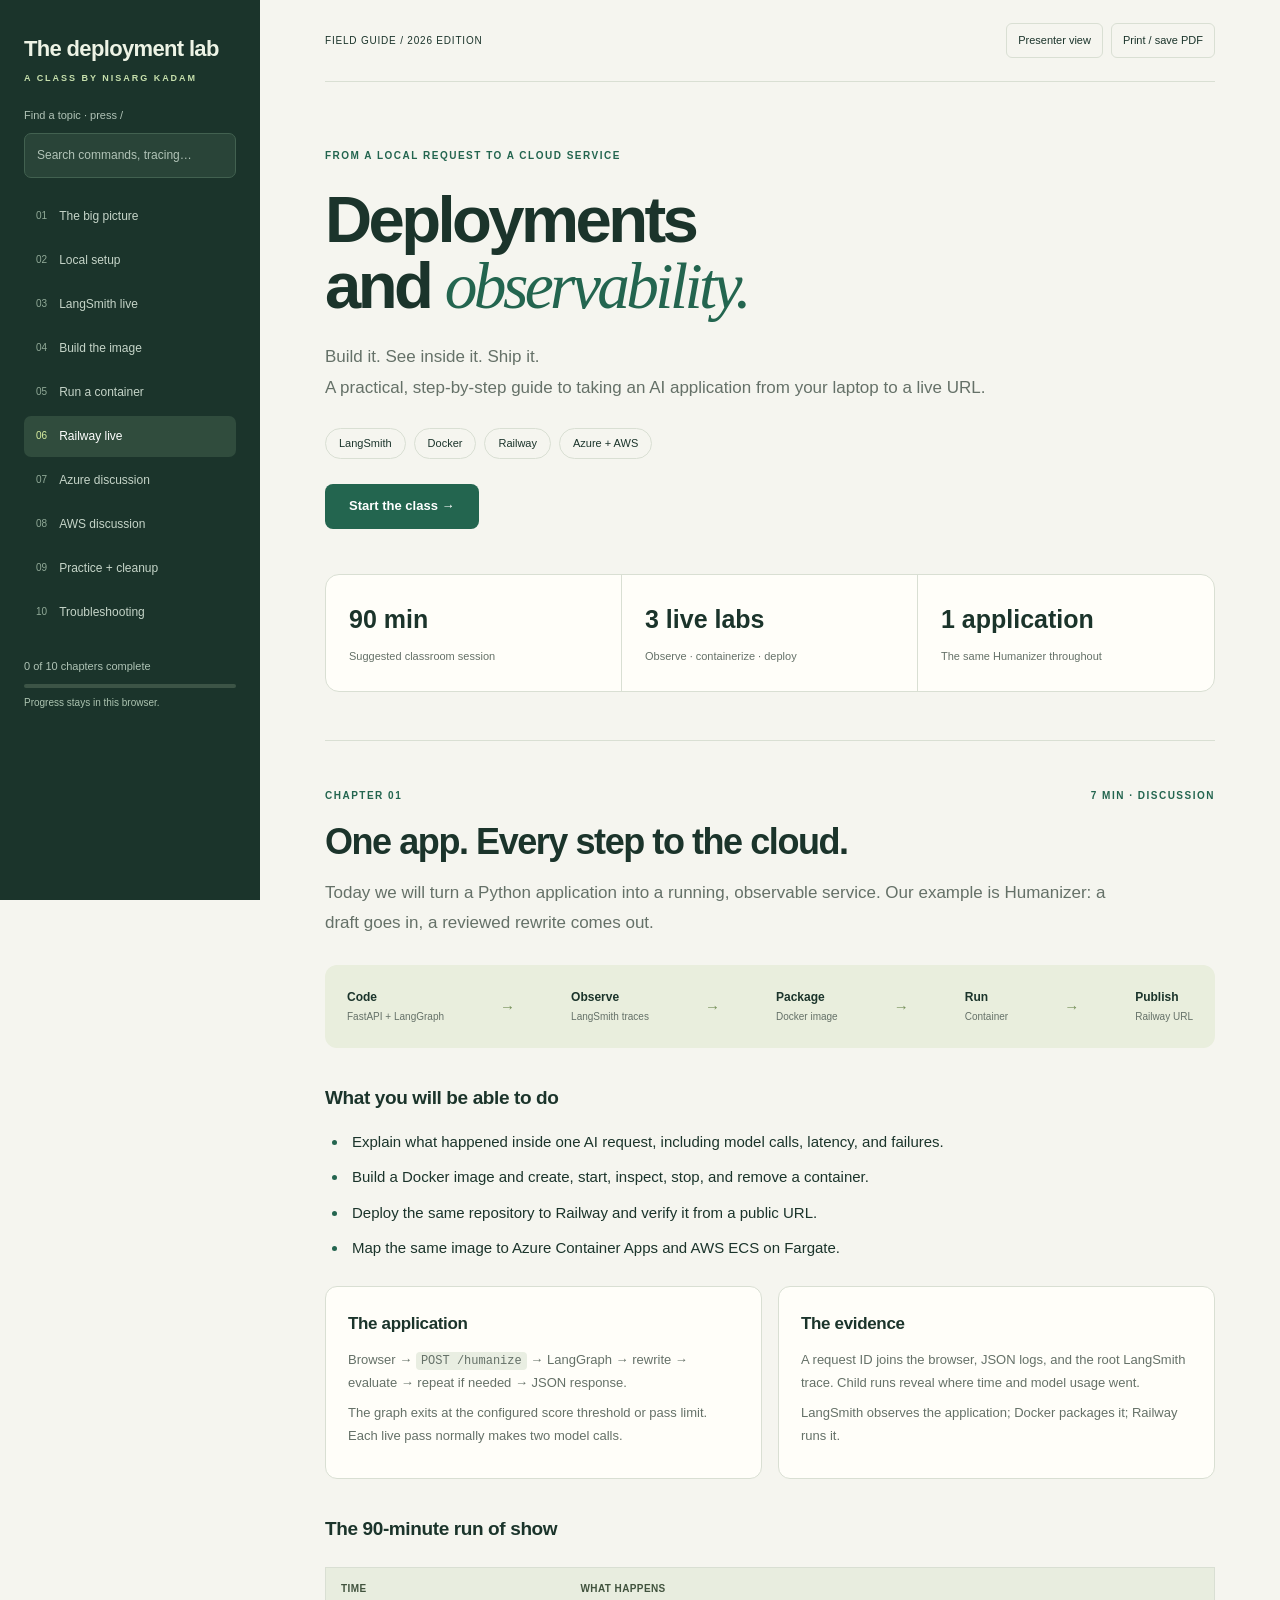
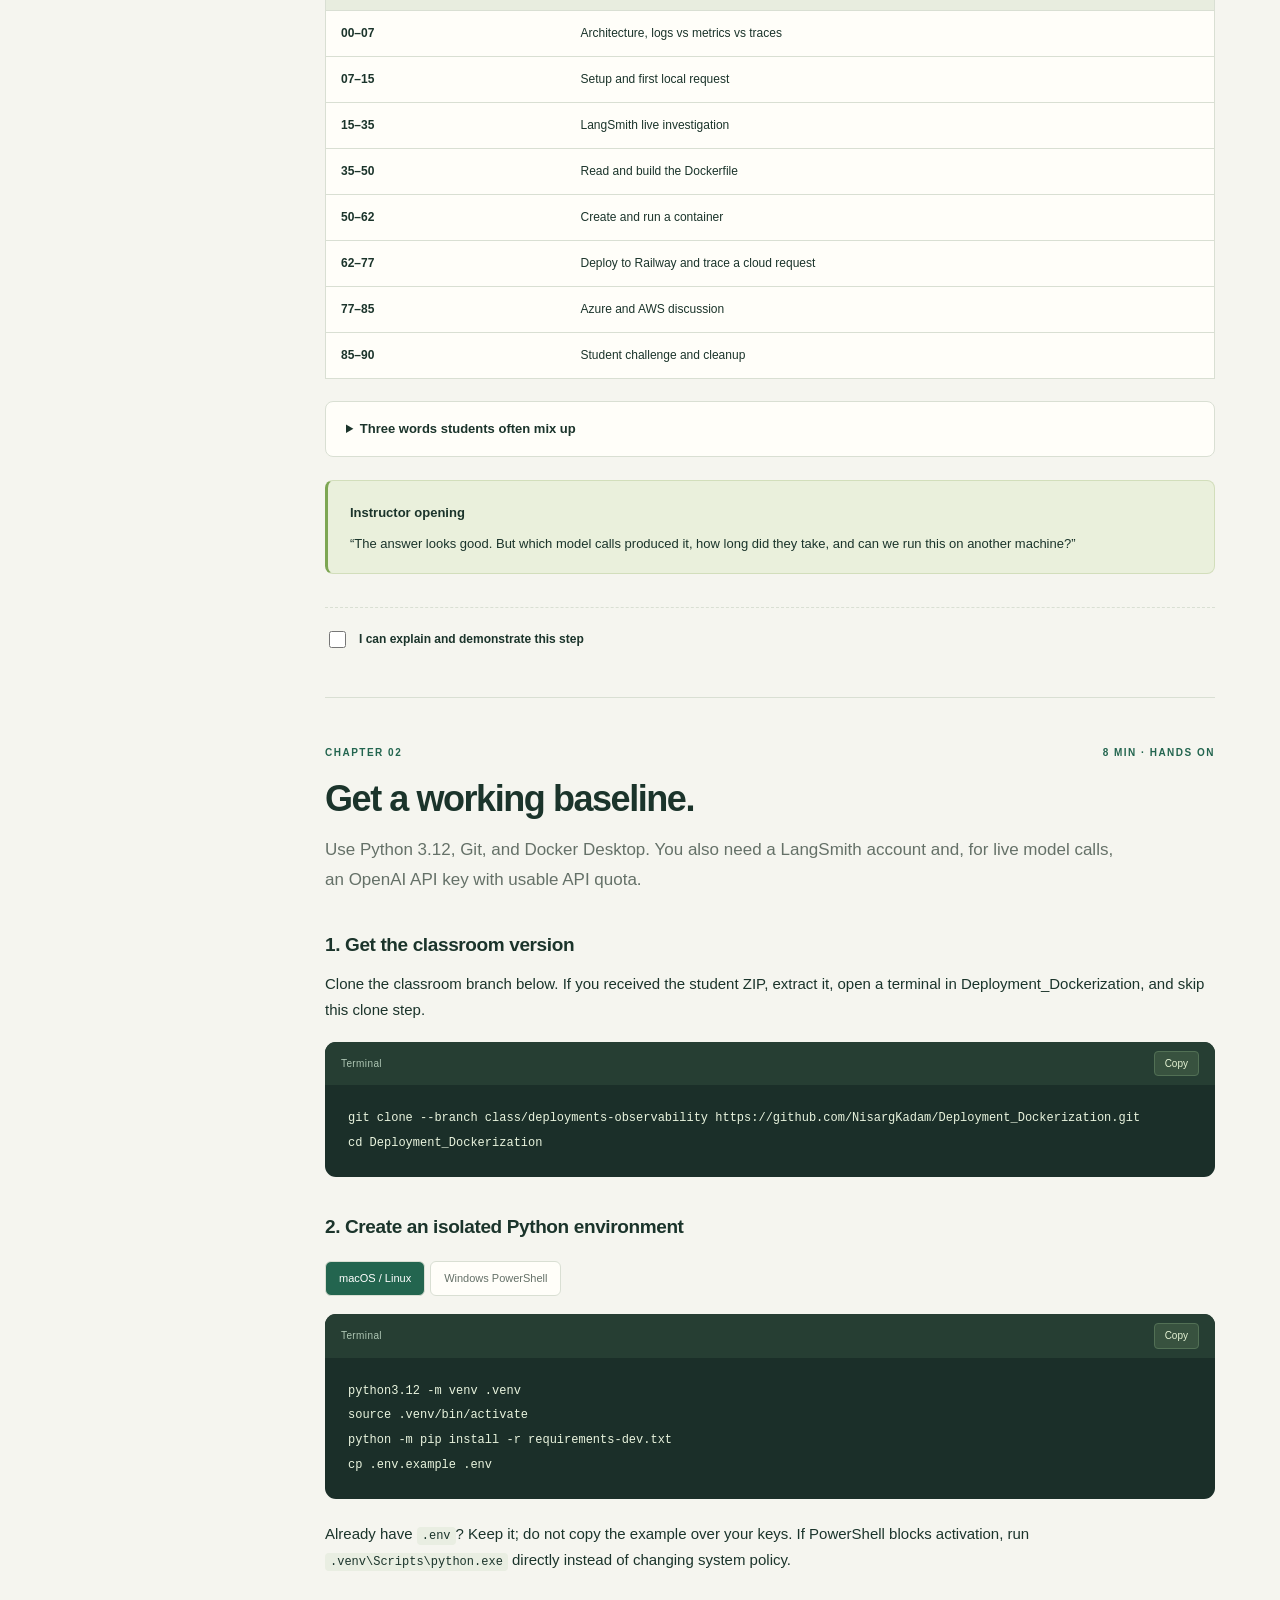
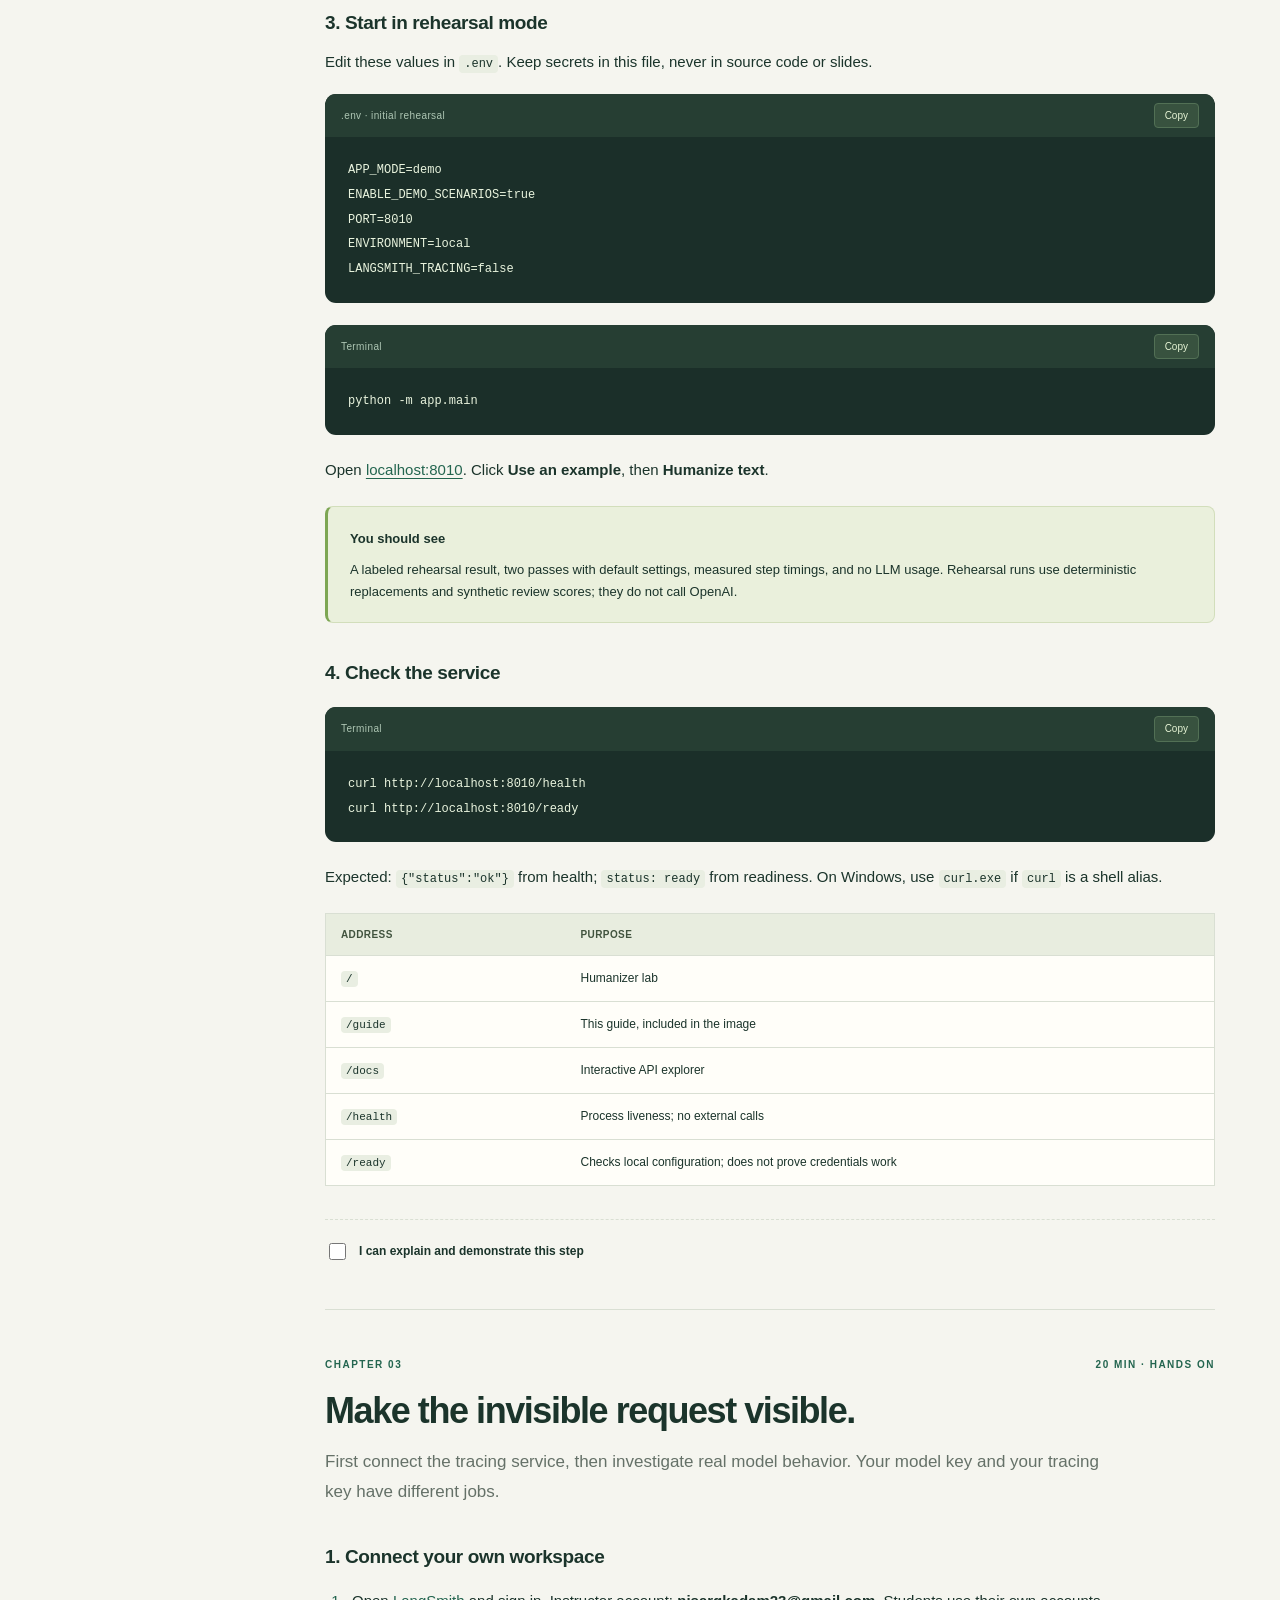
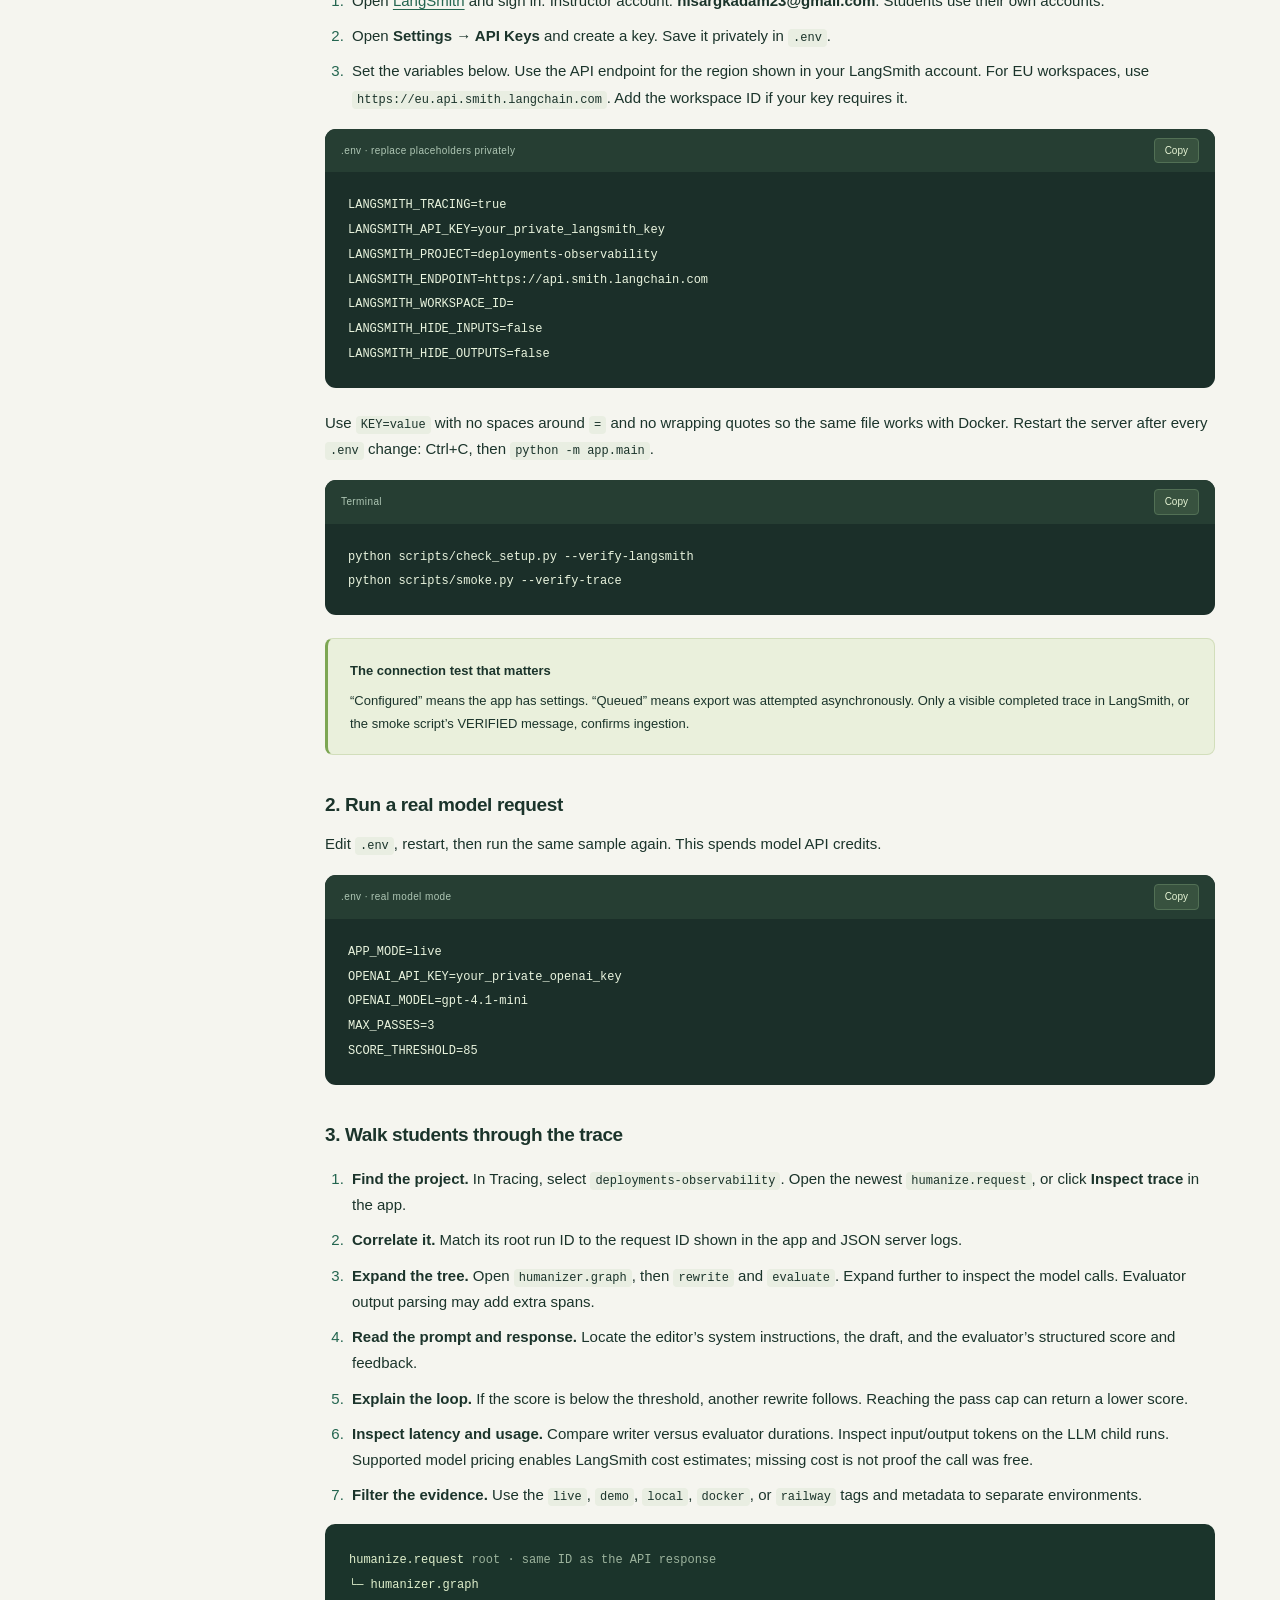
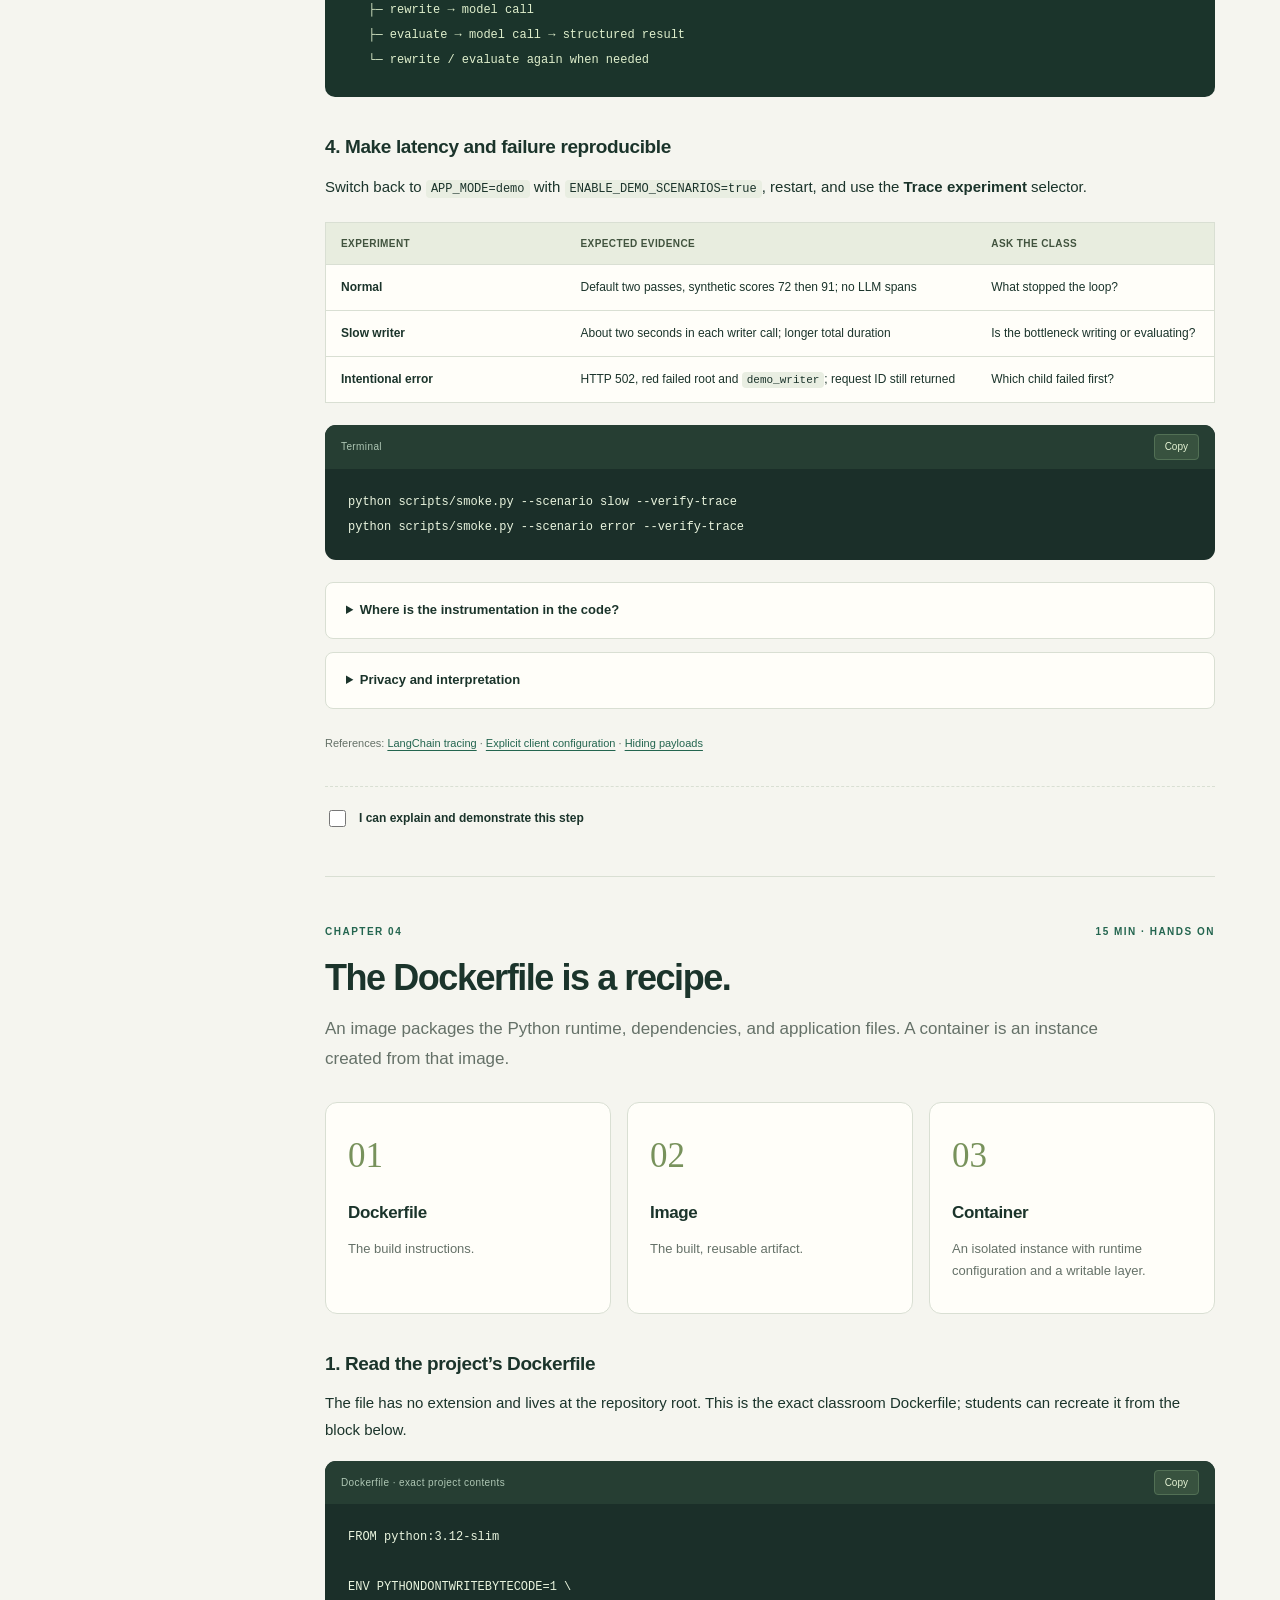
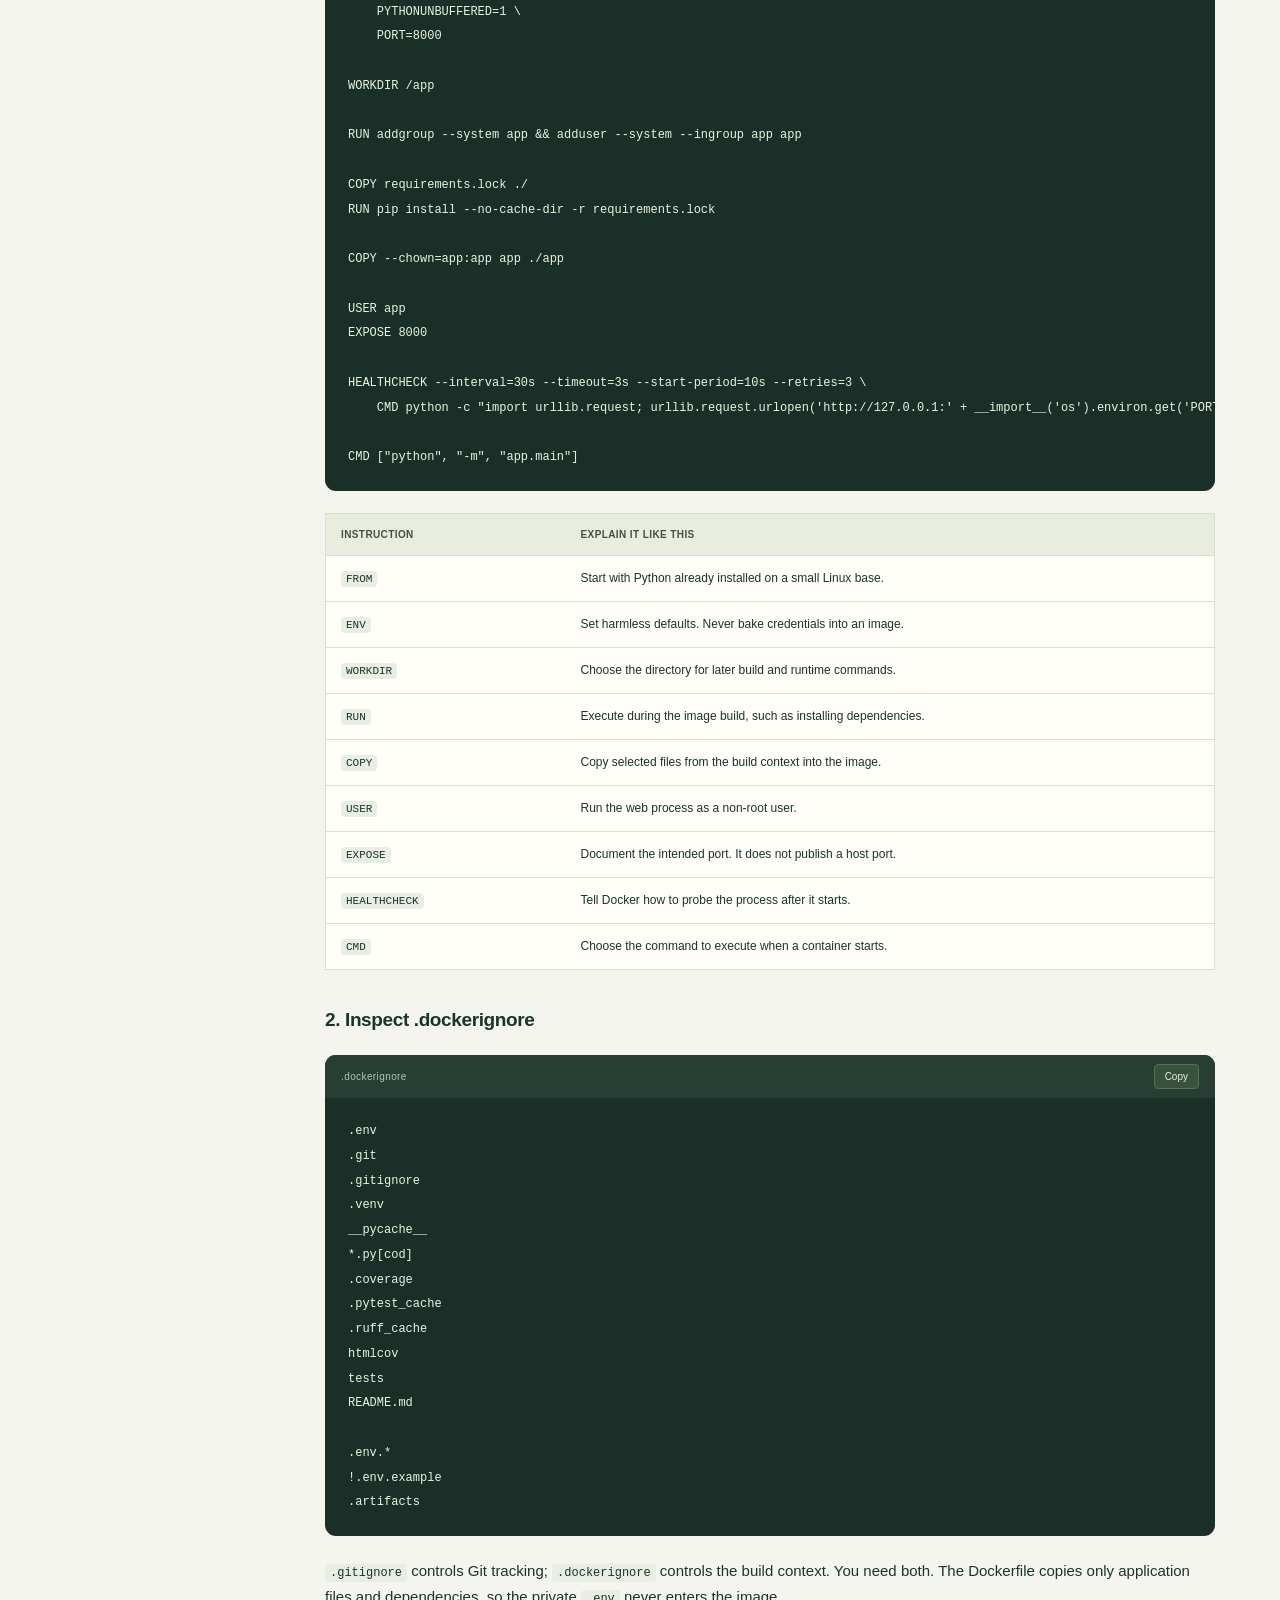
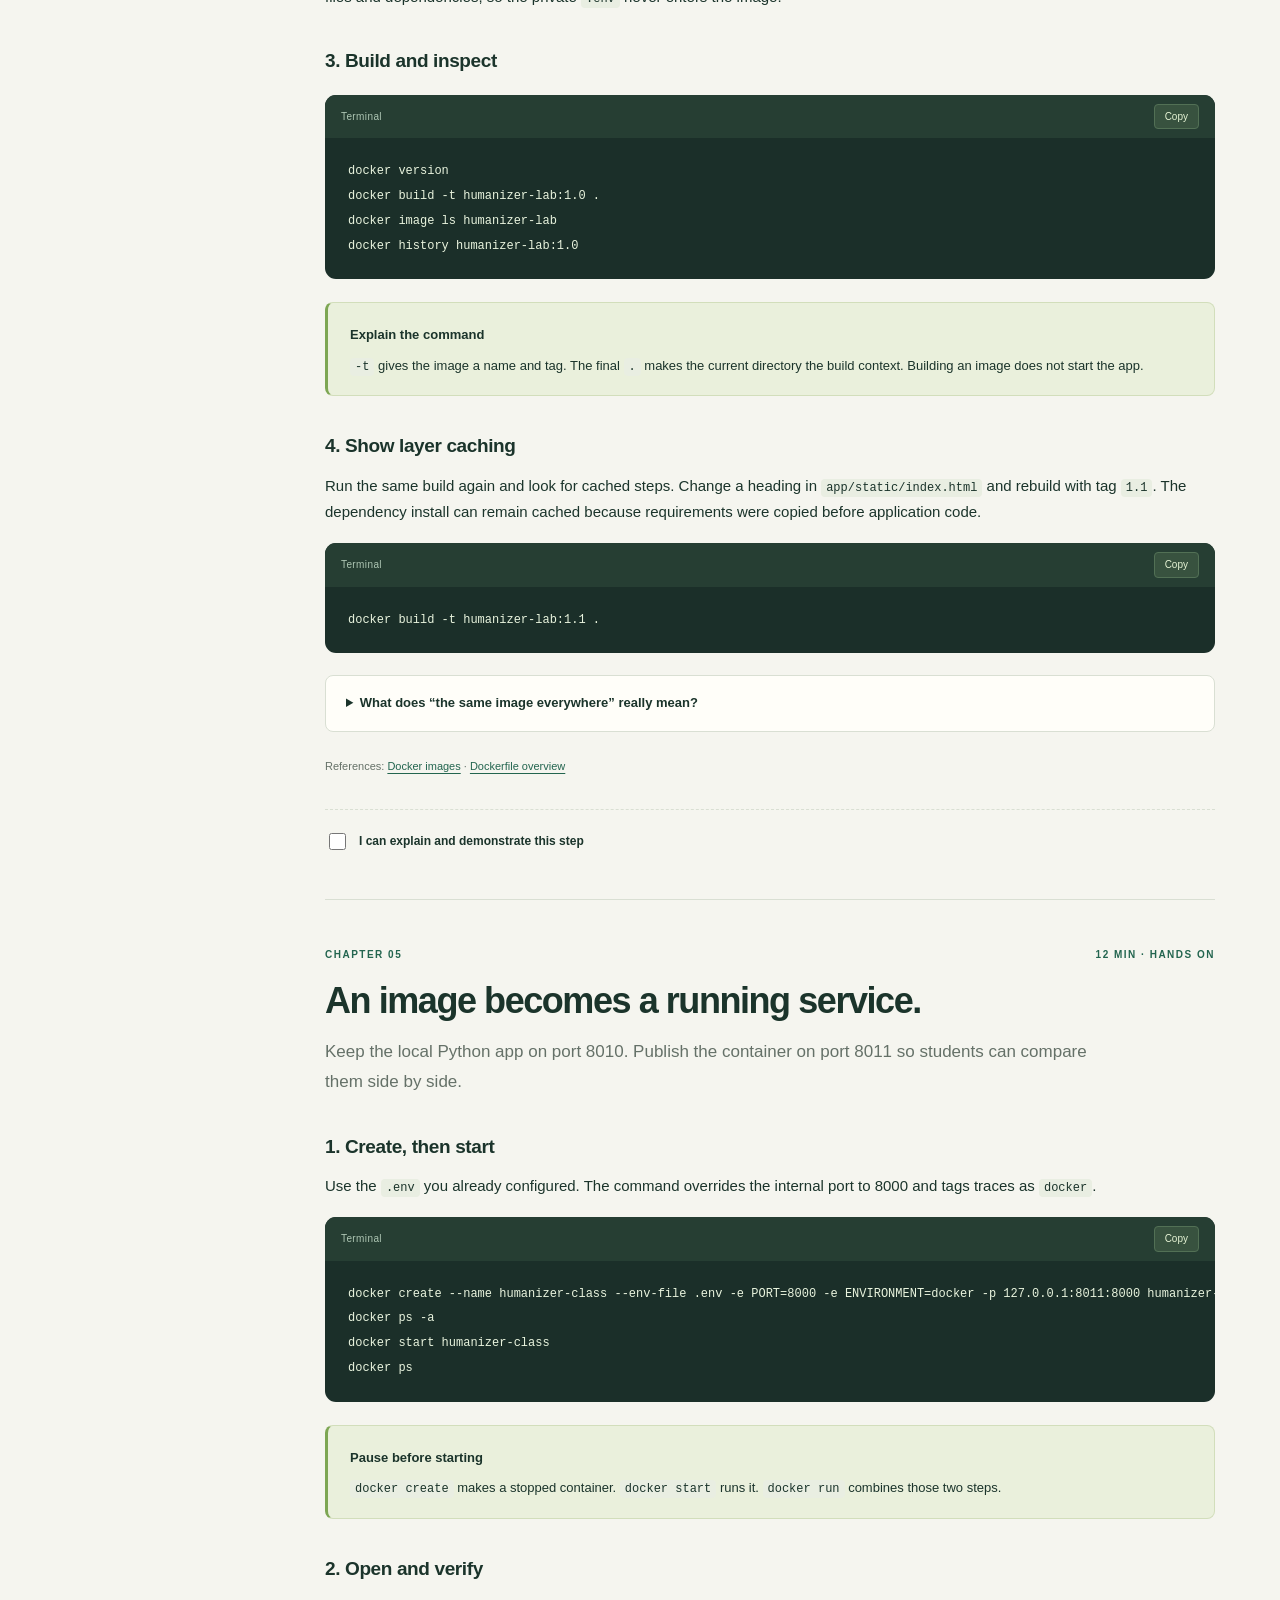
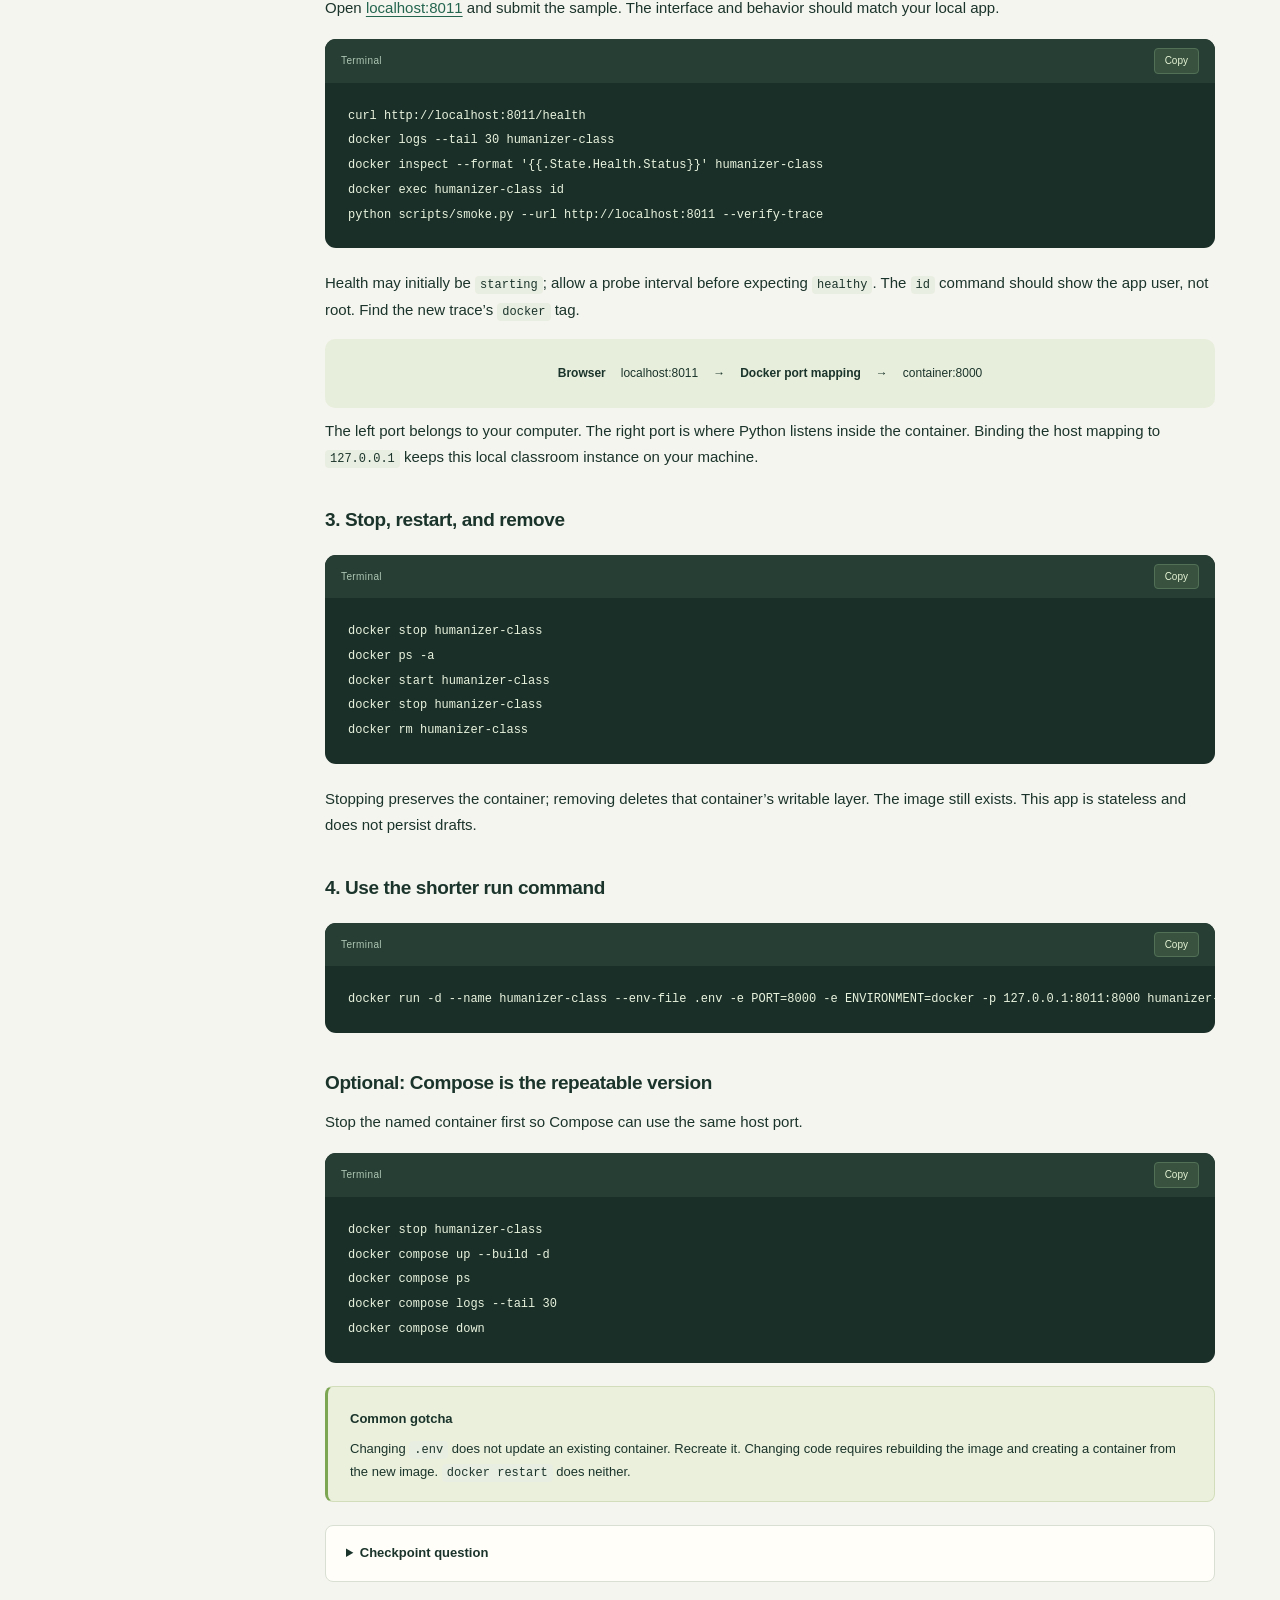
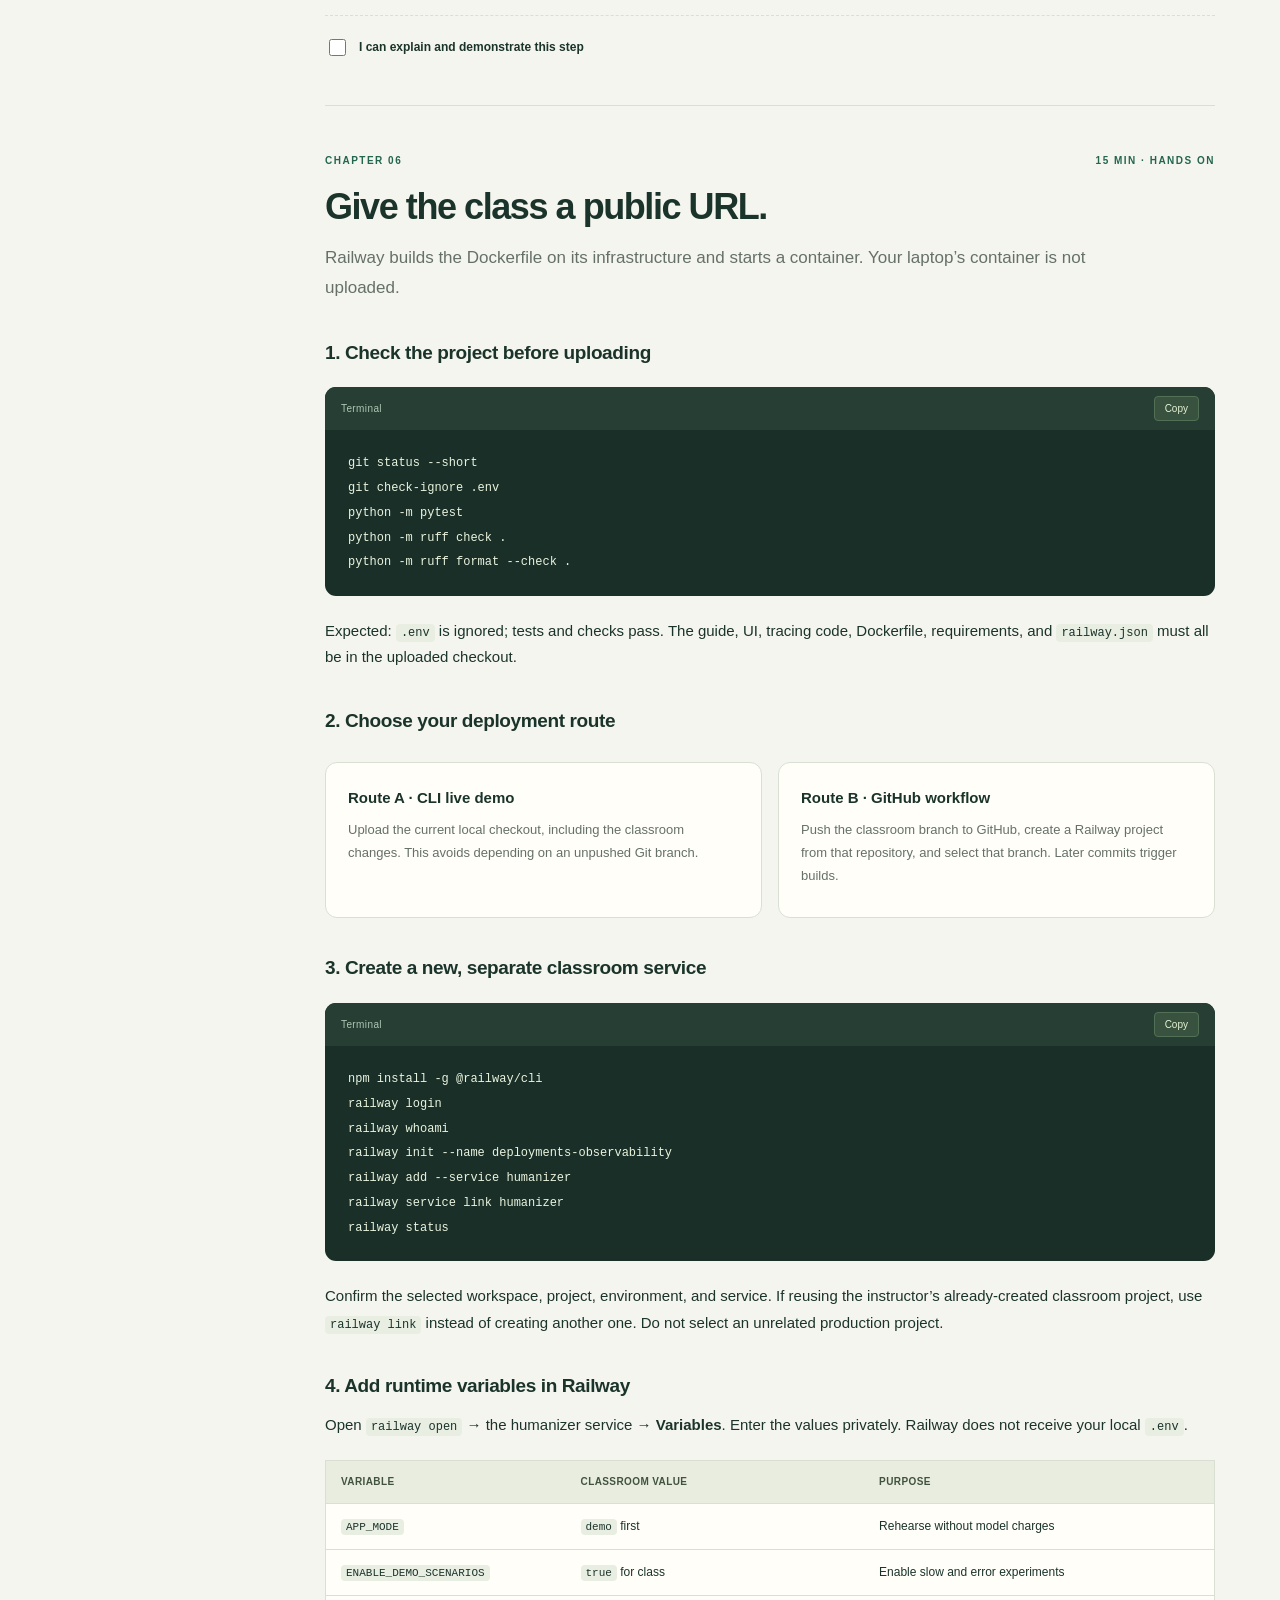
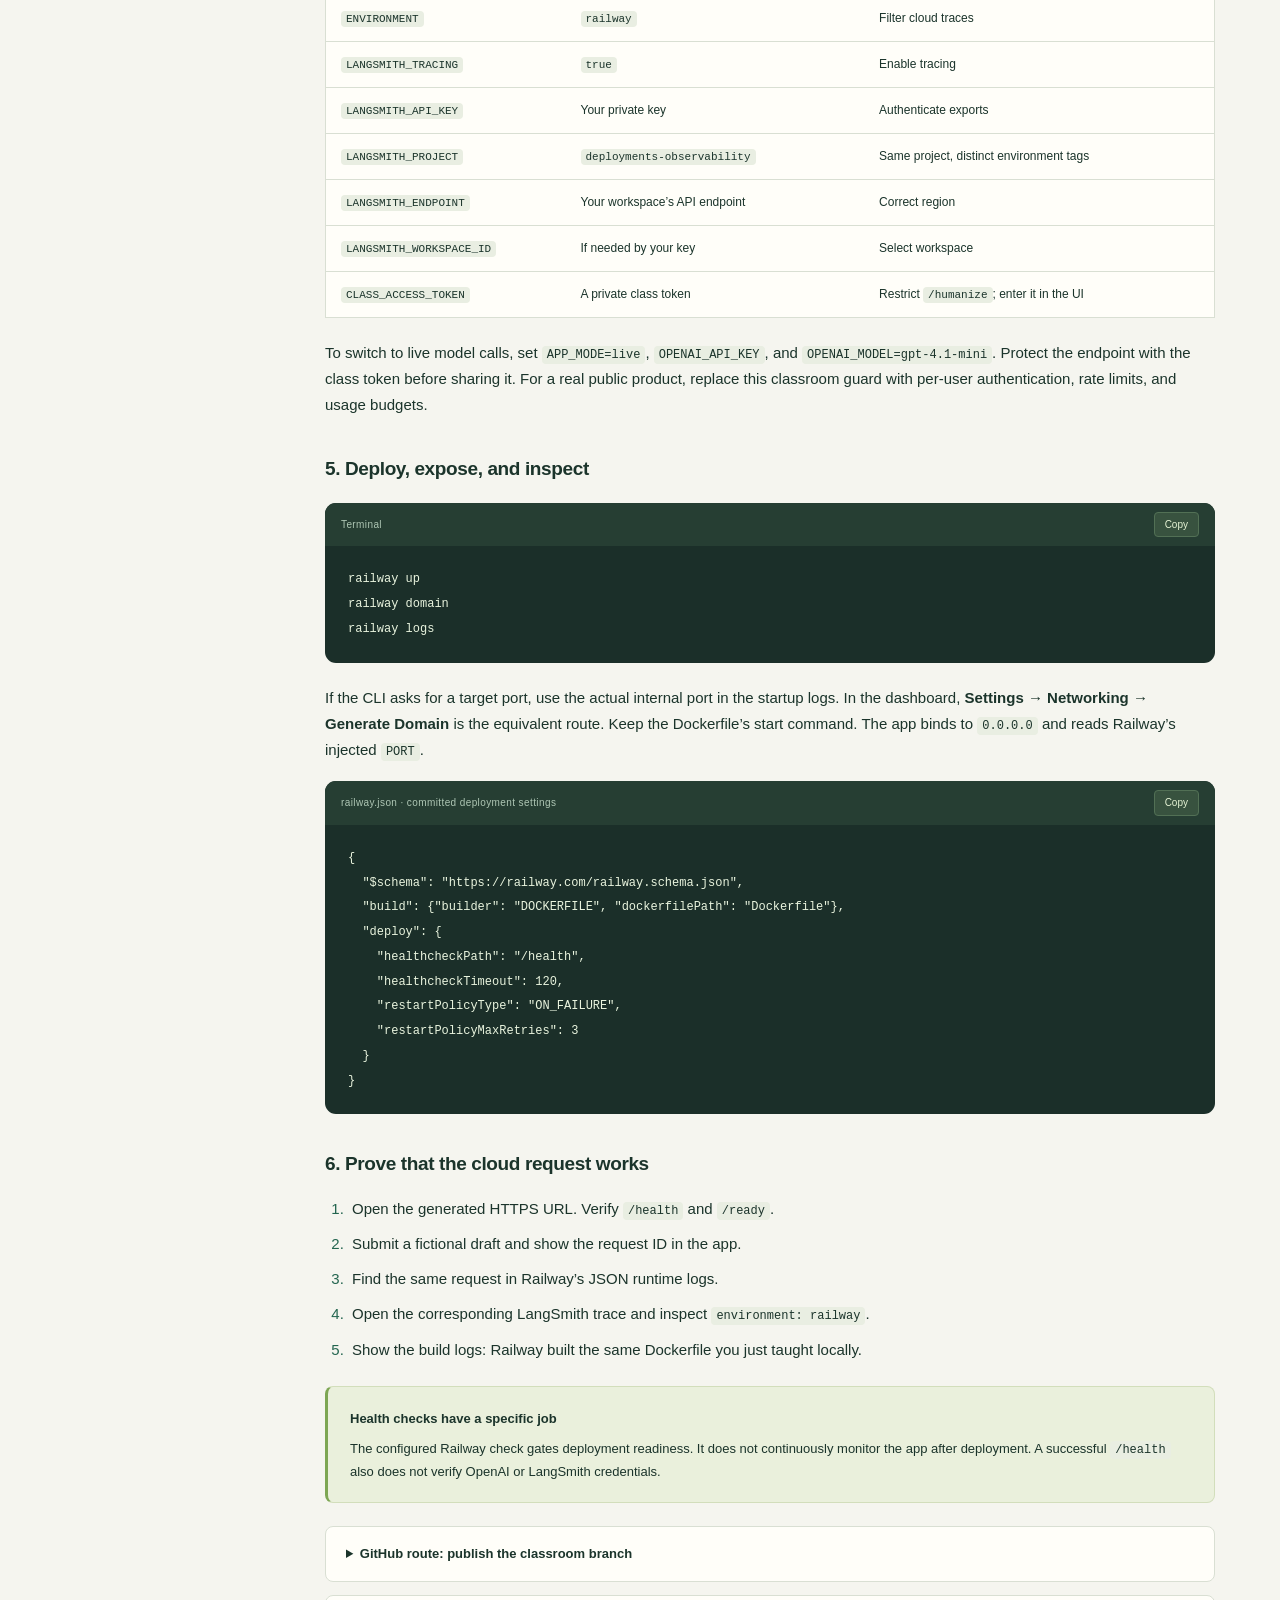
==== app/static/guide.html @ 75dc3ddc "Build deployments and observability classroom lab Add LangSmith tracing, correlated request metrics," ====
<!doctype html><html lang="en"><head><meta charset="utf-8"><meta name="viewport" content="width=device-width,initial-scale=1"><meta name="description" content="A hands-on classroom guide to LangSmith observability, Docker images and containers, and Railway deployment, with Azure and AWS discussions."><title>Deployments and observability · The classroom field guide</title><style>
:root{--ink:#1b342b;--muted:#657168;--paper:#f5f5ef;--line:#d9dfd3;--green:#23654f;--lime:#d9efa0;--sidebar:260px}*{box-sizing:border-box}html{scroll-behavior:smooth;scroll-padding-top:35px}body{margin:0;background:var(--paper);color:var(--ink);font-family:Inter,ui-sans-serif,-apple-system,BlinkMacSystemFont,"Segoe UI",sans-serif;font-size:15px;line-height:1.75}a{color:var(--green);text-underline-offset:3px}button,input{font:inherit}button{cursor:pointer}button:focus-visible,a:focus-visible,input:focus-visible,summary:focus-visible{outline:3px solid #86b847;outline-offset:3px}.skip{position:fixed;top:-60px;left:10px;z-index:10;background:white;padding:10px}.skip:focus{top:10px}.sidebar{position:fixed;inset:0 auto 0 0;width:var(--sidebar);background:#1b342b;color:#edf3e5;padding:30px 24px;overflow-y:auto}.brand{font-weight:750;letter-spacing:-.03em;font-size:22px}.brand span{display:block;font-size:9px;letter-spacing:.22em;color:#c6dfac;font-weight:600;margin-top:2px}.sidebar p{font-size:11px;color:#afc3b5;margin:24px 0 8px}.sidebar nav{display:grid;gap:3px;margin-top:18px}.sidebar nav a{color:#c5d4c8;font-size:12px;text-decoration:none;display:flex;gap:12px;align-items:center;padding:10px 12px;border-radius:7px}.sidebar nav a b{font-size:10px;color:#91aa98;font-weight:500}.sidebar nav a:hover,.sidebar nav a.active{background:#304c3d;color:white}.sidebar nav a.active b{color:var(--lime)}.search{width:100%;background:#294438;border:1px solid #426150;border-radius:7px;color:white;font-size:12px;padding:11px 12px;margin-top:25px}.search::placeholder{color:#b1c3b7}.progress-track{height:4px;background:#3c5446;border-radius:5px;overflow:hidden}.progress-track span{display:block;height:100%;background:var(--lime);width:0}.sidebar small{font-size:10px;color:#adc4b1}.main{margin-left:var(--sidebar);max-width:1450px;padding:0 65px 70px}.topbar{display:flex;justify-content:space-between;align-items:center;gap:15px;padding:23px 0;border-bottom:1px solid var(--line);font-size:10px;letter-spacing:.08em;text-transform:uppercase}.topbar .tools{display:flex;gap:8px}.tools button{background:none;border:1px solid var(--line);border-radius:6px;padding:7px 11px;color:var(--ink);font-size:11px;letter-spacing:0;text-transform:none}.hero{padding:65px 0 45px}.eyebrow,.chapter-meta{font-size:10px;letter-spacing:.15em;text-transform:uppercase;font-weight:750;color:var(--green)}h1{font-size:clamp(40px,5.1vw,76px);letter-spacing:-.055em;line-height:1.02;margin:22px 0}h1 em{font-family:Georgia,serif;font-weight:400;color:var(--green)}.hero .subtitle{max-width:670px;color:var(--muted);font-size:17px;line-height:1.8}.hero-tags{display:flex;flex-wrap:wrap;gap:8px;margin:25px 0}.hero-tags span{font-size:11px;padding:5px 13px;border:1px solid var(--line);border-radius:20px}.start{display:inline-block;background:var(--green);color:white;text-decoration:none;padding:11px 24px;border-radius:8px;font-weight:650;font-size:13px}.overview{display:grid;grid-template-columns:repeat(3,1fr);border:1px solid var(--line);border-radius:14px;overflow:hidden;background:#fffef9;margin-bottom:48px}.overview div{padding:23px;border-right:1px solid var(--line)}.overview div:last-child{border-right:0}.overview strong{font-size:25px;display:block;font-weight:600}.overview span{font-size:11px;color:var(--muted)}.chapter{padding:46px 0;border-top:1px solid var(--line)}.chapter-meta{display:flex;justify-content:space-between;gap:15px;color:var(--green)}h2{font-size:36px;letter-spacing:-.04em;line-height:1.15;margin:16px 0}h3{font-size:19px;letter-spacing:-.02em;margin:33px 0 10px}h4{margin:0 0 8px;font-size:15px}.lead{font-size:17px;color:var(--muted);max-width:800px;margin-bottom:28px}p{margin:10px 0 16px}ul,ol{padding-left:23px}li{padding-left:4px;margin:9px 0}li::marker{color:var(--green)}code{font:12px ui-monospace,SFMono-Regular,Consolas,monospace;background:#e9eee2;border-radius:4px;padding:2px 5px;overflow-wrap:anywhere}pre{margin:0;padding:21px 23px;overflow:auto;line-height:1.65;tab-size:2}pre code{background:none;padding:0;color:#e9f4de;font-size:12px;overflow-wrap:normal;white-space:pre}.codebox{background:#1b2f29;border-radius:11px;overflow:hidden;margin:18px 0 22px}.codehead{padding:9px 16px;background:#263e33;display:flex;justify-content:space-between;align-items:center;color:#aec6b4;font-size:10px;letter-spacing:.04em}.copy{color:#e5f3d4;background:#38523f;border:1px solid #527055;border-radius:4px;font-size:10px;padding:3px 10px}.callout{background:#eaf0dc;border:1px solid #d2debb;border-left:3px solid #7da653;border-radius:8px;padding:18px 22px;margin:23px 0}.callout strong{font-size:13px}.callout p{font-size:13px;margin:7px 0 0}.two-col,.three-col{display:grid;gap:16px;margin:25px 0}.two-col{grid-template-columns:1fr 1fr}.three-col{grid-template-columns:repeat(3,1fr)}.card{padding:22px;border:1px solid var(--line);border-radius:12px;background:#fffef9}.card h3{margin:0 0 10px;font-size:17px}.card p{font-size:13px;margin:8px 0;color:var(--muted)}.big{font-size:35px;font-family:Georgia,serif;color:#78925c;display:block;margin-bottom:12px}table{border-collapse:collapse;width:100%;margin:22px 0;font-size:12px;background:#fffef9;border:1px solid var(--line)}th{text-align:left;background:#e8eddf;color:#41533e;font-size:10px;text-transform:uppercase;letter-spacing:.04em}td,th{padding:12px 15px;border-bottom:1px solid var(--line);vertical-align:top}td:first-child{font-weight:550;width:27%}td code{font-size:11px}details{border:1px solid var(--line);border-radius:8px;padding:16px 20px;margin:13px 0;background:#fffef9}summary{cursor:pointer;font-weight:650;font-size:13px}details p{font-size:13px;margin:15px 0 4px}.complete{display:flex;align-items:center;gap:10px;margin-top:33px;font-size:12px;font-weight:600;padding-top:20px;border-top:1px dashed var(--line);cursor:pointer}input[type=checkbox]{accent-color:var(--green);width:17px;height:17px;flex-shrink:0}.source{font-size:11px;color:var(--muted);margin-top:25px}.journey{display:flex;gap:12px;align-items:center;justify-content:space-between;background:#e9eedd;padding:22px;border-radius:12px;margin:25px 0}.journey div{min-width:0}.journey b{font-size:12px;display:block}.journey span{font-size:10px;color:var(--muted);display:block}.journey i{color:#78925c;font-style:normal}.trace-tree{background:#1b342b;color:#dfefcc;border-radius:10px;padding:24px;font:12px/2.1 ui-monospace,monospace;overflow:auto}.trace-tree span{color:#9cb39d}.port-map{display:flex;align-items:center;flex-wrap:wrap;justify-content:center;gap:15px;background:#e8eedc;padding:24px;border-radius:10px;font-size:12px}.port-map i{font-style:normal}.os-tabs{display:flex;gap:5px;margin-top:18px}.os-tabs button{border:1px solid var(--line);background:#fffef9;color:var(--muted);padding:7px 13px;border-radius:6px;font-size:11px}.os-tabs button.active{background:var(--green);color:white}.quiz{padding:20px;border:1px solid var(--line);border-radius:10px;background:#fffef9;margin:14px 0}.quiz>p:first-child{font-weight:650;font-size:13px}.quiz button{display:block;width:100%;text-align:left;border:1px solid var(--line);padding:10px 14px;background:#f5f7ef;border-radius:6px;margin:7px 0;font-size:12px;color:var(--ink)}.quiz button.selected{border-color:var(--green);background:#e4edcf}.quiz-result{font-size:12px;margin:10px 0 0;color:var(--green)}.preflight{list-style:none;padding:0}.preflight li{display:flex;gap:12px;align-items:center}.preflight label{font-size:13px;cursor:pointer}.footer{font-size:11px;border-top:1px solid var(--line);padding:26px 0;color:var(--muted)}#empty-search{display:none;padding:30px}.presenting{font-size:18px}.presenting .sidebar{display:none}.presenting .main{margin:0 auto;max-width:1150px}.presenting pre code{font-size:15px}.presenting td,.presenting .card p{font-size:15px}.presenting .topbar{position:sticky;top:0;background:var(--paper);z-index:2}[hidden]{display:none!important}@media(max-width:1100px){.main{padding:0 30px 50px}:root{--sidebar:220px}.sidebar{padding:24px 16px}.journey{flex-wrap:wrap;justify-content:flex-start}.journey div{min-width:100px}}@media(max-width:760px){.sidebar{position:relative;width:100%;padding:20px}.sidebar nav{display:flex;overflow:auto;gap:5px;margin:10px 0}.sidebar nav a{white-space:nowrap;padding:8px}.sidebar .brand{font-size:20px}.sidebar .search{margin-top:15px}.sidebar p{margin-top:12px}.main{margin:0;padding:0 20px 30px}.hero{padding:35px 0}h1{font-size:47px}h2{font-size:30px}.two-col,.three-col{grid-template-columns:1fr}.overview div{padding:15px}.overview strong{font-size:20px}.topbar{align-items:flex-start;font-size:8px}.tools button{font-size:10px}.chapter-meta{font-size:8px}td,th{padding:10px 8px}table{font-size:11px}pre{padding:17px}.journey{gap:10px}.chapter{overflow-wrap:anywhere}.trace-tree{font-size:10px}}@media print{body{background:white;font-size:11px;color:#111}.sidebar,.topbar,.copy,.complete,.os-tabs,.start,.quiz button{display:none!important}.main{margin:0;padding:0;max-width:none}.hero{padding:0 0 20px}h1{font-size:36px}h2{font-size:24px}.chapter{padding:25px 0;break-before:page}.chapter[hidden]{display:block!important}.codebox{background:#f3f3f3;border:1px solid #bbb}.codehead{background:#ddd;color:#111}pre{white-space:pre-wrap}pre code{color:#111;font-size:9px;white-space:pre-wrap;overflow-wrap:anywhere}table,.card,.callout,.codebox{break-inside:avoid}.journey{background:#eee}.trace-tree{background:#eee;color:#111}.trace-tree span{color:#333}.hero-tags span{padding:3px 8px}.source a{color:#333}a{color:#111}.lead{font-size:13px}.presenting td,.presenting .card p{font-size:11px}}@media(prefers-reduced-motion:reduce){html{scroll-behavior:auto}}
</style></head><body>
<a class="skip" href="#content">Skip to guide</a><aside class="sidebar"><div class="brand">The deployment lab<span>A CLASS BY NISARG KADAM</span></div><label class="sr-only" for="search" style="display:block;font-size:11px;margin-top:20px;color:#b1c3b7">Find a topic · press /</label><input id="search" class="search" type="search" placeholder="Search commands, tracing…" style="margin-top:7px"><nav aria-label="Guide chapters"><a href="#map"><b>01</b>The big picture</a><a href="#setup"><b>02</b>Local setup</a><a href="#langsmith"><b>03</b>LangSmith live</a><a href="#dockerfile"><b>04</b>Build the image</a><a href="#container"><b>05</b>Run a container</a><a href="#railway"><b>06</b>Railway live</a><a href="#azure"><b>07</b>Azure discussion</a><a href="#aws"><b>08</b>AWS discussion</a><a href="#challenge"><b>09</b>Practice + cleanup</a><a href="#troubleshooting"><b>10</b>Troubleshooting</a></nav><p id="progress-label">0 chapters complete</p><div class="progress-track"><span id="progress"></span></div><small>Progress stays in this browser.</small></aside>
<main class="main" id="content"><div class="topbar"><span>FIELD GUIDE / 2026 EDITION</span><div class="tools"><button id="present" aria-pressed="false">Presenter view</button><button id="print">Print / save PDF</button></div></div><header class="hero"><div class="eyebrow">FROM A LOCAL REQUEST TO A CLOUD SERVICE</div><h1>Deployments<br />and <em>observability.</em></h1><p class="subtitle">Build it. See inside it. Ship it.<br>A practical, step-by-step guide to taking an AI application from your laptop to a live URL.</p><div class="hero-tags"><span>LangSmith</span><span>Docker</span><span>Railway</span><span>Azure + AWS</span></div><a href="#map" class="start">Start the class →</a></header><div class="overview"><div><strong>90 min</strong><span>Suggested classroom session</span></div><div><strong>3 live labs</strong><span>Observe · containerize · deploy</span></div><div><strong>1 application</strong><span>The same Humanizer throughout</span></div></div><p id="empty-search" role="status">No matching chapters. Try “port”, “trace”, or “Docker”.</p><section class="chapter" id="map" data-search="The big picture">
    <div class="chapter-meta"><span>CHAPTER 01</span><span>7 MIN · DISCUSSION</span></div>
    <h2>One app. Every step to the cloud.</h2><p class="lead">Today we will turn a Python application into a running, observable service. Our example is Humanizer: a draft goes in, a reviewed rewrite comes out.</p><div class="journey"><div><b>Code</b><span>FastAPI + LangGraph</span></div><i>→</i><div><b>Observe</b><span>LangSmith traces</span></div><i>→</i><div><b>Package</b><span>Docker image</span></div><i>→</i><div><b>Run</b><span>Container</span></div><i>→</i><div><b>Publish</b><span>Railway URL</span></div></div>
<h3>What you will be able to do</h3><ul><li>Explain what happened inside one AI request, including model calls, latency, and failures.</li><li>Build a Docker image and create, start, inspect, stop, and remove a container.</li><li>Deploy the same repository to Railway and verify it from a public URL.</li><li>Map the same image to Azure Container Apps and AWS ECS on Fargate.</li></ul>
<div class="two-col"><div class="card"><h3>The application</h3><p>Browser → <code>POST /humanize</code> → LangGraph → rewrite → evaluate → repeat if needed → JSON response.</p><p>The graph exits at the configured score threshold or pass limit. Each live pass normally makes two model calls.</p></div><div class="card"><h3>The evidence</h3><p>A request ID joins the browser, JSON logs, and the root LangSmith trace. Child runs reveal where time and model usage went.</p><p>LangSmith observes the application; Docker packages it; Railway runs it.</p></div></div>
<h3>The 90-minute run of show</h3><table><thead><tr><th>Time</th><th>What happens</th></tr></thead><tbody><tr><td>00–07</td><td>Architecture, logs vs metrics vs traces</td></tr><tr><td>07–15</td><td>Setup and first local request</td></tr><tr><td>15–35</td><td>LangSmith live investigation</td></tr><tr><td>35–50</td><td>Read and build the Dockerfile</td></tr><tr><td>50–62</td><td>Create and run a container</td></tr><tr><td>62–77</td><td>Deploy to Railway and trace a cloud request</td></tr><tr><td>77–85</td><td>Azure and AWS discussion</td></tr><tr><td>85–90</td><td>Student challenge and cleanup</td></tr></tbody></table>
<details><summary>Three words students often mix up</summary><p><b>Logs</b> are timestamped events such as “request completed.” <b>Metrics</b> summarize many events: request count, error rate, p95 latency. <b>Traces</b> show the sequence and nesting of operations for one request. A <b>span</b> is one operation inside that trace.</p><p>p95 latency means 95% of the measured requests completed at or below that duration. A single slow trace is a clue, not a p95 measurement.</p></details><div class="callout tip"><strong>Instructor opening</strong><p>“The answer looks good. But which model calls produced it, how long did they take, and can we run this on another machine?”</p></div>
    <label class="complete"><input type="checkbox" data-check="map"> I can explain and demonstrate this step</label></section><section class="chapter" id="setup" data-search="Local setup">
    <div class="chapter-meta"><span>CHAPTER 02</span><span>8 MIN · HANDS ON</span></div>
    <h2>Get a working baseline.</h2><p class="lead">Use Python 3.12, Git, and Docker Desktop. You also need a LangSmith account and, for live model calls, an OpenAI API key with usable API quota.</p><h3>1. Get the classroom version</h3><p>Clone the classroom branch below. If you received the student ZIP, extract it, open a terminal in Deployment_Dockerization, and skip this clone step.</p><div class="codebox"><div class="codehead"><span>Terminal</span><button class="copy" type="button">Copy</button></div><pre><code>git clone --branch class/deployments-observability https://github.com/NisargKadam/Deployment_Dockerization.git
cd Deployment_Dockerization</code></pre></div>
<h3>2. Create an isolated Python environment</h3><div class="os-tabs" role="group" aria-label="Operating system"><button data-os="unix" class="active">macOS / Linux</button><button data-os="windows">Windows PowerShell</button></div><div data-platform="unix"><div class="codebox"><div class="codehead"><span>Terminal</span><button class="copy" type="button">Copy</button></div><pre><code>python3.12 -m venv .venv
source .venv/bin/activate
python -m pip install -r requirements-dev.txt
cp .env.example .env</code></pre></div></div><div data-platform="windows" hidden><div class="codebox"><div class="codehead"><span>Terminal</span><button class="copy" type="button">Copy</button></div><pre><code>py -3.12 -m venv .venv
.venv\Scripts\Activate.ps1
python -m pip install -r requirements-dev.txt
Copy-Item .env.example .env</code></pre></div></div><p>Already have <code>.env</code>? Keep it; do not copy the example over your keys. If PowerShell blocks activation, run <code>.venv\Scripts\python.exe</code> directly instead of changing system policy.</p>
<h3>3. Start in rehearsal mode</h3><p>Edit these values in <code>.env</code>. Keep secrets in this file, never in source code or slides.</p><div class="codebox"><div class="codehead"><span>.env · initial rehearsal</span><button class="copy" type="button">Copy</button></div><pre><code>APP_MODE=demo
ENABLE_DEMO_SCENARIOS=true
PORT=8010
ENVIRONMENT=local
LANGSMITH_TRACING=false</code></pre></div><div class="codebox"><div class="codehead"><span>Terminal</span><button class="copy" type="button">Copy</button></div><pre><code>python -m app.main</code></pre></div><p>Open <a href="http://localhost:8010">localhost:8010</a>. Click <b>Use an example</b>, then <b>Humanize text</b>.</p><div class="callout tip"><strong>You should see</strong><p>A labeled rehearsal result, two passes with default settings, measured step timings, and no LLM usage. Rehearsal runs use deterministic replacements and synthetic review scores; they do not call OpenAI.</p></div>
<h3>4. Check the service</h3><div class="codebox"><div class="codehead"><span>Terminal</span><button class="copy" type="button">Copy</button></div><pre><code>curl http://localhost:8010/health
curl http://localhost:8010/ready</code></pre></div><p>Expected: <code>{"status":"ok"}</code> from health; <code>status: ready</code> from readiness. On Windows, use <code>curl.exe</code> if <code>curl</code> is a shell alias.</p>
<table><thead><tr><th>Address</th><th>Purpose</th></tr></thead><tbody><tr><td><code>/</code></td><td>Humanizer lab</td></tr><tr><td><code>/guide</code></td><td>This guide, included in the image</td></tr><tr><td><code>/docs</code></td><td>Interactive API explorer</td></tr><tr><td><code>/health</code></td><td>Process liveness; no external calls</td></tr><tr><td><code>/ready</code></td><td>Checks local configuration; does not prove credentials work</td></tr></tbody></table>
    <label class="complete"><input type="checkbox" data-check="setup"> I can explain and demonstrate this step</label></section><section class="chapter" id="langsmith" data-search="LangSmith live">
    <div class="chapter-meta"><span>CHAPTER 03</span><span>20 MIN · HANDS ON</span></div>
    <h2>Make the invisible request visible.</h2><p class="lead">First connect the tracing service, then investigate real model behavior. Your model key and your tracing key have different jobs.</p><h3>1. Connect your own workspace</h3><ol><li>Open <a href="https://smith.langchain.com" target="_blank" rel="noreferrer">LangSmith</a> and sign in. Instructor account: <b>nisargkadam23@gmail.com</b>. Students use their own accounts.</li><li>Open <b>Settings → API Keys</b> and create a key. Save it privately in <code>.env</code>.</li><li>Set the variables below. Use the API endpoint for the region shown in your LangSmith account. For EU workspaces, use <code>https://eu.api.smith.langchain.com</code>. Add the workspace ID if your key requires it.</li></ol><div class="codebox"><div class="codehead"><span>.env · replace placeholders privately</span><button class="copy" type="button">Copy</button></div><pre><code>LANGSMITH_TRACING=true
LANGSMITH_API_KEY=your_private_langsmith_key
LANGSMITH_PROJECT=deployments-observability
LANGSMITH_ENDPOINT=https://api.smith.langchain.com
LANGSMITH_WORKSPACE_ID=
LANGSMITH_HIDE_INPUTS=false
LANGSMITH_HIDE_OUTPUTS=false</code></pre></div><p>Use <code>KEY=value</code> with no spaces around <code>=</code> and no wrapping quotes so the same file works with Docker. Restart the server after every <code>.env</code> change: Ctrl+C, then <code>python -m app.main</code>.</p><div class="codebox"><div class="codehead"><span>Terminal</span><button class="copy" type="button">Copy</button></div><pre><code>python scripts/check_setup.py --verify-langsmith
python scripts/smoke.py --verify-trace</code></pre></div><div class="callout tip"><strong>The connection test that matters</strong><p>“Configured” means the app has settings. “Queued” means export was attempted asynchronously. Only a visible completed trace in LangSmith, or the smoke script’s VERIFIED message, confirms ingestion.</p></div>
<h3>2. Run a real model request</h3><p>Edit <code>.env</code>, restart, then run the same sample again. This spends model API credits.</p><div class="codebox"><div class="codehead"><span>.env · real model mode</span><button class="copy" type="button">Copy</button></div><pre><code>APP_MODE=live
OPENAI_API_KEY=your_private_openai_key
OPENAI_MODEL=gpt-4.1-mini
MAX_PASSES=3
SCORE_THRESHOLD=85</code></pre></div>
<h3>3. Walk students through the trace</h3><ol class="numbered"><li><b>Find the project.</b> In Tracing, select <code>deployments-observability</code>. Open the newest <code>humanize.request</code>, or click <b>Inspect trace</b> in the app.</li><li><b>Correlate it.</b> Match its root run ID to the request ID shown in the app and JSON server logs.</li><li><b>Expand the tree.</b> Open <code>humanizer.graph</code>, then <code>rewrite</code> and <code>evaluate</code>. Expand further to inspect the model calls. Evaluator output parsing may add extra spans.</li><li><b>Read the prompt and response.</b> Locate the editor’s system instructions, the draft, and the evaluator’s structured score and feedback.</li><li><b>Explain the loop.</b> If the score is below the threshold, another rewrite follows. Reaching the pass cap can return a lower score.</li><li><b>Inspect latency and usage.</b> Compare writer versus evaluator durations. Inspect input/output tokens on the LLM child runs. Supported model pricing enables LangSmith cost estimates; missing cost is not proof the call was free.</li><li><b>Filter the evidence.</b> Use the <code>live</code>, <code>demo</code>, <code>local</code>, <code>docker</code>, or <code>railway</code> tags and metadata to separate environments.</li></ol>
<div class="trace-tree"><div>humanize.request <span>root · same ID as the API response</span></div><div>└─ humanizer.graph</div><div>　 ├─ rewrite → model call</div><div>　 ├─ evaluate → model call → structured result</div><div>　 └─ rewrite / evaluate again when needed</div></div>
<h3>4. Make latency and failure reproducible</h3><p>Switch back to <code>APP_MODE=demo</code> with <code>ENABLE_DEMO_SCENARIOS=true</code>, restart, and use the <b>Trace experiment</b> selector.</p><table><thead><tr><th>Experiment</th><th>Expected evidence</th><th>Ask the class</th></tr></thead><tbody><tr><td>Normal</td><td>Default two passes, synthetic scores 72 then 91; no LLM spans</td><td>What stopped the loop?</td></tr><tr><td>Slow writer</td><td>About two seconds in each writer call; longer total duration</td><td>Is the bottleneck writing or evaluating?</td></tr><tr><td>Intentional error</td><td>HTTP 502, red failed root and <code>demo_writer</code>; request ID still returned</td><td>Which child failed first?</td></tr></tbody></table><div class="codebox"><div class="codehead"><span>Terminal</span><button class="copy" type="button">Copy</button></div><pre><code>python scripts/smoke.py --scenario slow --verify-trace
python scripts/smoke.py --scenario error --verify-trace</code></pre></div>
<details><summary>Where is the instrumentation in the code?</summary><p><code>app/telemetry.py</code> creates a configured LangSmith client and counts provider-reported tokens. <code>app/api/routes.py</code> creates the root span and sets tags, metadata, inputs, and outputs. LangChain/LangGraph create child spans automatically inside that tracing context. <code>app/agent/workflow.py</code> also measures step durations for the UI. <code>app/logging_conf.py</code> emits correlated JSON events to stdout.</p></details>
<details><summary>Privacy and interpretation</summary><p>Use fictional text for class. Tracing can send prompts, model outputs, metadata, and errors to LangSmith. Set <code>LANGSMITH_HIDE_INPUTS=true</code> and <code>LANGSMITH_HIDE_OUTPUTS=true</code> to hide ordinary payloads; this does not automatically redact every error string or metadata value. Restart after changes.</p><p>The review score is a model judgment about writing, not an AI detector, a factuality guarantee, or a human rating. Tracing tells us what happened; evaluation is a separate process for judging quality. Do not compare synthetic demo scores to real model scores.</p></details>
<p class="source">References: <a href="https://docs.langchain.com/langsmith/trace-with-langchain">LangChain tracing</a> · <a href="https://docs.langchain.com/langsmith/trace-without-env-vars">Explicit client configuration</a> · <a href="https://docs.langchain.com/langsmith/mask-inputs-outputs">Hiding payloads</a></p>
    <label class="complete"><input type="checkbox" data-check="langsmith"> I can explain and demonstrate this step</label></section><section class="chapter" id="dockerfile" data-search="Build the image">
    <div class="chapter-meta"><span>CHAPTER 04</span><span>15 MIN · HANDS ON</span></div>
    <h2>The Dockerfile is a recipe.</h2><p class="lead">An image packages the Python runtime, dependencies, and application files. A container is an instance created from that image.</p><div class="three-col"><div class="card"><span class="big">01</span><h3>Dockerfile</h3><p>The build instructions.</p></div><div class="card"><span class="big">02</span><h3>Image</h3><p>The built, reusable artifact.</p></div><div class="card"><span class="big">03</span><h3>Container</h3><p>An isolated instance with runtime configuration and a writable layer.</p></div></div>
<h3>1. Read the project’s Dockerfile</h3><p>The file has no extension and lives at the repository root. This is the exact classroom Dockerfile; students can recreate it from the block below.</p><div class="codebox"><div class="codehead"><span>Dockerfile · exact project contents</span><button class="copy" type="button">Copy</button></div><pre><code>FROM python:3.12-slim

ENV PYTHONDONTWRITEBYTECODE=1 \
    PYTHONUNBUFFERED=1 \
    PORT=8000

WORKDIR /app

RUN addgroup --system app &amp;&amp; adduser --system --ingroup app app

COPY requirements.lock ./
RUN pip install --no-cache-dir -r requirements.lock

COPY --chown=app:app app ./app

USER app
EXPOSE 8000

HEALTHCHECK --interval=30s --timeout=3s --start-period=10s --retries=3 \
    CMD python -c &quot;import urllib.request; urllib.request.urlopen(&#x27;http://127.0.0.1:&#x27; + __import__(&#x27;os&#x27;).environ.get(&#x27;PORT&#x27;, &#x27;8000&#x27;) + &#x27;/health&#x27;, timeout=2)&quot;

CMD [&quot;python&quot;, &quot;-m&quot;, &quot;app.main&quot;]</code></pre></div>
<table><thead><tr><th>Instruction</th><th>Explain it like this</th></tr></thead><tbody><tr><td><code>FROM</code></td><td>Start with Python already installed on a small Linux base.</td></tr><tr><td><code>ENV</code></td><td>Set harmless defaults. Never bake credentials into an image.</td></tr><tr><td><code>WORKDIR</code></td><td>Choose the directory for later build and runtime commands.</td></tr><tr><td><code>RUN</code></td><td>Execute during the image build, such as installing dependencies.</td></tr><tr><td><code>COPY</code></td><td>Copy selected files from the build context into the image.</td></tr><tr><td><code>USER</code></td><td>Run the web process as a non-root user.</td></tr><tr><td><code>EXPOSE</code></td><td>Document the intended port. It does not publish a host port.</td></tr><tr><td><code>HEALTHCHECK</code></td><td>Tell Docker how to probe the process after it starts.</td></tr><tr><td><code>CMD</code></td><td>Choose the command to execute when a container starts.</td></tr></tbody></table>
<h3>2. Inspect .dockerignore</h3><div class="codebox"><div class="codehead"><span>.dockerignore</span><button class="copy" type="button">Copy</button></div><pre><code>.env
.git
.gitignore
.venv
__pycache__
*.py[cod]
.coverage
.pytest_cache
.ruff_cache
htmlcov
tests
README.md

.env.*
!.env.example
.artifacts</code></pre></div><p><code>.gitignore</code> controls Git tracking; <code>.dockerignore</code> controls the build context. You need both. The Dockerfile copies only application files and dependencies, so the private <code>.env</code> never enters the image.</p>
<h3>3. Build and inspect</h3><div class="codebox"><div class="codehead"><span>Terminal</span><button class="copy" type="button">Copy</button></div><pre><code>docker version
docker build -t humanizer-lab:1.0 .
docker image ls humanizer-lab
docker history humanizer-lab:1.0</code></pre></div><div class="callout tip"><strong>Explain the command</strong><p><code>-t</code> gives the image a name and tag. The final <code>.</code> makes the current directory the build context. Building an image does not start the app.</p></div>
<h3>4. Show layer caching</h3><p>Run the same build again and look for cached steps. Change a heading in <code>app/static/index.html</code> and rebuild with tag <code>1.1</code>. The dependency install can remain cached because requirements were copied before application code.</p><div class="codebox"><div class="codehead"><span>Terminal</span><button class="copy" type="button">Copy</button></div><pre><code>docker build -t humanizer-lab:1.1 .</code></pre></div><details><summary>What does “the same image everywhere” really mean?</summary><p>The same application packaging can run across platforms that support its CPU architecture and container OS. A Mac’s ARM image is not automatically an x86 image. Railway builds in its own environment. For a manual cloud image build from Apple Silicon, specify the target architecture (often <code>linux/amd64</code>) or publish a multi-platform image. Configuration and secrets are injected separately at runtime.</p></details>
<p class="source">References: <a href="https://docs.docker.com/get-started/docker-concepts/the-basics/what-is-an-image/">Docker images</a> · <a href="https://docs.docker.com/build/concepts/dockerfile/">Dockerfile overview</a></p>
    <label class="complete"><input type="checkbox" data-check="dockerfile"> I can explain and demonstrate this step</label></section><section class="chapter" id="container" data-search="Run a container">
    <div class="chapter-meta"><span>CHAPTER 05</span><span>12 MIN · HANDS ON</span></div>
    <h2>An image becomes a running service.</h2><p class="lead">Keep the local Python app on port 8010. Publish the container on port 8011 so students can compare them side by side.</p><h3>1. Create, then start</h3><p>Use the <code>.env</code> you already configured. The command overrides the internal port to 8000 and tags traces as <code>docker</code>.</p><div class="codebox"><div class="codehead"><span>Terminal</span><button class="copy" type="button">Copy</button></div><pre><code>docker create --name humanizer-class --env-file .env -e PORT=8000 -e ENVIRONMENT=docker -p 127.0.0.1:8011:8000 humanizer-lab:1.0
docker ps -a
docker start humanizer-class
docker ps</code></pre></div><div class="callout tip"><strong>Pause before starting</strong><p><code>docker create</code> makes a stopped container. <code>docker start</code> runs it. <code>docker run</code> combines those two steps.</p></div>
<h3>2. Open and verify</h3><p>Open <a href="http://localhost:8011">localhost:8011</a> and submit the sample. The interface and behavior should match your local app.</p><div class="codebox"><div class="codehead"><span>Terminal</span><button class="copy" type="button">Copy</button></div><pre><code>curl http://localhost:8011/health
docker logs --tail 30 humanizer-class
docker inspect --format &#x27;{{.State.Health.Status}}&#x27; humanizer-class
docker exec humanizer-class id
python scripts/smoke.py --url http://localhost:8011 --verify-trace</code></pre></div><p>Health may initially be <code>starting</code>; allow a probe interval before expecting <code>healthy</code>. The <code>id</code> command should show the app user, not root. Find the new trace’s <code>docker</code> tag.</p>
<div class="port-map"><b>Browser</b><span>localhost:8011</span><i>→</i><b>Docker port mapping</b><i>→</i><span>container:8000</span></div>
<p>The left port belongs to your computer. The right port is where Python listens inside the container. Binding the host mapping to <code>127.0.0.1</code> keeps this local classroom instance on your machine.</p>
<h3>3. Stop, restart, and remove</h3><div class="codebox"><div class="codehead"><span>Terminal</span><button class="copy" type="button">Copy</button></div><pre><code>docker stop humanizer-class
docker ps -a
docker start humanizer-class
docker stop humanizer-class
docker rm humanizer-class</code></pre></div><p>Stopping preserves the container; removing deletes that container’s writable layer. The image still exists. This app is stateless and does not persist drafts.</p>
<h3>4. Use the shorter run command</h3><div class="codebox"><div class="codehead"><span>Terminal</span><button class="copy" type="button">Copy</button></div><pre><code>docker run -d --name humanizer-class --env-file .env -e PORT=8000 -e ENVIRONMENT=docker -p 127.0.0.1:8011:8000 humanizer-lab:1.0</code></pre></div>
<h3>Optional: Compose is the repeatable version</h3><p>Stop the named container first so Compose can use the same host port.</p><div class="codebox"><div class="codehead"><span>Terminal</span><button class="copy" type="button">Copy</button></div><pre><code>docker stop humanizer-class
docker compose up --build -d
docker compose ps
docker compose logs --tail 30
docker compose down</code></pre></div><div class="callout tip"><strong>Common gotcha</strong><p>Changing <code>.env</code> does not update an existing container. Recreate it. Changing code requires rebuilding the image and creating a container from the new image. <code>docker restart</code> does neither.</p></div>
<details><summary>Checkpoint question</summary><p><b>If you remove a container, do you lose the image?</b> No. They are separate objects. One image can create many containers, each with its own lifecycle and runtime configuration.</p></details>
    <label class="complete"><input type="checkbox" data-check="container"> I can explain and demonstrate this step</label></section><section class="chapter" id="railway" data-search="Railway live">
    <div class="chapter-meta"><span>CHAPTER 06</span><span>15 MIN · HANDS ON</span></div>
    <h2>Give the class a public URL.</h2><p class="lead">Railway builds the Dockerfile on its infrastructure and starts a container. Your laptop’s container is not uploaded.</p><h3>1. Check the project before uploading</h3><div class="codebox"><div class="codehead"><span>Terminal</span><button class="copy" type="button">Copy</button></div><pre><code>git status --short
git check-ignore .env
python -m pytest
python -m ruff check .
python -m ruff format --check .</code></pre></div><p>Expected: <code>.env</code> is ignored; tests and checks pass. The guide, UI, tracing code, Dockerfile, requirements, and <code>railway.json</code> must all be in the uploaded checkout.</p>
<h3>2. Choose your deployment route</h3><div class="two-col"><div class="card"><h4>Route A · CLI live demo</h4><p>Upload the current local checkout, including the classroom changes. This avoids depending on an unpushed Git branch.</p></div><div class="card"><h4>Route B · GitHub workflow</h4><p>Push the classroom branch to GitHub, create a Railway project from that repository, and select that branch. Later commits trigger builds.</p></div></div>
<h3>3. Create a new, separate classroom service</h3><div class="codebox"><div class="codehead"><span>Terminal</span><button class="copy" type="button">Copy</button></div><pre><code>npm install -g @railway/cli
railway login
railway whoami
railway init --name deployments-observability
railway add --service humanizer
railway service link humanizer
railway status</code></pre></div><p>Confirm the selected workspace, project, environment, and service. If reusing the instructor’s already-created classroom project, use <code>railway link</code> instead of creating another one. Do not select an unrelated production project.</p>
<h3>4. Add runtime variables in Railway</h3><p>Open <code>railway open</code> → the humanizer service → <b>Variables</b>. Enter the values privately. Railway does not receive your local <code>.env</code>.</p><table><thead><tr><th>Variable</th><th>Classroom value</th><th>Purpose</th></tr></thead><tbody><tr><td><code>APP_MODE</code></td><td><code>demo</code> first</td><td>Rehearse without model charges</td></tr><tr><td><code>ENABLE_DEMO_SCENARIOS</code></td><td><code>true</code> for class</td><td>Enable slow and error experiments</td></tr><tr><td><code>ENVIRONMENT</code></td><td><code>railway</code></td><td>Filter cloud traces</td></tr><tr><td><code>LANGSMITH_TRACING</code></td><td><code>true</code></td><td>Enable tracing</td></tr><tr><td><code>LANGSMITH_API_KEY</code></td><td>Your private key</td><td>Authenticate exports</td></tr><tr><td><code>LANGSMITH_PROJECT</code></td><td><code>deployments-observability</code></td><td>Same project, distinct environment tags</td></tr><tr><td><code>LANGSMITH_ENDPOINT</code></td><td>Your workspace’s API endpoint</td><td>Correct region</td></tr><tr><td><code>LANGSMITH_WORKSPACE_ID</code></td><td>If needed by your key</td><td>Select workspace</td></tr><tr><td><code>CLASS_ACCESS_TOKEN</code></td><td>A private class token</td><td>Restrict <code>/humanize</code>; enter it in the UI</td></tr></tbody></table>
<p>To switch to live model calls, set <code>APP_MODE=live</code>, <code>OPENAI_API_KEY</code>, and <code>OPENAI_MODEL=gpt-4.1-mini</code>. Protect the endpoint with the class token before sharing it. For a real public product, replace this classroom guard with per-user authentication, rate limits, and usage budgets.</p>
<h3>5. Deploy, expose, and inspect</h3><div class="codebox"><div class="codehead"><span>Terminal</span><button class="copy" type="button">Copy</button></div><pre><code>railway up
railway domain
railway logs</code></pre></div><p>If the CLI asks for a target port, use the actual internal port in the startup logs. In the dashboard, <b>Settings → Networking → Generate Domain</b> is the equivalent route. Keep the Dockerfile’s start command. The app binds to <code>0.0.0.0</code> and reads Railway’s injected <code>PORT</code>.</p><div class="codebox"><div class="codehead"><span>railway.json · committed deployment settings</span><button class="copy" type="button">Copy</button></div><pre><code>{
  &quot;$schema&quot;: &quot;https://railway.com/railway.schema.json&quot;,
  &quot;build&quot;: {&quot;builder&quot;: &quot;DOCKERFILE&quot;, &quot;dockerfilePath&quot;: &quot;Dockerfile&quot;},
  &quot;deploy&quot;: {
    &quot;healthcheckPath&quot;: &quot;/health&quot;,
    &quot;healthcheckTimeout&quot;: 120,
    &quot;restartPolicyType&quot;: &quot;ON_FAILURE&quot;,
    &quot;restartPolicyMaxRetries&quot;: 3
  }
}</code></pre></div>
<h3>6. Prove that the cloud request works</h3><ol><li>Open the generated HTTPS URL. Verify <code>/health</code> and <code>/ready</code>.</li><li>Submit a fictional draft and show the request ID in the app.</li><li>Find the same request in Railway’s JSON runtime logs.</li><li>Open the corresponding LangSmith trace and inspect <code>environment: railway</code>.</li><li>Show the build logs: Railway built the same Dockerfile you just taught locally.</li></ol><div class="callout tip"><strong>Health checks have a specific job</strong><p>The configured Railway check gates deployment readiness. It does not continuously monitor the app after deployment. A successful <code>/health</code> also does not verify OpenAI or LangSmith credentials.</p></div>
<details><summary>GitHub route: publish the classroom branch</summary><p>Review your diff and ensure secrets are ignored before committing. In Railway, connect the repository, select the classroom branch, set variables, and deploy. The Dockerfile is at the repository root. Use immutable version tags or commit identifiers when discussing repeatability.</p><div class="codebox"><div class="codehead"><span>Terminal</span><button class="copy" type="button">Copy</button></div><pre><code>git diff --check
git add app scripts tests Dockerfile compose.yaml railway.json requirements.txt requirements.lock requirements-dev.txt .env.example .gitignore .dockerignore README.md Makefile pyproject.toml
git commit -m &quot;Build deployments and observability classroom lab&quot;
git push -u origin class/deployments-observability</code></pre></div></details>
<details><summary>Rollback exercise</summary><p>Open the service’s deployment history, identify the last working deployment, and use its rollback action when available. Then fix the source and redeploy. A rollback does not undo external side effects or necessarily restore changed secrets and settings—verify configuration separately.</p></details>
<p class="source">References: <a href="https://docs.railway.com/cli/deploying">CLI deployment</a> · <a href="https://docs.railway.com/builds/dockerfiles">Dockerfile builds</a> · <a href="https://docs.railway.com/deployments/healthchecks">Health checks</a></p>
    <label class="complete"><input type="checkbox" data-check="railway"> I can explain and demonstrate this step</label></section><section class="chapter" id="azure" data-search="Azure discussion">
    <div class="chapter-meta"><span>CHAPTER 07</span><span>4 MIN · DISCUSSION</span></div>
    <h2>Same app, Azure building blocks.</h2><p class="lead">Discussion only in this class. Azure Container Registry stores the image; Azure Container Apps runs it behind managed ingress.</p><div class="journey"><div><b>Dockerfile</b><span>Build</span></div><i>→</i><div><b>ACR</b><span>Store image</span></div><i>→</i><div><b>Container Apps</b><span>Run revision</span></div><i>→</i><div><b>HTTPS</b><span>Public ingress</span></div></div>
<h3>Deployment walkthrough</h3><ol><li><b>Choose a subscription and region.</b> Put classroom resources in a dedicated resource group so cleanup is easy to identify. Confirm the subscription’s budget before provisioning.</li><li><b>Create Azure Container Registry (ACR).</b> Build and push a Linux image using ACR’s remote build, or Docker with the target platform.</li><li><b>Create a Container Apps environment and app.</b> Point the app at your ACR image/tag. Grant its managed identity permission to pull that image rather than distributing registry passwords.</li><li><b>Set ingress.</b> Enable external HTTP ingress and set the target port to <code>8000</code>. Set runtime <code>PORT=8000</code> and <code>ENVIRONMENT=azure</code>.</li><li><b>Add configuration and secrets.</b> Add LangSmith variables and the mode. Store API keys as Container Apps secrets or Key Vault references; reference them from environment variables. Managed identity needs the appropriate Key Vault permissions.</li><li><b>Define probes and scaling.</b> Use <code>/health</code> for liveness/startup and <code>/ready</code> for configuration readiness. Discuss minimum replicas, cold starts, and maximum replicas.</li><li><b>Verify and inspect.</b> Open the app’s HTTPS address, send a request, inspect console logs, then locate the <code>azure</code> trace in LangSmith.</li></ol>
<h3>Illustrative image push</h3><p>These commands assume you already created and selected the correct registry and resource group. Replace the registry placeholder. They create a remote build and can incur charges; they are reference material, not part of today’s live demo.</p><div class="codebox"><div class="codehead"><span>Reference only · Azure CLI</span><button class="copy" type="button">Copy</button></div><pre><code>az login
az account show
az acr build --registry YOUR_REGISTRY_NAME --image humanizer-lab:1.0 .</code></pre></div>
<table><thead><tr><th>Concern</th><th>Azure component</th></tr></thead><tbody><tr><td>Versioned image</td><td>Azure Container Registry</td></tr><tr><td>Running application</td><td>Azure Container Apps revision</td></tr><tr><td>Public routing</td><td>Ingress, target port 8000</td></tr><tr><td>Credentials</td><td>Container Apps secrets / Key Vault + managed identity</td></tr><tr><td>Platform evidence</td><td>Container console logs and Azure Monitor / Log Analytics</td></tr><tr><td>AI request evidence</td><td>LangSmith</td></tr></tbody></table><div class="callout tip"><strong>Discussion prompt</strong><p>“If the URL loads but no traces appear, is this a container problem, an API-key problem, or a tracing configuration problem? Which evidence would you check first?”</p></div>
<p class="source">References: <a href="https://learn.microsoft.com/en-us/azure/container-apps/get-started-existing-container-image">Deploy an existing image</a> · <a href="https://learn.microsoft.com/en-us/azure/container-apps/manage-secrets">Container Apps secrets</a> · <a href="https://learn.microsoft.com/en-us/azure/container-apps/managed-identity-image-pull">Managed identity image pulls</a></p>
    <label class="complete"><input type="checkbox" data-check="azure"> I can explain and demonstrate this step</label></section><section class="chapter" id="aws" data-search="AWS discussion">
    <div class="chapter-meta"><span>CHAPTER 08</span><span>4 MIN · DISCUSSION</span></div>
    <h2>Same app, AWS building blocks.</h2><p class="lead">Discussion only in this class. Amazon ECR stores the image. Amazon ECS schedules tasks. AWS Fargate provides the compute without managing EC2 servers.</p><div class="journey"><div><b>Docker image</b><span>Build + push</span></div><i>→</i><div><b>ECR</b><span>Registry</span></div><i>→</i><div><b>ECS / Fargate</b><span>Service + tasks</span></div><i>→</i><div><b>Load balancer</b><span>HTTPS traffic</span></div></div>
<h3>Deployment walkthrough</h3><ol><li><b>Create a private ECR repository.</b> Authenticate Docker, tag the image with the repository URI, and push it.</li><li><b>Create an ECS cluster and Fargate task definition.</b> Set a compatible Linux CPU architecture, CPU/memory, the ECR image URI, and container port <code>8000</code>.</li><li><b>Separate IAM roles.</b> The task execution role allows image pulls, log delivery, and reading injected secrets. A task role is for AWS API access made by your running application; this app does not need broad AWS permissions.</li><li><b>Add runtime variables.</b> Set <code>PORT=8000</code>, <code>ENVIRONMENT=aws</code>, app mode, and LangSmith settings. Reference Secrets Manager or Parameter Store entries for credentials.</li><li><b>Create a service.</b> Choose VPC subnets, security groups, and a load balancer. Route the load balancer to container port 8000; use HTTPS with a certificate for a public deployment.</li><li><b>Allow outbound access.</b> The app needs HTTPS access to OpenAI and LangSmith. Private tasks usually require a NAT route for these public APIs. ECR and secrets access also require suitable routes or VPC endpoints.</li><li><b>Define health checks explicitly.</b> Set the load balancer check to <code>/health</code>. If using ECS container health checks, add them to the task definition; ECS does not simply monitor the Dockerfile’s health check.</li><li><b>Verify.</b> Inspect service events and CloudWatch logs, send a request, then find its <code>aws</code> LangSmith trace.</li></ol>
<h3>Illustrative registry push</h3><p>Assumes an ECR repository named <code>humanizer-lab</code> already exists and AWS CLI credentials are configured. Replace the account ID and region. Do not execute cloud provisioning during this discussion.</p><div class="codebox"><div class="codehead"><span>Reference only · AWS CLI + Docker</span><button class="copy" type="button">Copy</button></div><pre><code>aws ecr get-login-password --region YOUR_REGION | docker login --username AWS --password-stdin YOUR_ACCOUNT_ID.dkr.ecr.YOUR_REGION.amazonaws.com
docker buildx build --platform linux/amd64 -t YOUR_ACCOUNT_ID.dkr.ecr.YOUR_REGION.amazonaws.com/humanizer-lab:1.0 --push .</code></pre></div><div class="callout tip"><strong>Why not teach App Runner as the default?</strong><p>AWS documents a new-customer availability change for App Runner. For a new student account, teach ECS/Fargate. ECS Express Mode is also worth exploring as a simpler setup path; check current regional availability and requirements.</p></div>
<table><thead><tr><th>Job</th><th>Railway</th><th>Azure</th><th>AWS</th></tr></thead><tbody><tr><td>Image build / storage</td><td>Managed build</td><td>ACR</td><td>ECR + Docker / build pipeline</td></tr><tr><td>Run the app</td><td>Service deployment</td><td>Container Apps revision</td><td>ECS service + Fargate tasks</td></tr><tr><td>Secrets</td><td>Service variables</td><td>Secrets / Key Vault</td><td>Secrets Manager / Parameter Store</td></tr><tr><td>Process logs</td><td>Deployment logs</td><td>Azure logs</td><td>CloudWatch Logs</td></tr><tr><td>AI traces</td><td>LangSmith</td><td>LangSmith</td><td>LangSmith</td></tr></tbody></table>
<p class="source">References: <a href="https://docs.aws.amazon.com/AmazonECR/latest/userguide/ECR_on_ECS.html">ECR with ECS</a> · <a href="https://docs.aws.amazon.com/AmazonECS/latest/developerguide/task_definition_parameters.html">Fargate task configuration</a> · <a href="https://docs.aws.amazon.com/AmazonECS/latest/APIReference/API_HealthCheck.html">ECS health checks</a> · <a href="https://docs.aws.amazon.com/apprunner/latest/dg/apprunner-availability-change.html">App Runner availability</a></p>
    <label class="complete"><input type="checkbox" data-check="aws"> I can explain and demonstrate this step</label></section><section class="chapter" id="challenge" data-search="Practice + cleanup">
    <div class="chapter-meta"><span>CHAPTER 09</span><span>5 MIN · HANDS ON</span></div>
    <h2>Prove you can follow a request.</h2><p class="lead">Work in pairs. One person runs the demo; the other explains the evidence. Then swap roles.</p><div class="card challenge"><h3>Your five-minute challenge</h3><ol><li>Run a successful draft from a container.</li><li>Show the image tag and running container name.</li><li>Match the app’s request ID to a log entry and a LangSmith root trace.</li><li>Explain the slowest child span.</li><li>Explain why <code>EXPOSE 8000</code> does not make the app available at <code>localhost:8000</code>.</li></ol></div>
<h3>Quick knowledge check</h3><div class="quiz" data-answer="1"><p>1. Which action makes the packaged application execute?</p><button data-choice="0">docker build</button><button data-choice="1">docker start (or docker run)</button><button data-choice="2">docker image ls</button><p class="quiz-result" aria-live="polite"></p></div>
<div class="quiz" data-answer="2"><p>2. A green /health means…</p><button data-choice="0">Every API key is valid</button><button data-choice="1">LangSmith has received the trace</button><button data-choice="2">The process can answer its liveness request</button><p class="quiz-result" aria-live="polite"></p></div>
<div class="quiz" data-answer="0"><p>3. A demo score of 91 is…</p><button data-choice="0">A synthetic value for teaching the loop</button><button data-choice="1">Proof the draft is factual</button><button data-choice="2">A human evaluator’s rating</button><p class="quiz-result" aria-live="polite"></p></div>
<h3>After class</h3><ul><li>Stop the local server with Ctrl+C.</li><li>Stop and remove only your classroom container, or run <code>docker compose down</code>.</li><li>Review Railway’s classroom service and remove/disable resources you no longer need. Confirm the intended project before deleting anything.</li><li>If you later create Azure/AWS resources, track and clean up registries, services, load balancers, NAT gateways, logs, and related resources. Stopping one container is not a complete cloud cleanup.</li><li>Keep secrets private; revoke temporary class credentials when finished.</li></ul><div class="codebox"><div class="codehead"><span>Terminal</span><button class="copy" type="button">Copy</button></div><pre><code>docker stop humanizer-class
docker rm humanizer-class
# Optional: remove the classroom images when no longer needed
docker image rm humanizer-lab:1.0 humanizer-lab:1.1</code></pre></div><div class="callout tip"><strong>Exit ticket</strong><p>“A Dockerfile is ___; an image is ___; a container is ___. When a request is slow, I inspect ___. When deployment fails, I inspect ___.”</p></div>
    <label class="complete"><input type="checkbox" data-check="challenge"> I can explain and demonstrate this step</label></section><section class="chapter" id="troubleshooting" data-search="Troubleshooting">
    <div class="chapter-meta"><span>CHAPTER 10</span><span>0 MIN · DISCUSSION</span></div>
    <h2>When the demo does not behave.</h2><p class="lead">Use the symptom to choose the next piece of evidence. Avoid changing five things at once.</p><table><thead><tr><th>Symptom</th><th>Check next</th></tr></thead><tbody>
<tr><td>Port already in use</td><td>Another process owns the host port. Keep it running if unrelated. Choose another local <code>PORT</code>, or change only the left side of Docker’s <code>-p</code> mapping.</td></tr>
<tr><td>Cannot connect to Docker daemon</td><td>Start Docker Desktop and wait until <code>docker info</code> succeeds.</td></tr>
<tr><td>Container name already in use</td><td>Inspect <code>docker ps -a</code>. Start the existing class container, or stop/remove it before recreating it.</td></tr>
<tr><td>Image builds but browser cannot connect</td><td>Inspect <code>docker logs</code>, <code>docker ps</code>, host mapping, internal <code>PORT</code>, and the <code>0.0.0.0</code> bind address.</td></tr>
<tr><td>No LangSmith trace</td><td>Check tracing toggle, key, region, workspace, project, and restart. Run the setup verifier. Look for <code>telemetry.upload_failed</code>. Wait for asynchronous ingestion and refresh the correct project.</td></tr>
<tr><td>Inputs or outputs are empty</td><td>Check <code>LANGSMITH_HIDE_INPUTS</code> / <code>LANGSMITH_HIDE_OUTPUTS</code>. Confirm you opened the right child run.</td></tr>
<tr><td>Zero tokens in rehearsal</td><td>Expected. No LLM was called. Use live mode for provider-reported tokens and model cost estimates.</td></tr>
<tr><td>HTTP 401</td><td>Enter the instructor’s class access token. It is different from the LangSmith and OpenAI API keys.</td></tr>
<tr><td>HTTP 503</td><td>Live mode needs an OpenAI API key. <code>/ready</code> checks configuration only.</td></tr>
<tr><td>HTTP 502</td><td>Check the root and failing child trace. A deliberate error scenario is expected to fail. Real failures may be quota, credentials, timeouts, unsupported model settings, or network errors.</td></tr>
<tr><td>Railway health check fails</td><td>Check startup logs, Dockerfile build, <code>PORT</code>, and health path. Leave the image CMD in place unless you intentionally override it.</td></tr>
<tr><td>Changes are missing after restart</td><td>For code changes, rebuild and recreate. For variable changes, recreate/redeploy. Check which URL and image tag you are viewing.</td></tr>
<tr><td>Slow response but healthy container</td><td>Health is process liveness. Inspect model spans, revision count, provider retries, and network latency. <code>REQUEST_TIMEOUT_SECONDS</code> is per provider request, not a total workflow deadline.</td></tr>
<tr><td>Copy button does not work in a file</td><td>Select and copy the command manually, or open this guide through <code>/guide</code>. Some browsers restrict clipboard access on local files.</td></tr>
</tbody></table>
<h3>Instructor preflight · do this before students arrive</h3><ul class="preflight"><li><input type="checkbox" data-check="pre-deps" id="pre-deps"><label for="pre-deps">Dependencies installed and local app working</label></li><li><input type="checkbox" data-check="pre-trace" id="pre-trace"><label for="pre-trace">A real model trace visible; slow and error rehearsals ready</label></li><li><input type="checkbox" data-check="pre-docker" id="pre-docker"><label for="pre-docker">Docker running; image already built once to warm downloads</label></li><li><input type="checkbox" data-check="pre-rail" id="pre-rail"><label for="pre-rail">Railway account, selected project, variables, and domain checked</label></li><li><input type="checkbox" data-check="pre-screen" id="pre-screen"><label for="pre-screen">Secrets hidden before screen sharing; fictional sample text ready</label></li><li><input type="checkbox" data-check="pre-fallback" id="pre-fallback"><label for="pre-fallback">This standalone guide available offline; demo mode is the model-outage fallback</label></li></ul>
<h3>The files worth showing</h3><table><tbody><tr><td><code>app/agent/workflow.py</code></td><td>Rewrite / evaluate loop and stopping condition</td></tr><tr><td><code>app/telemetry.py</code></td><td>LangSmith client, privacy switches, token usage</td></tr><tr><td><code>app/api/routes.py</code></td><td>Request ID, root trace, API response</td></tr><tr><td><code>Dockerfile</code></td><td>Build recipe and startup command</td></tr><tr><td><code>compose.yaml</code></td><td>Repeatable local container configuration</td></tr><tr><td><code>railway.json</code></td><td>Cloud build and deployment health check</td></tr></tbody></table>
    <label class="complete"><input type="checkbox" data-check="troubleshooting"> I can explain and demonstrate this step</label></section><footer class="footer">Deployments and observability · Prepared for Nisarg Kadam’s class · Documentation checked 2 October 2026.<br>This HTML is self-contained. Internet access is needed only for the application, cloud services, and reference links.</footer></main><script>
const $ = id => document.getElementById(id);
const store = {get(k){try{return localStorage.getItem(k)}catch(_){return null}},set(k,v){try{localStorage.setItem(k,v)}catch(_){}}};
function progress(){const all=[...document.querySelectorAll('.complete input')];const done=all.filter(x=>x.checked).length;$('progress').style.width=`${done/all.length*100}%`;$('progress-label').textContent=`${done} of ${all.length} chapters complete`;}
document.querySelectorAll('[data-check]').forEach(el=>{el.checked=store.get('deployment-lab:'+el.dataset.check)==='true';el.addEventListener('change',()=>{store.set('deployment-lab:'+el.dataset.check,String(el.checked));progress()})});progress();
document.querySelectorAll('.copy').forEach(btn=>btn.addEventListener('click',async()=>{const value=btn.closest('.codebox').querySelector('code').textContent;try{await navigator.clipboard.writeText(value);btn.textContent='Copied!'}catch(_){const range=document.createRange();range.selectNodeContents(btn.closest('.codebox').querySelector('code'));const sel=window.getSelection();sel.removeAllRanges();sel.addRange(range);btn.textContent='Selected · copy manually'}setTimeout(()=>btn.textContent='Copy',2400)}));
document.querySelectorAll('[data-os]').forEach(btn=>btn.addEventListener('click',()=>{document.querySelectorAll('[data-os]').forEach(b=>b.classList.toggle('active',b.dataset.os===btn.dataset.os));document.querySelectorAll('[data-platform]').forEach(p=>p.hidden=p.dataset.platform!==btn.dataset.os)}));
$('present').addEventListener('click',()=>{document.body.classList.toggle('presenting');$('present').textContent=document.body.classList.contains('presenting')?'Exit presenter':'Presenter view';$('present').setAttribute('aria-pressed',String(document.body.classList.contains('presenting')))});
$('print').addEventListener('click',()=>window.print());
const chapters=[...document.querySelectorAll('.chapter')];
$('search').addEventListener('input',()=>{const q=$('search').value.trim().toLowerCase();let count=0;chapters.forEach(s=>{s.hidden=!s.textContent.toLowerCase().includes(q);if(!s.hidden)count++});$('empty-search').style.display=count?'none':'block'});
document.querySelectorAll('.sidebar nav a').forEach(a=>a.addEventListener('click',()=>{$('search').value='';chapters.forEach(s=>s.hidden=false);$('empty-search').style.display='none'}));
const observer=new IntersectionObserver(entries=>{entries.forEach(e=>{if(e.isIntersecting){document.querySelectorAll('.sidebar nav a').forEach(a=>a.classList.toggle('active',a.hash==='#'+e.target.id))}})},{rootMargin:'-10% 0px -65% 0px'});chapters.forEach(s=>observer.observe(s));
document.querySelectorAll('.quiz').forEach(q=>q.querySelectorAll('button').forEach(b=>b.addEventListener('click',()=>{q.querySelectorAll('button').forEach(x=>x.classList.toggle('selected',x===b));q.querySelector('.quiz-result').textContent=b.dataset.choice===q.dataset.answer?'Correct. Explain why to your partner.':'Not quite. Revisit the chapter and try again.'})));
document.addEventListener('keydown',e=>{if(e.key==='/'&&!['INPUT','TEXTAREA'].includes(document.activeElement.tagName)){e.preventDefault();$('search').focus()}if(e.key==='Escape'&&document.body.classList.contains('presenting'))$('present').click()});
</script></body></html>
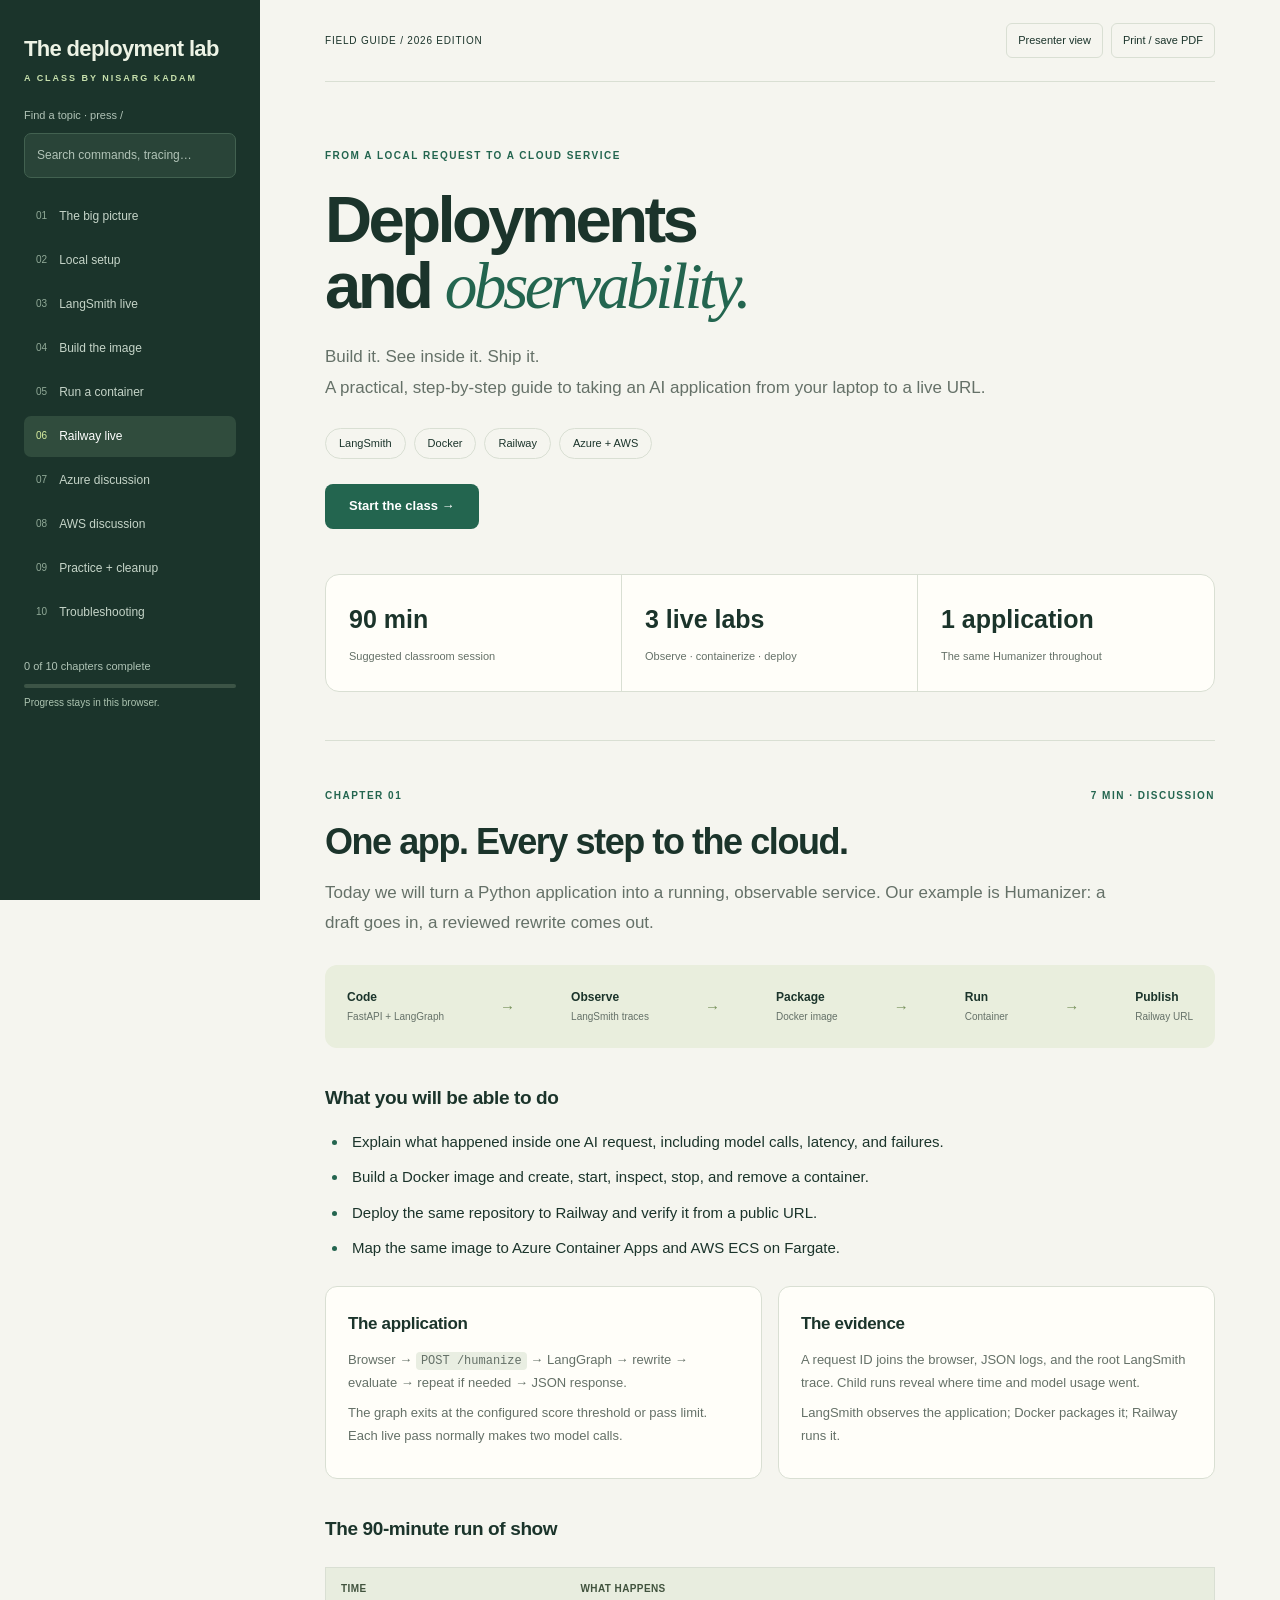
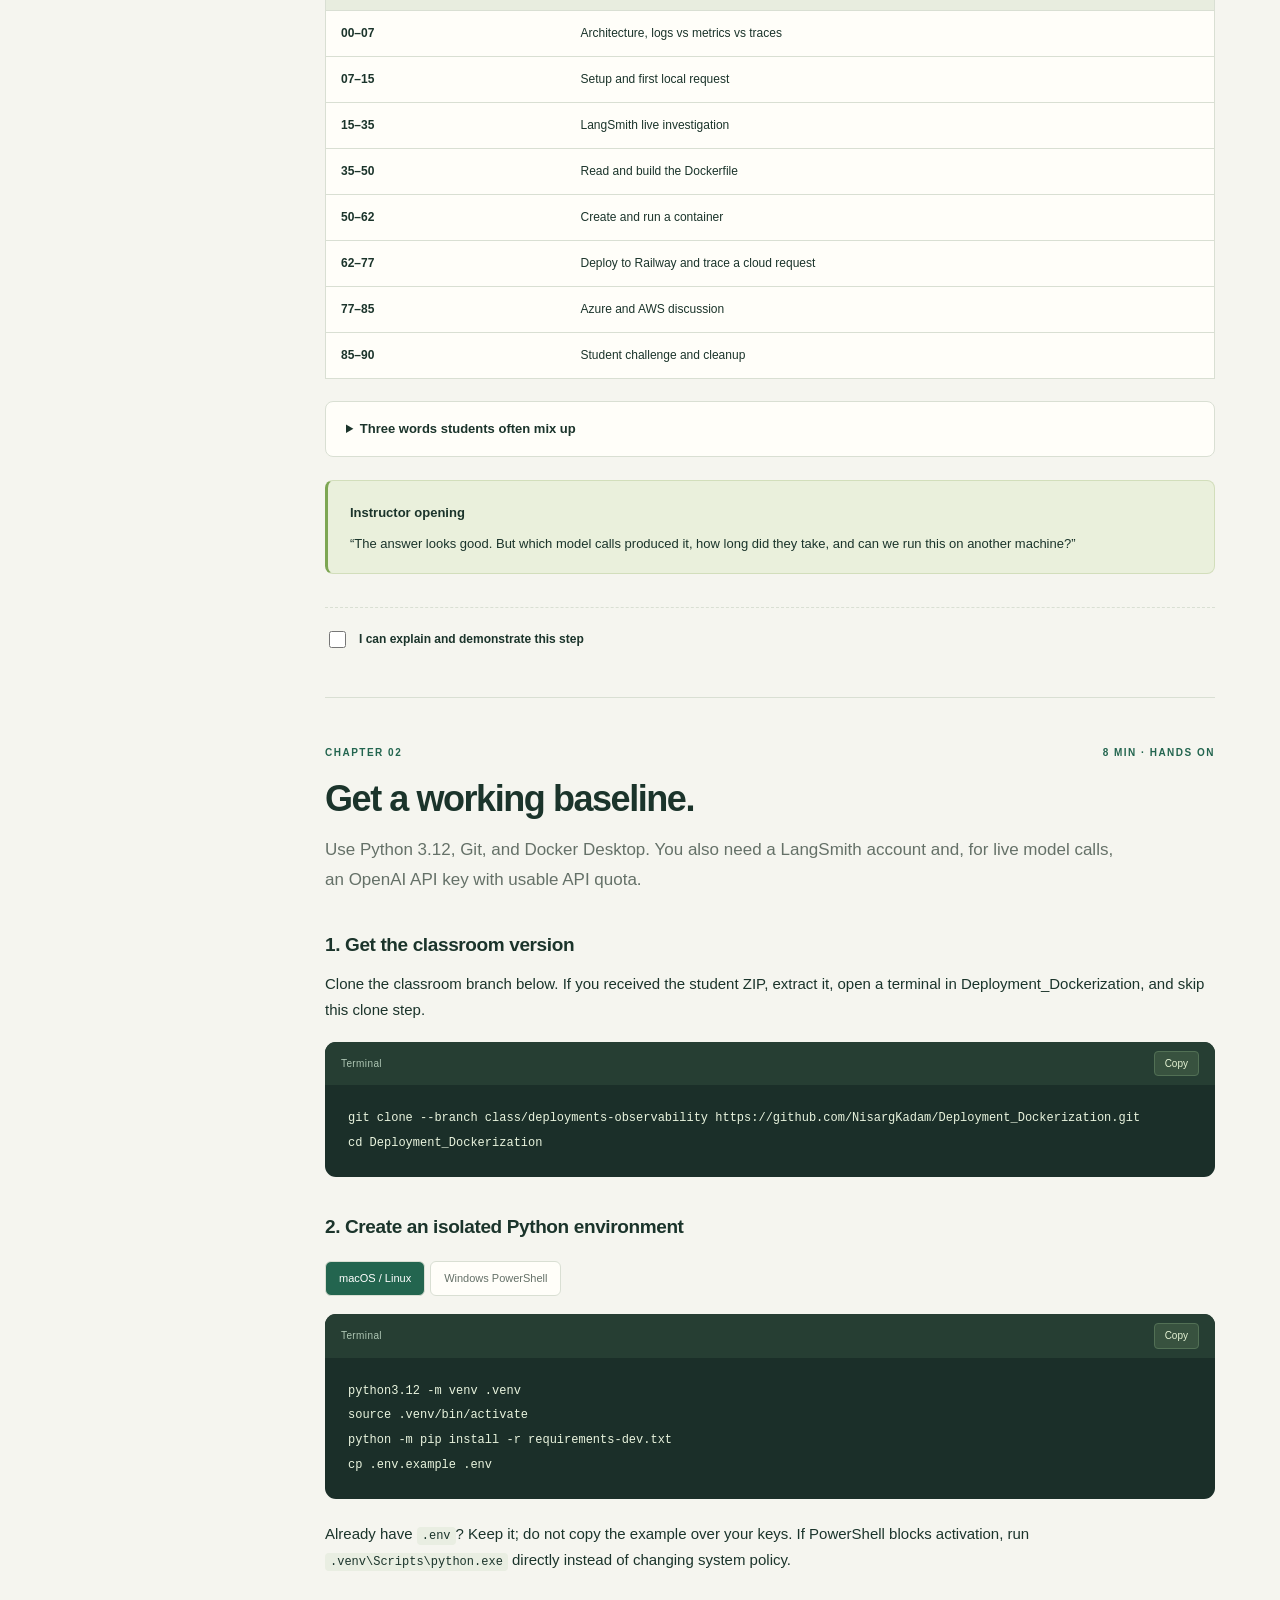
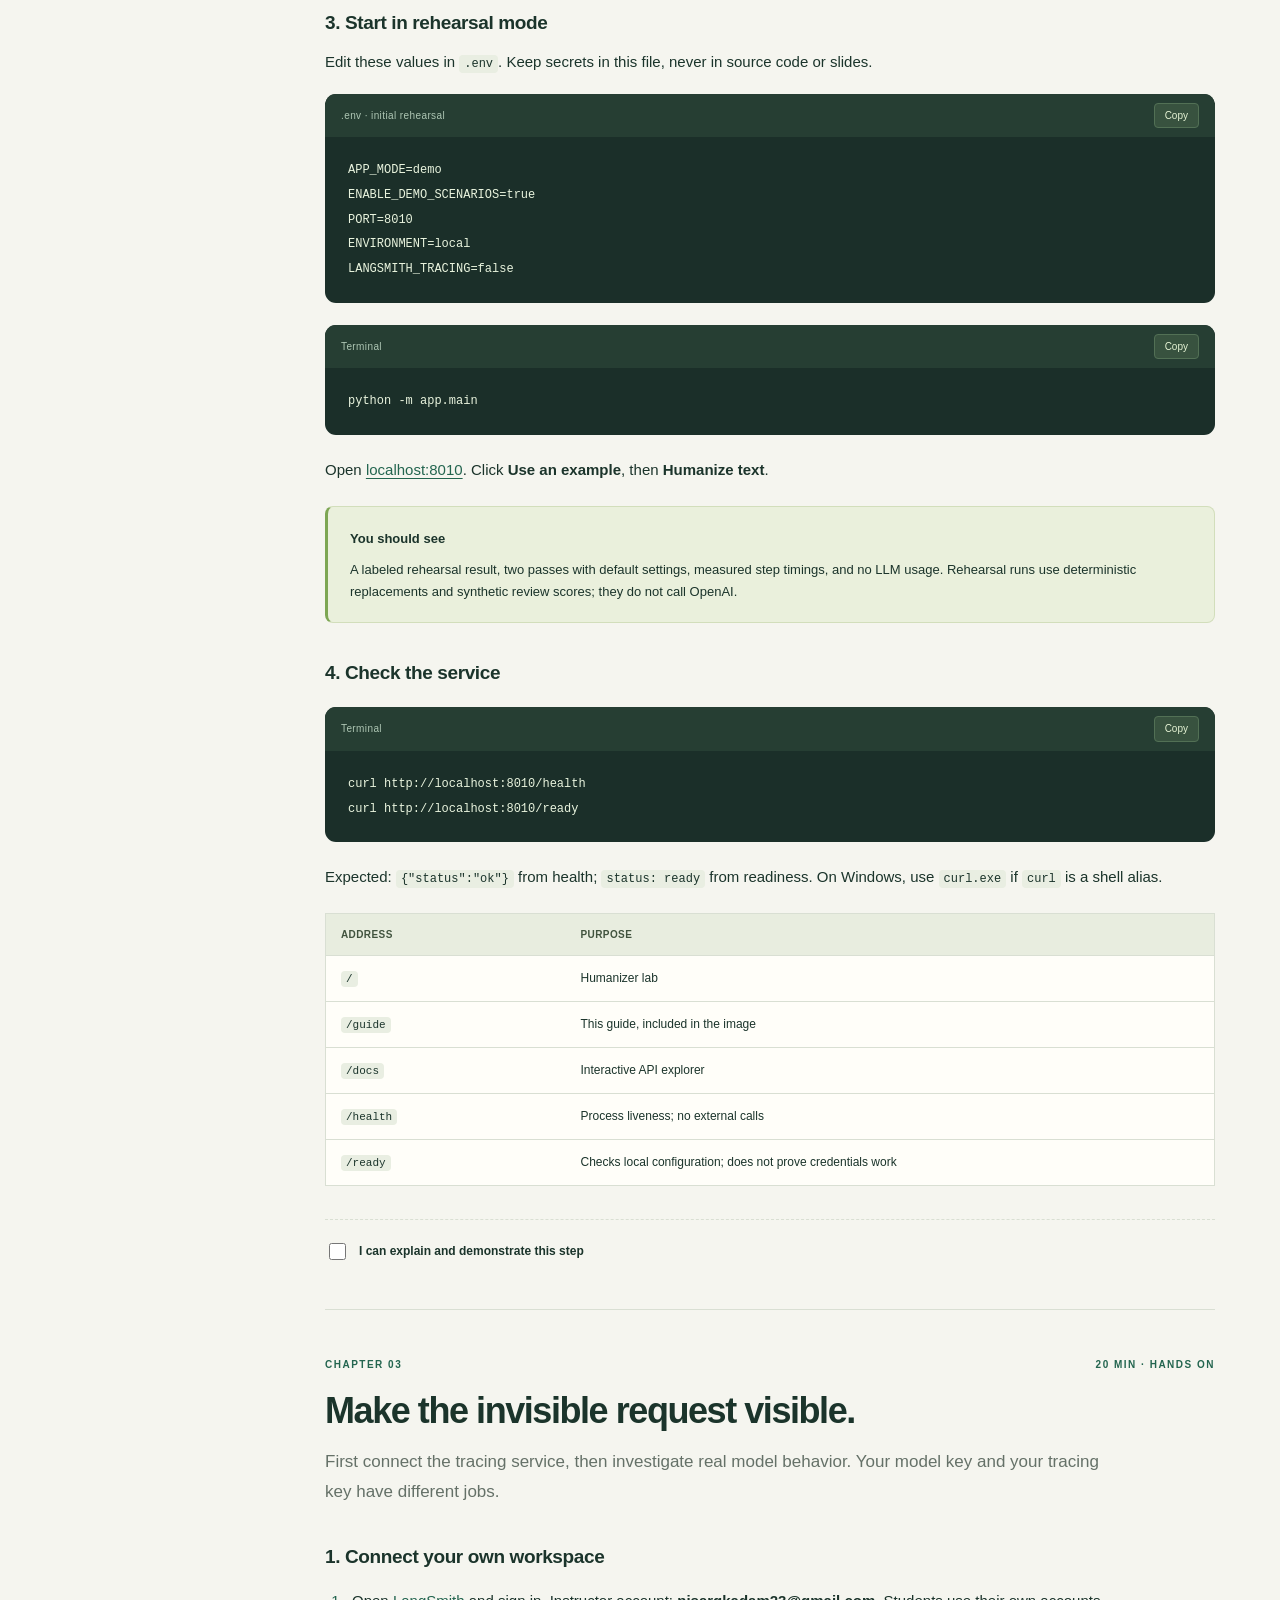
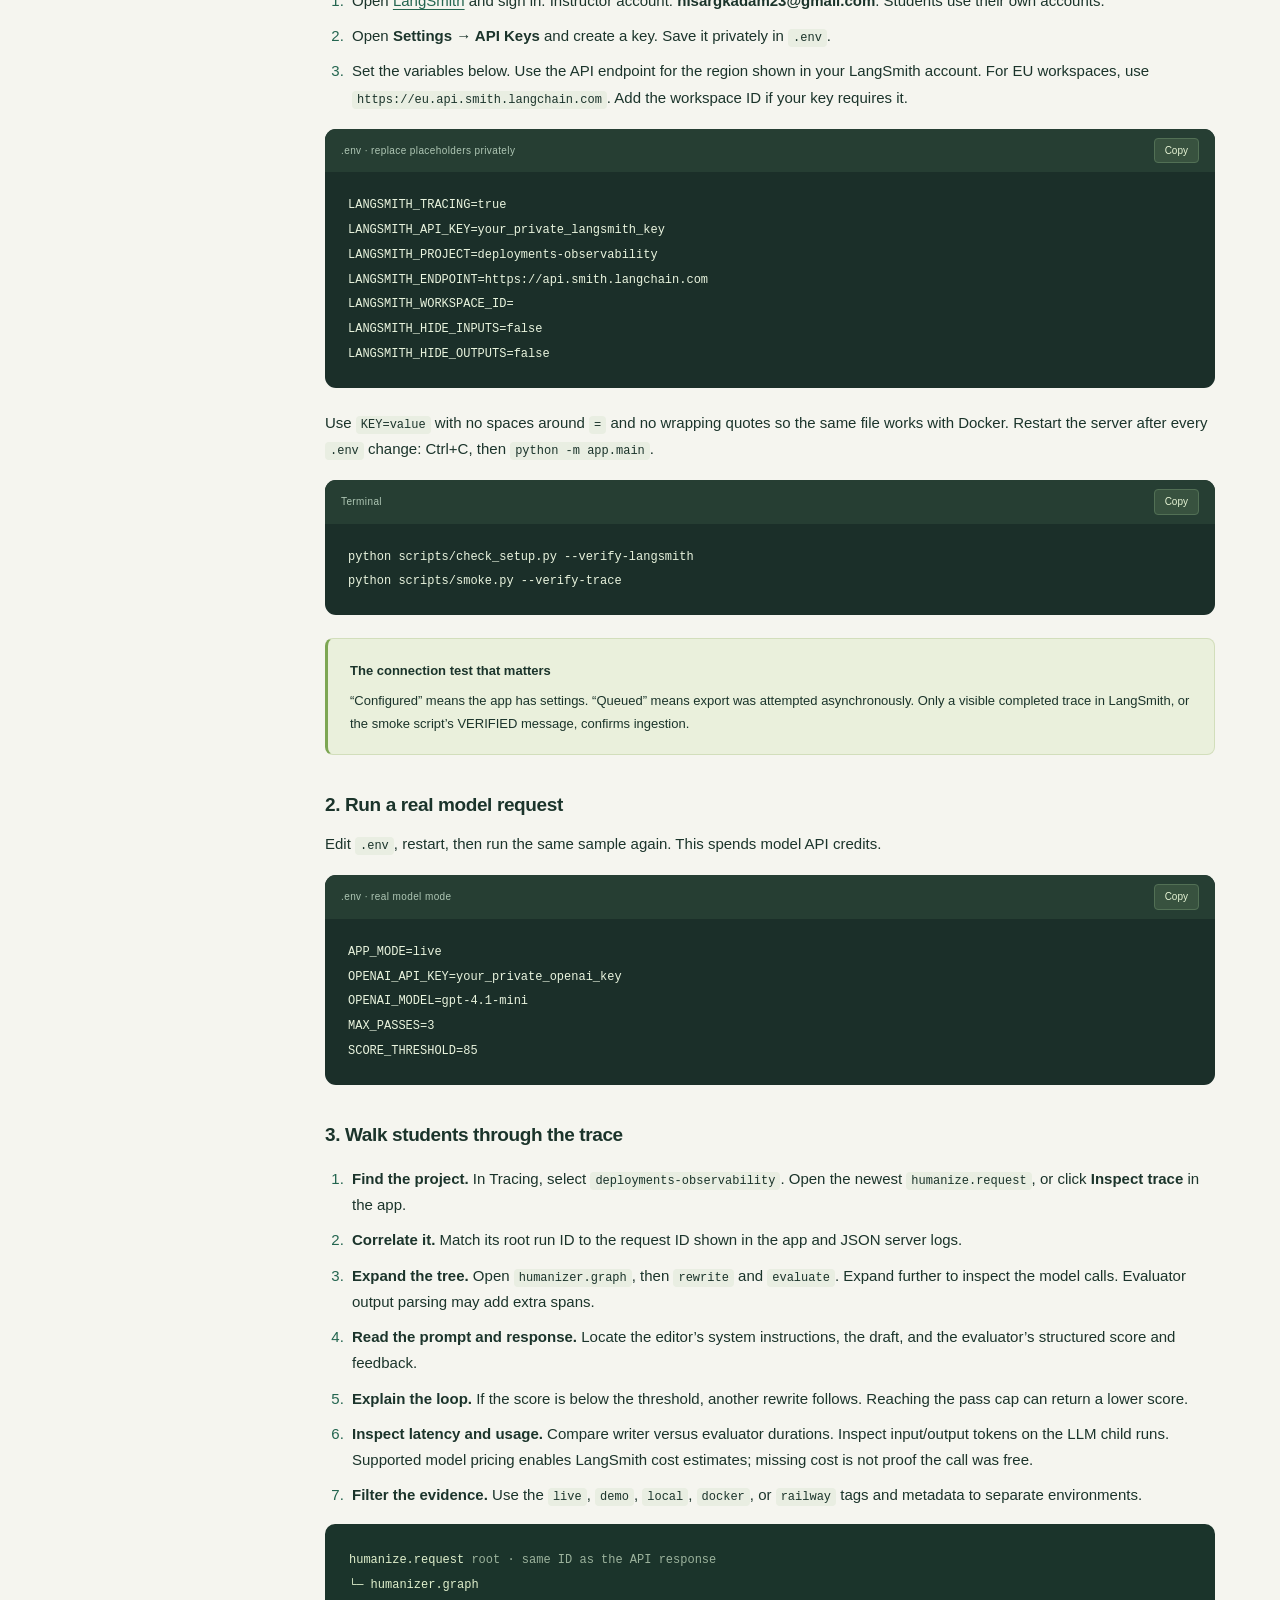
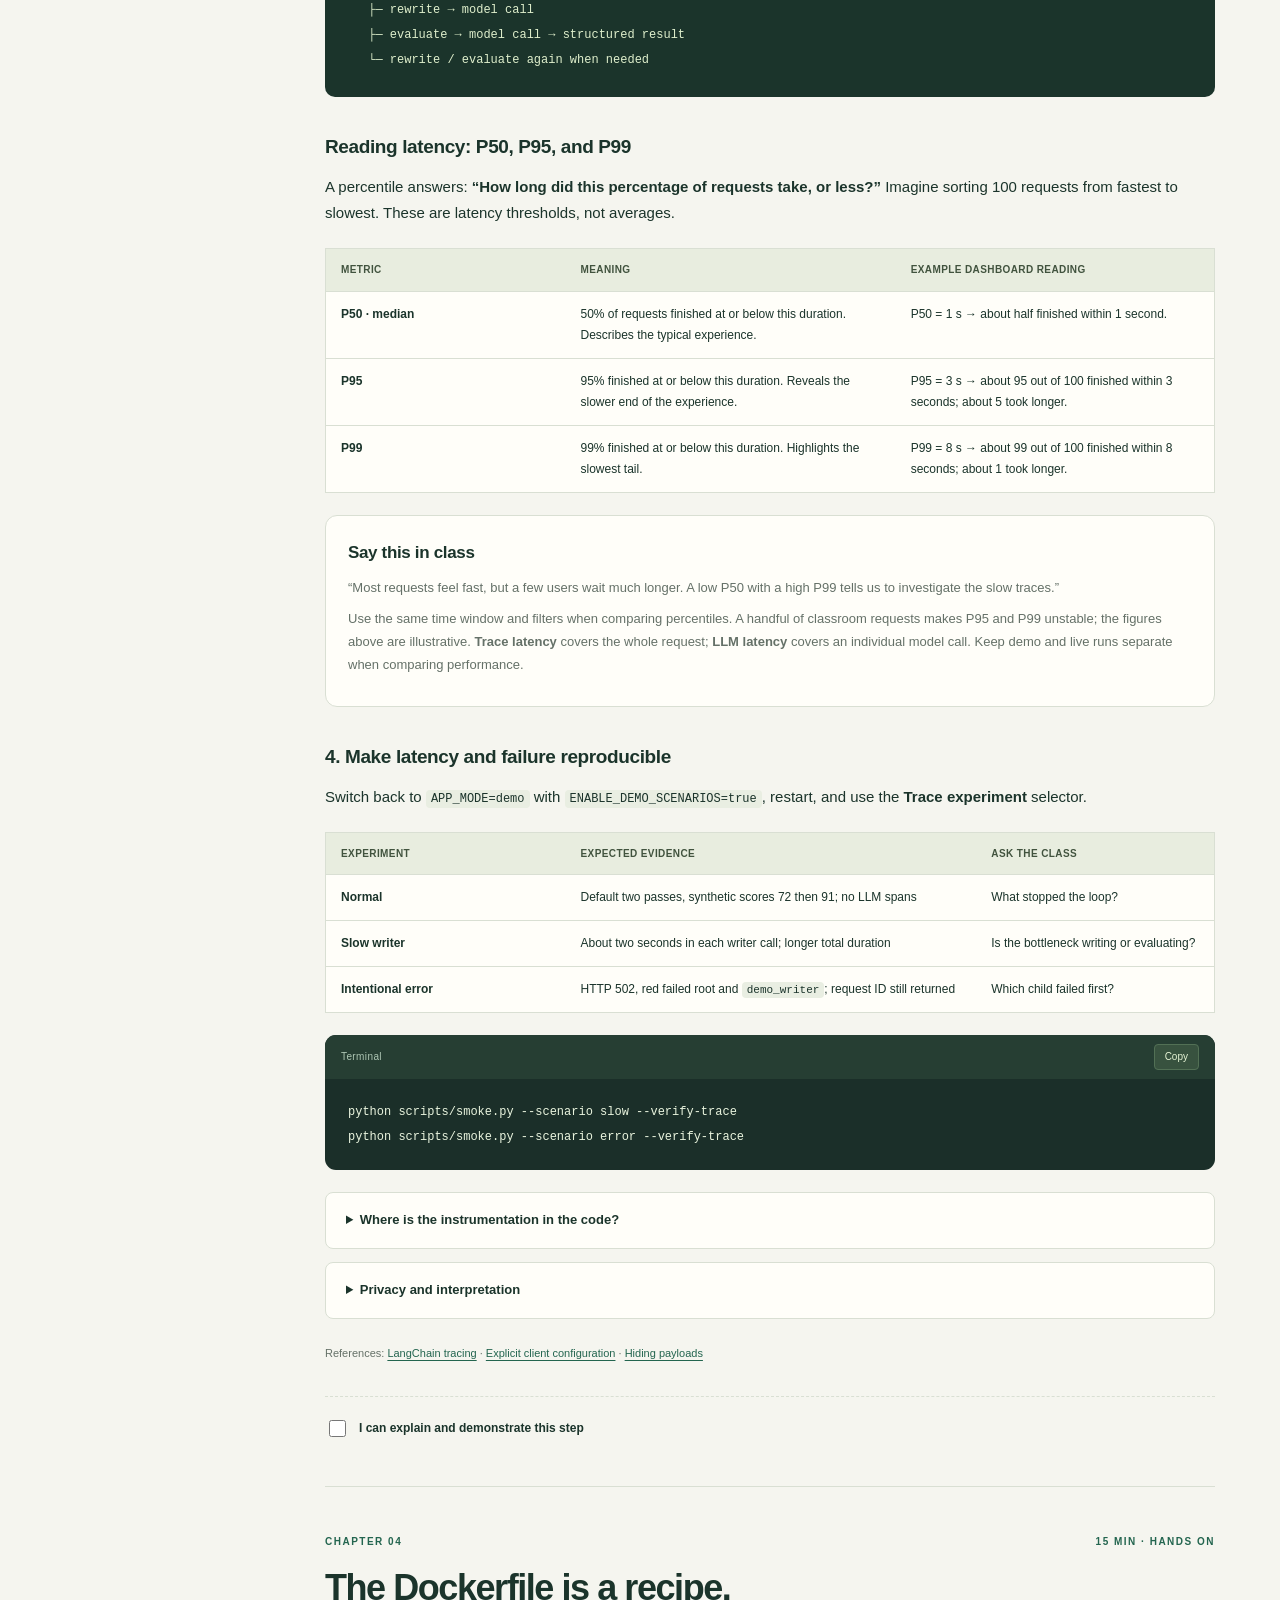
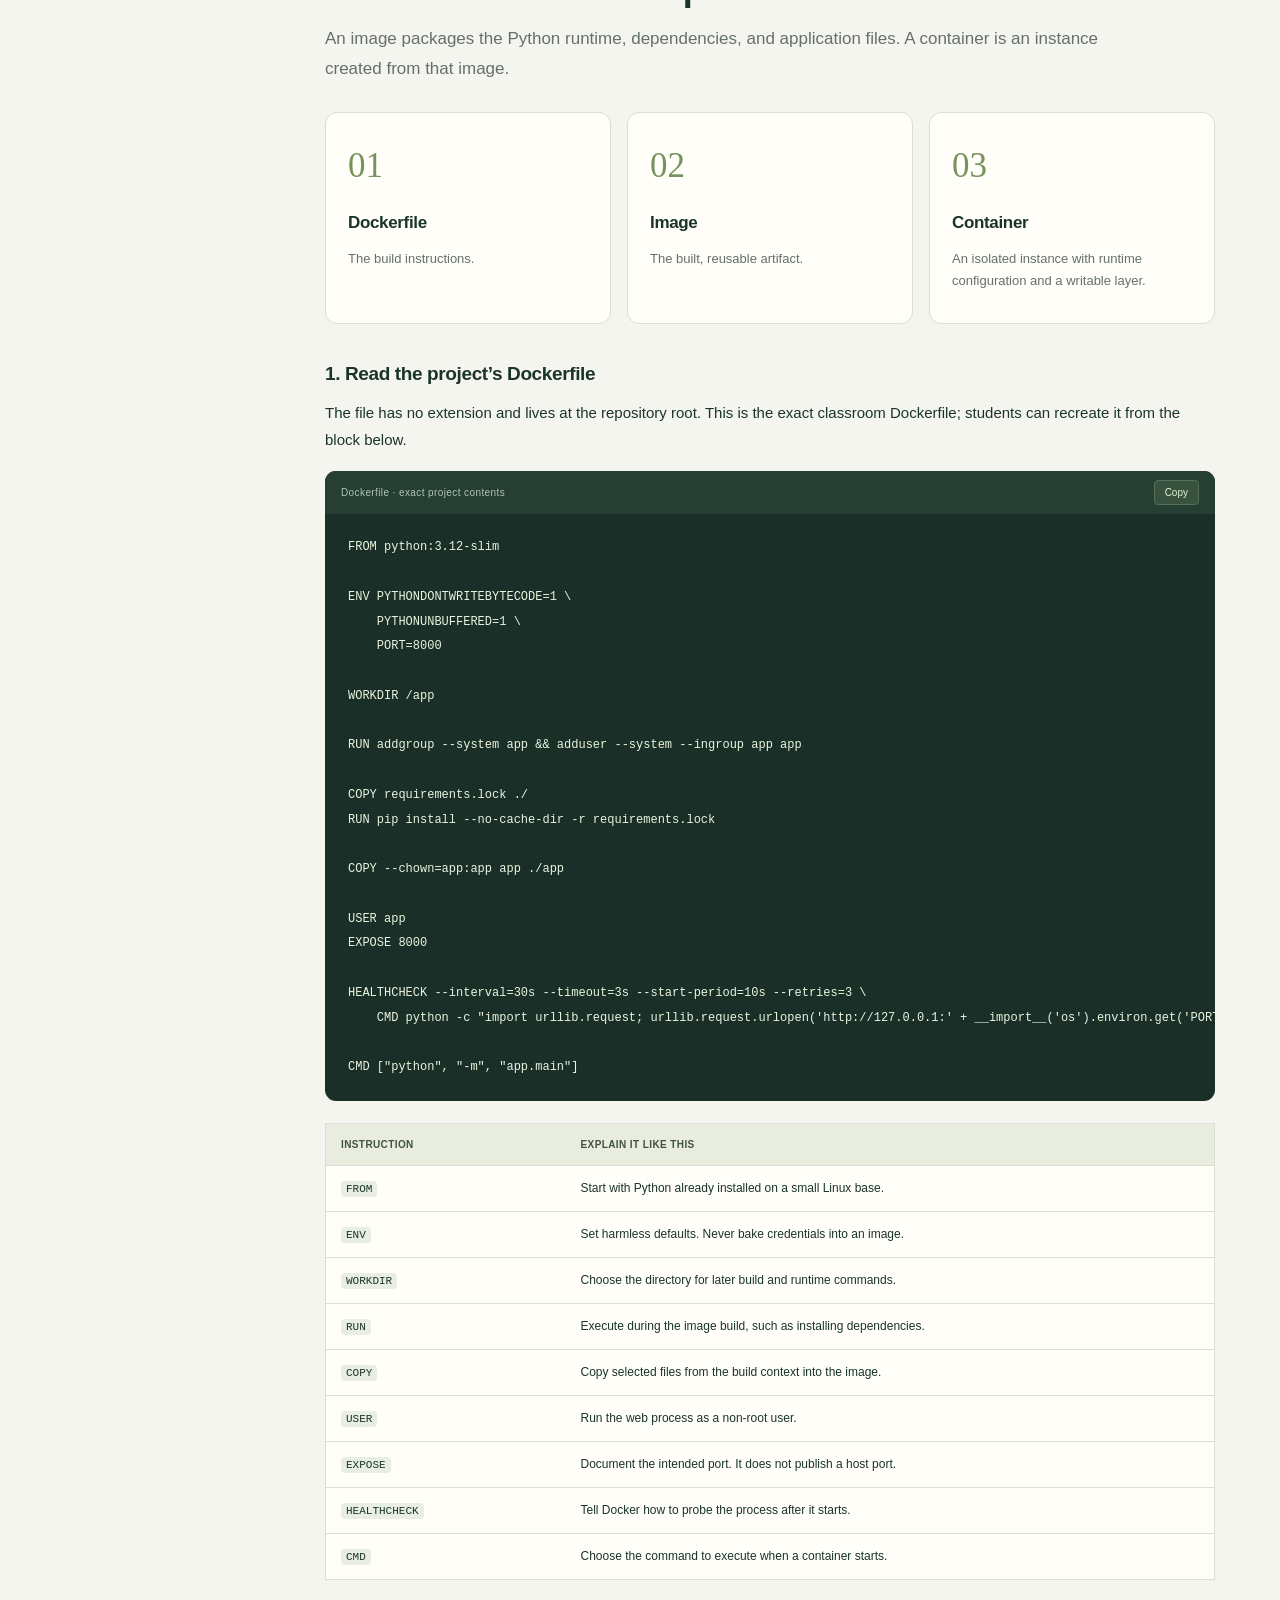
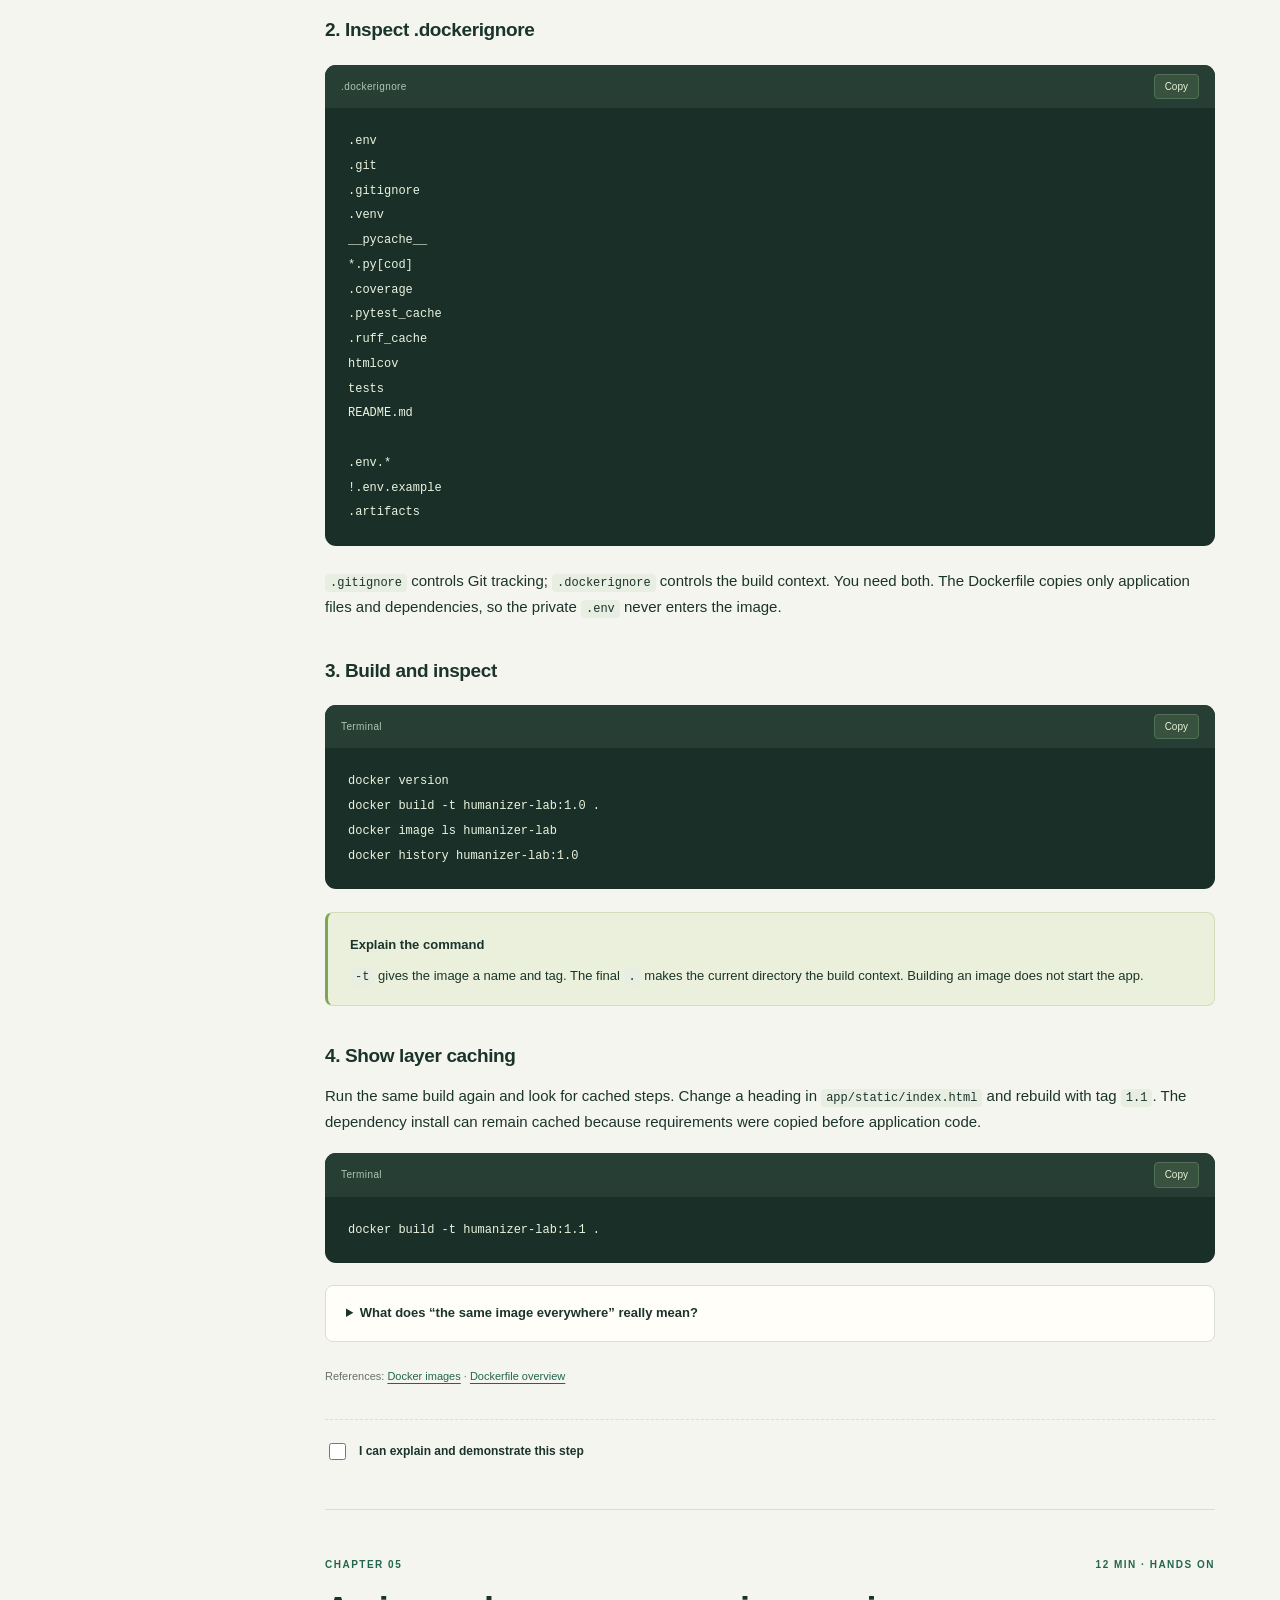
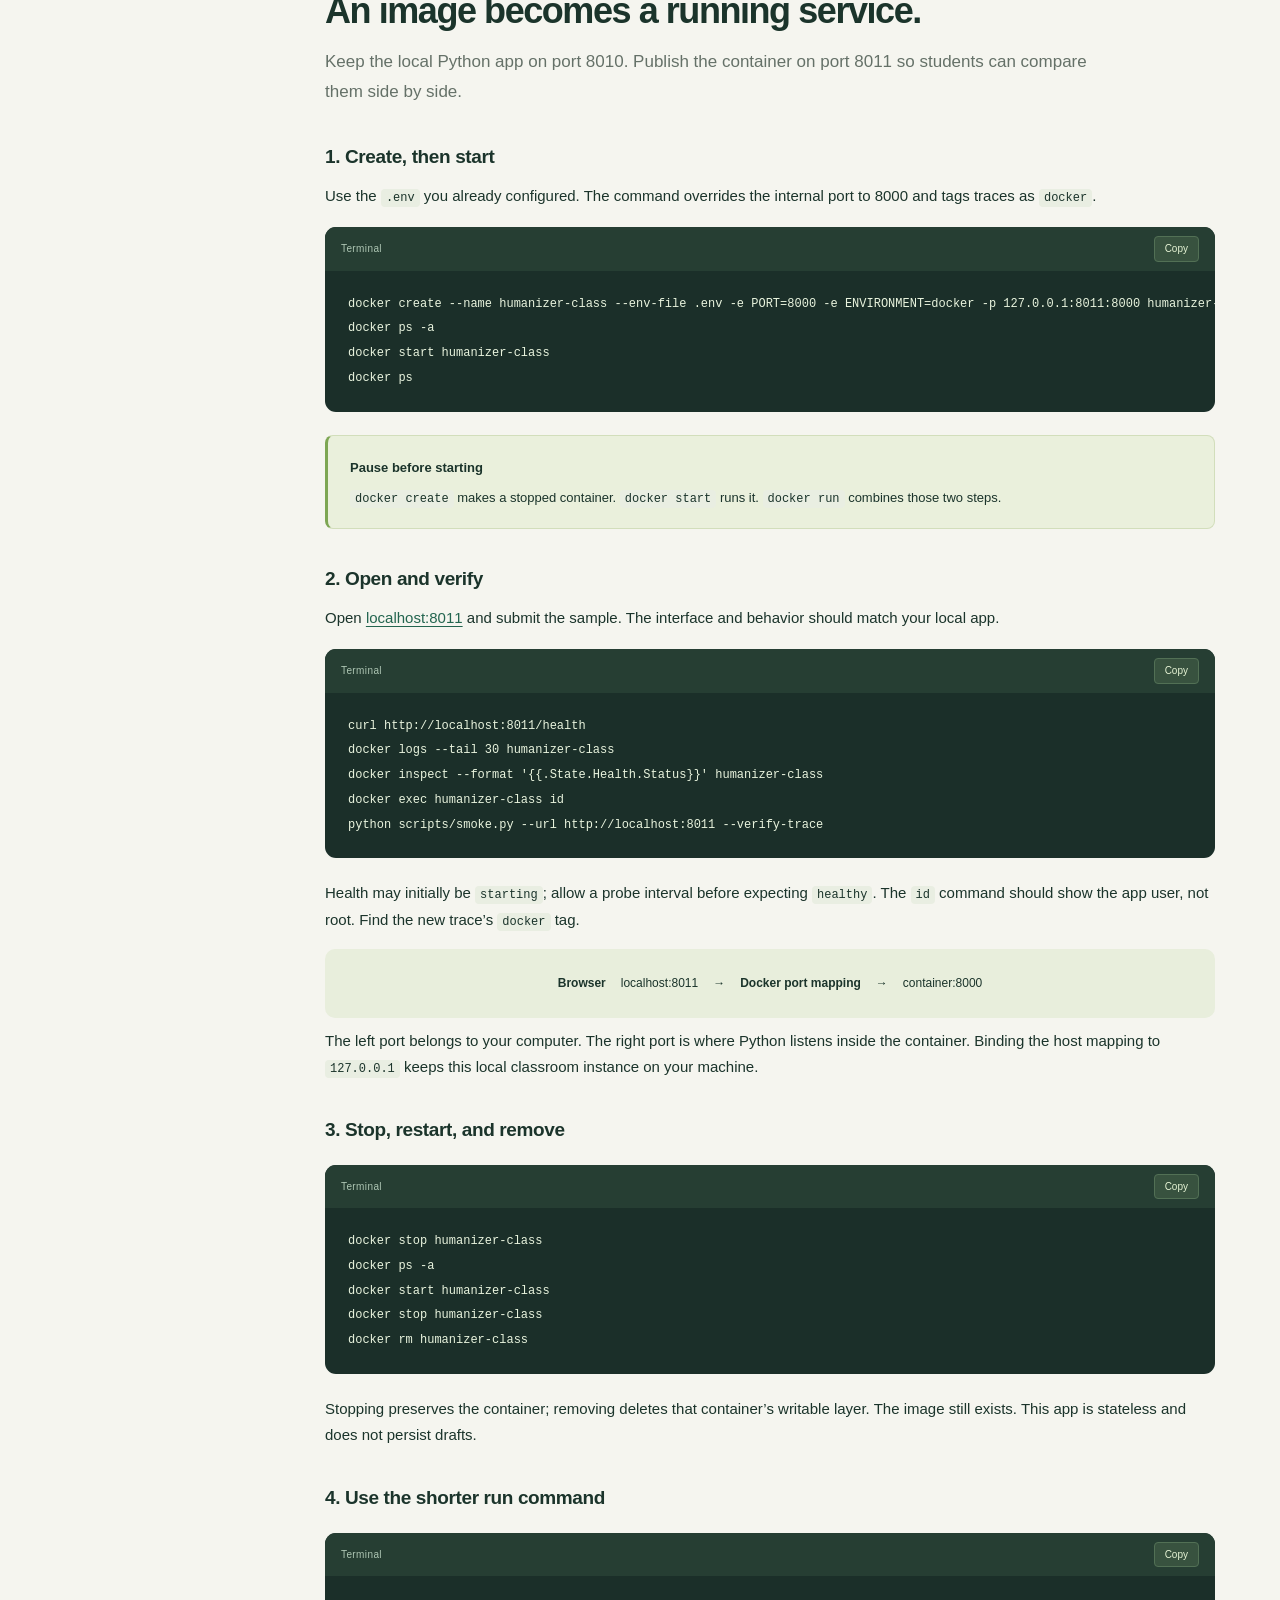
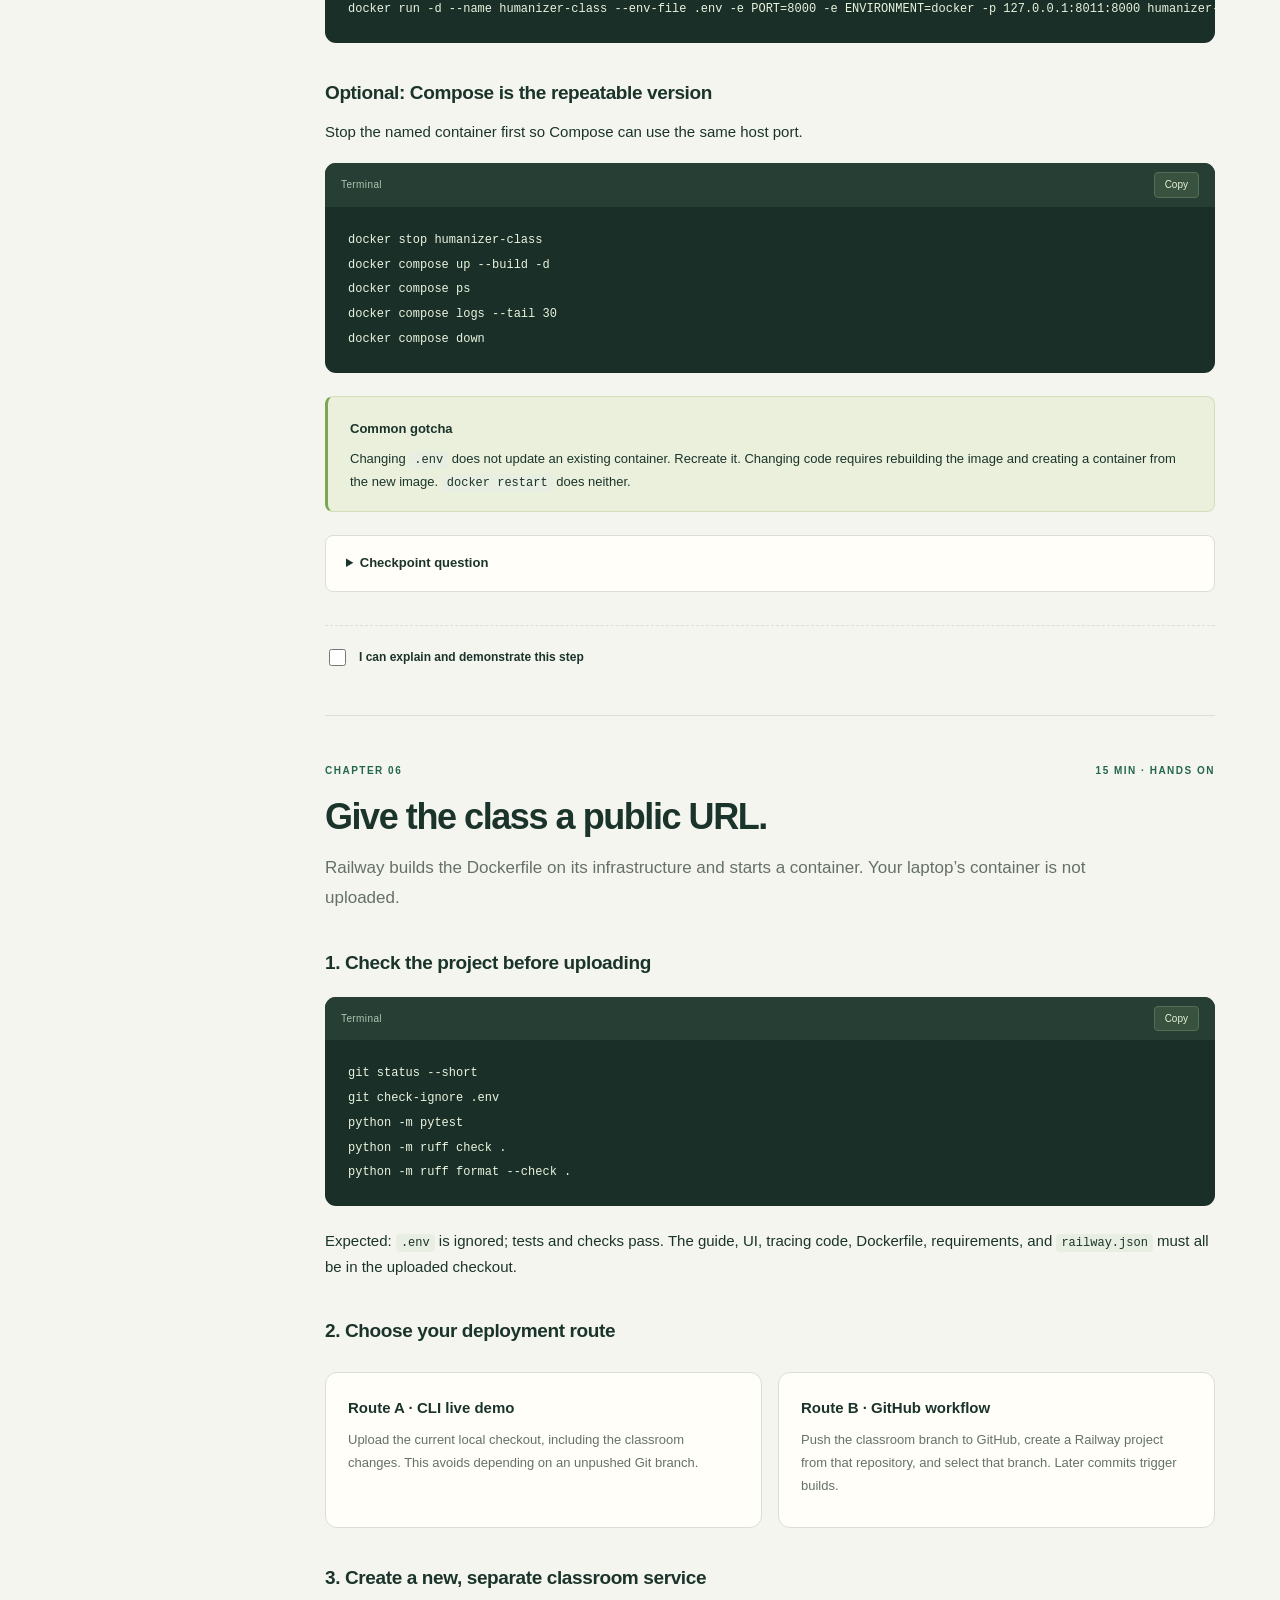
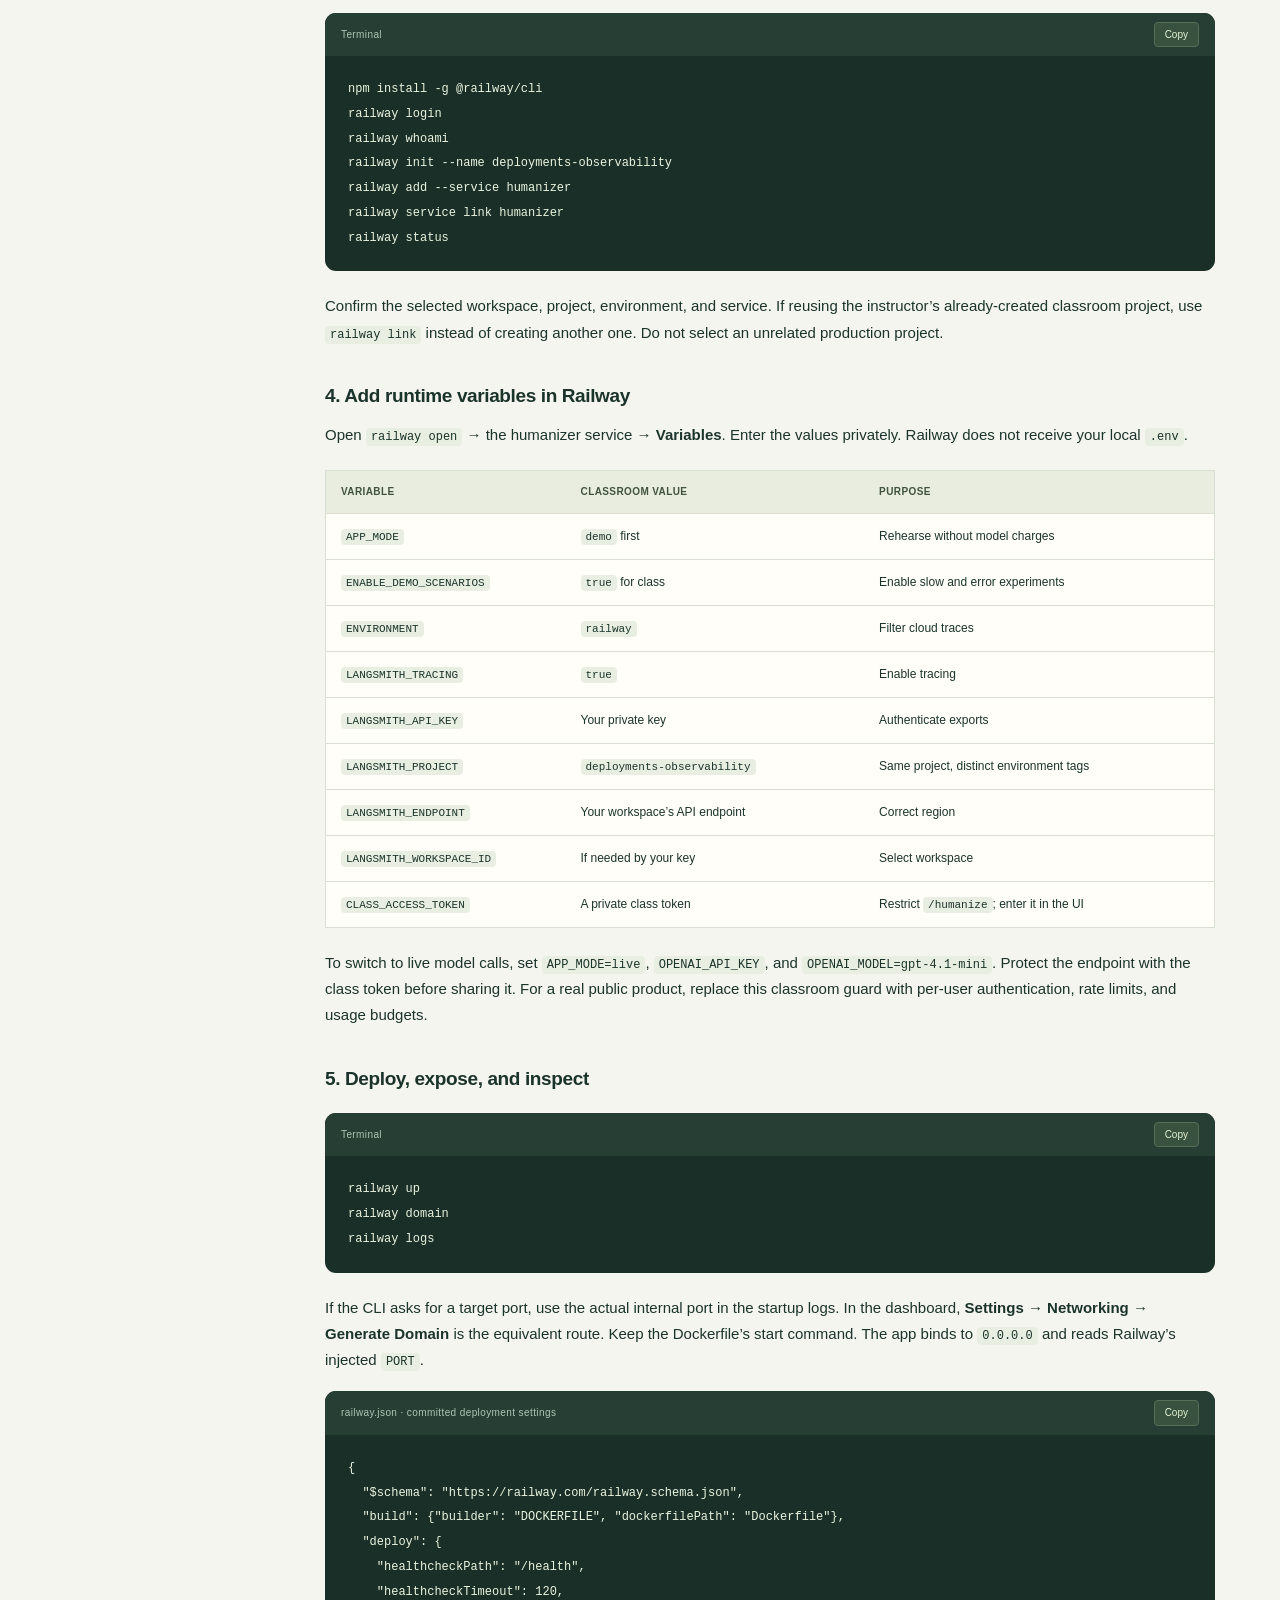
==== commit 86753a28: "Explain latency percentiles in the classroom guide" ====
--- a/app/static/guide.html
+++ b/app/static/guide.html
@@ -45,6 +45,9 @@
 SCORE_THRESHOLD=85</code></pre></div>
 <h3>3. Walk students through the trace</h3><ol class="numbered"><li><b>Find the project.</b> In Tracing, select <code>deployments-observability</code>. Open the newest <code>humanize.request</code>, or click <b>Inspect trace</b> in the app.</li><li><b>Correlate it.</b> Match its root run ID to the request ID shown in the app and JSON server logs.</li><li><b>Expand the tree.</b> Open <code>humanizer.graph</code>, then <code>rewrite</code> and <code>evaluate</code>. Expand further to inspect the model calls. Evaluator output parsing may add extra spans.</li><li><b>Read the prompt and response.</b> Locate the editor’s system instructions, the draft, and the evaluator’s structured score and feedback.</li><li><b>Explain the loop.</b> If the score is below the threshold, another rewrite follows. Reaching the pass cap can return a lower score.</li><li><b>Inspect latency and usage.</b> Compare writer versus evaluator durations. Inspect input/output tokens on the LLM child runs. Supported model pricing enables LangSmith cost estimates; missing cost is not proof the call was free.</li><li><b>Filter the evidence.</b> Use the <code>live</code>, <code>demo</code>, <code>local</code>, <code>docker</code>, or <code>railway</code> tags and metadata to separate environments.</li></ol>
 <div class="trace-tree"><div>humanize.request <span>root · same ID as the API response</span></div><div>└─ humanizer.graph</div><div>　 ├─ rewrite → model call</div><div>　 ├─ evaluate → model call → structured result</div><div>　 └─ rewrite / evaluate again when needed</div></div>
+<h3 id="latency-percentiles">Reading latency: P50, P95, and P99</h3><p>A percentile answers: <b>“How long did this percentage of requests take, or less?”</b> Imagine sorting 100 requests from fastest to slowest. These are latency thresholds, not averages.</p>
+<table><thead><tr><th>Metric</th><th>Meaning</th><th>Example dashboard reading</th></tr></thead><tbody><tr><td><b>P50 · median</b></td><td>50% of requests finished at or below this duration. Describes the typical experience.</td><td>P50 = 1 s → about half finished within 1 second.</td></tr><tr><td><b>P95</b></td><td>95% finished at or below this duration. Reveals the slower end of the experience.</td><td>P95 = 3 s → about 95 out of 100 finished within 3 seconds; about 5 took longer.</td></tr><tr><td><b>P99</b></td><td>99% finished at or below this duration. Highlights the slowest tail.</td><td>P99 = 8 s → about 99 out of 100 finished within 8 seconds; about 1 took longer.</td></tr></tbody></table>
+<div class="card"><h3>Say this in class</h3><p>“Most requests feel fast, but a few users wait much longer. A low P50 with a high P99 tells us to investigate the slow traces.”</p><p>Use the same time window and filters when comparing percentiles. A handful of classroom requests makes P95 and P99 unstable; the figures above are illustrative. <b>Trace latency</b> covers the whole request; <b>LLM latency</b> covers an individual model call. Keep demo and live runs separate when comparing performance.</p></div>
 <h3>4. Make latency and failure reproducible</h3><p>Switch back to <code>APP_MODE=demo</code> with <code>ENABLE_DEMO_SCENARIOS=true</code>, restart, and use the <b>Trace experiment</b> selector.</p><table><thead><tr><th>Experiment</th><th>Expected evidence</th><th>Ask the class</th></tr></thead><tbody><tr><td>Normal</td><td>Default two passes, synthetic scores 72 then 91; no LLM spans</td><td>What stopped the loop?</td></tr><tr><td>Slow writer</td><td>About two seconds in each writer call; longer total duration</td><td>Is the bottleneck writing or evaluating?</td></tr><tr><td>Intentional error</td><td>HTTP 502, red failed root and <code>demo_writer</code>; request ID still returned</td><td>Which child failed first?</td></tr></tbody></table><div class="codebox"><div class="codehead"><span>Terminal</span><button class="copy" type="button">Copy</button></div><pre><code>python scripts/smoke.py --scenario slow --verify-trace
 python scripts/smoke.py --scenario error --verify-trace</code></pre></div>
 <details><summary>Where is the instrumentation in the code?</summary><p><code>app/telemetry.py</code> creates a configured LangSmith client and counts provider-reported tokens. <code>app/api/routes.py</code> creates the root span and sets tags, metadata, inputs, and outputs. LangChain/LangGraph create child spans automatically inside that tracing context. <code>app/agent/workflow.py</code> also measures step durations for the UI. <code>app/logging_conf.py</code> emits correlated JSON events to stdout.</p></details>
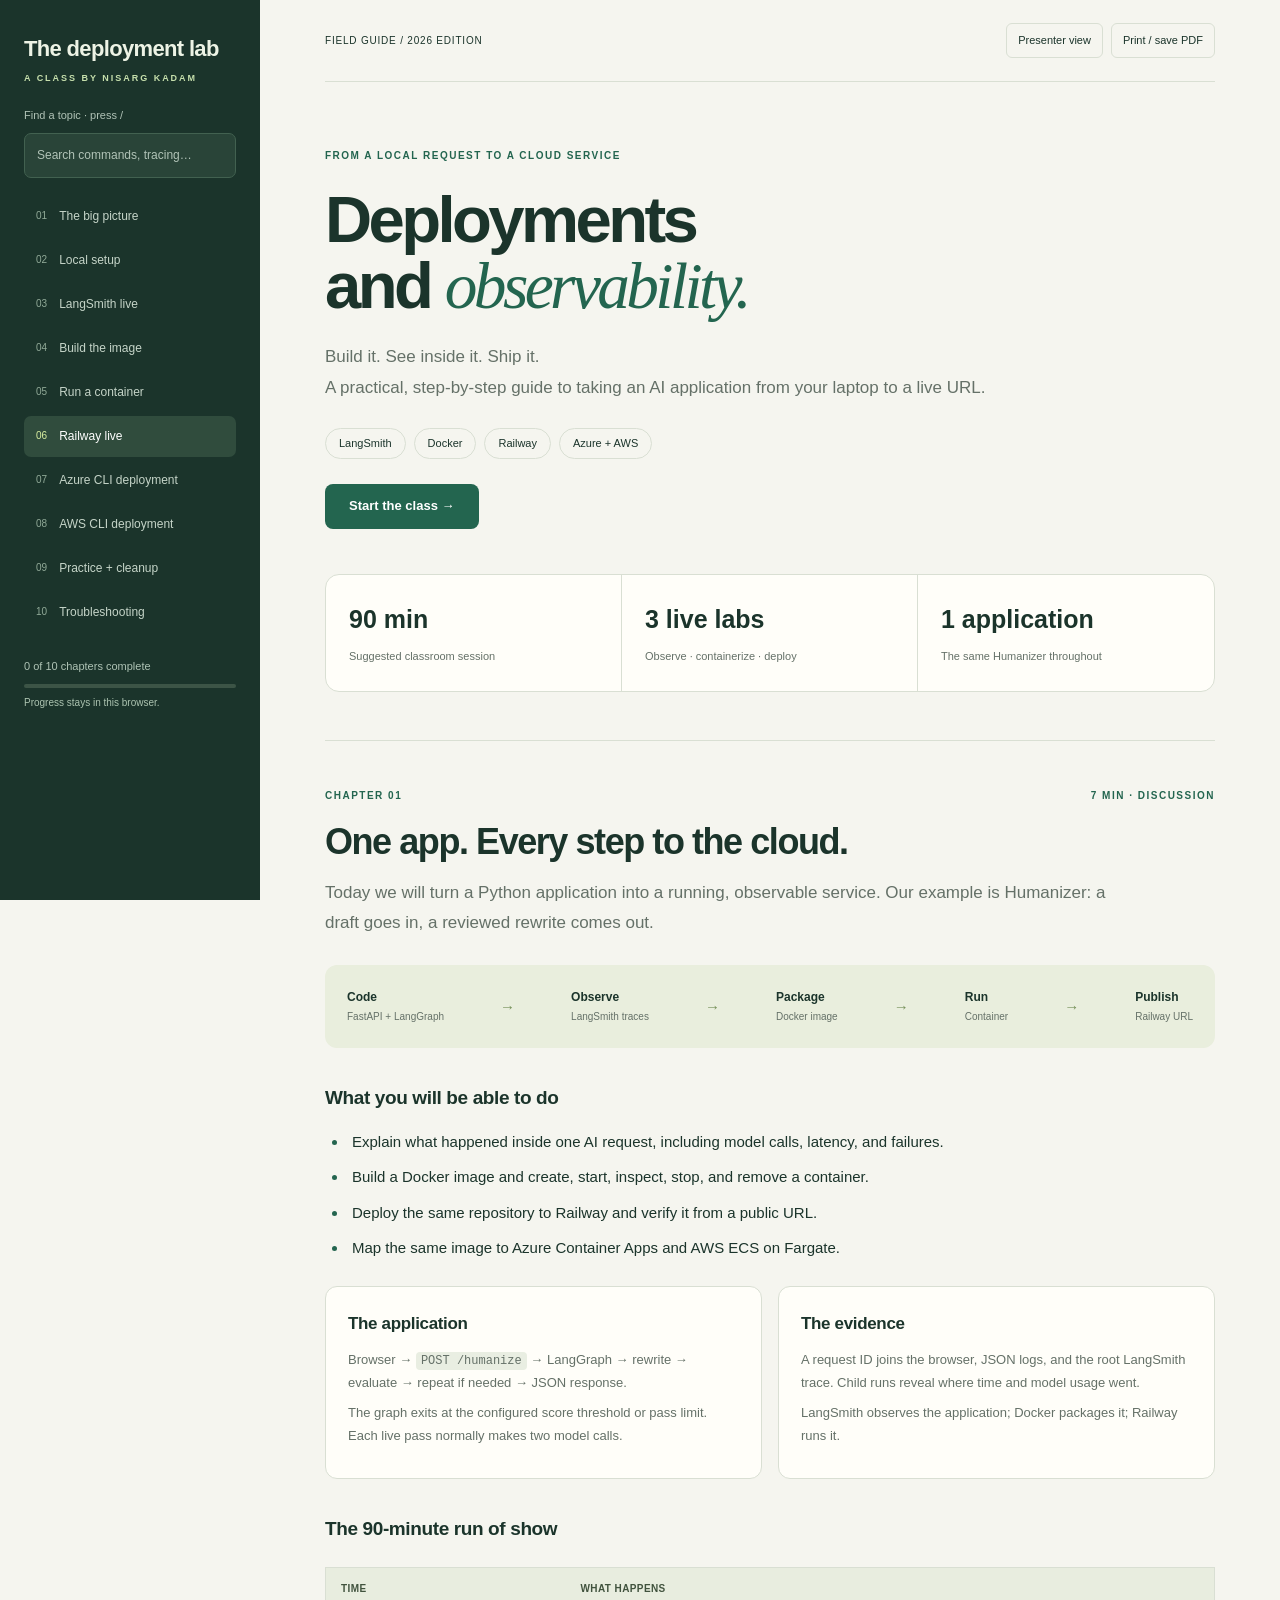
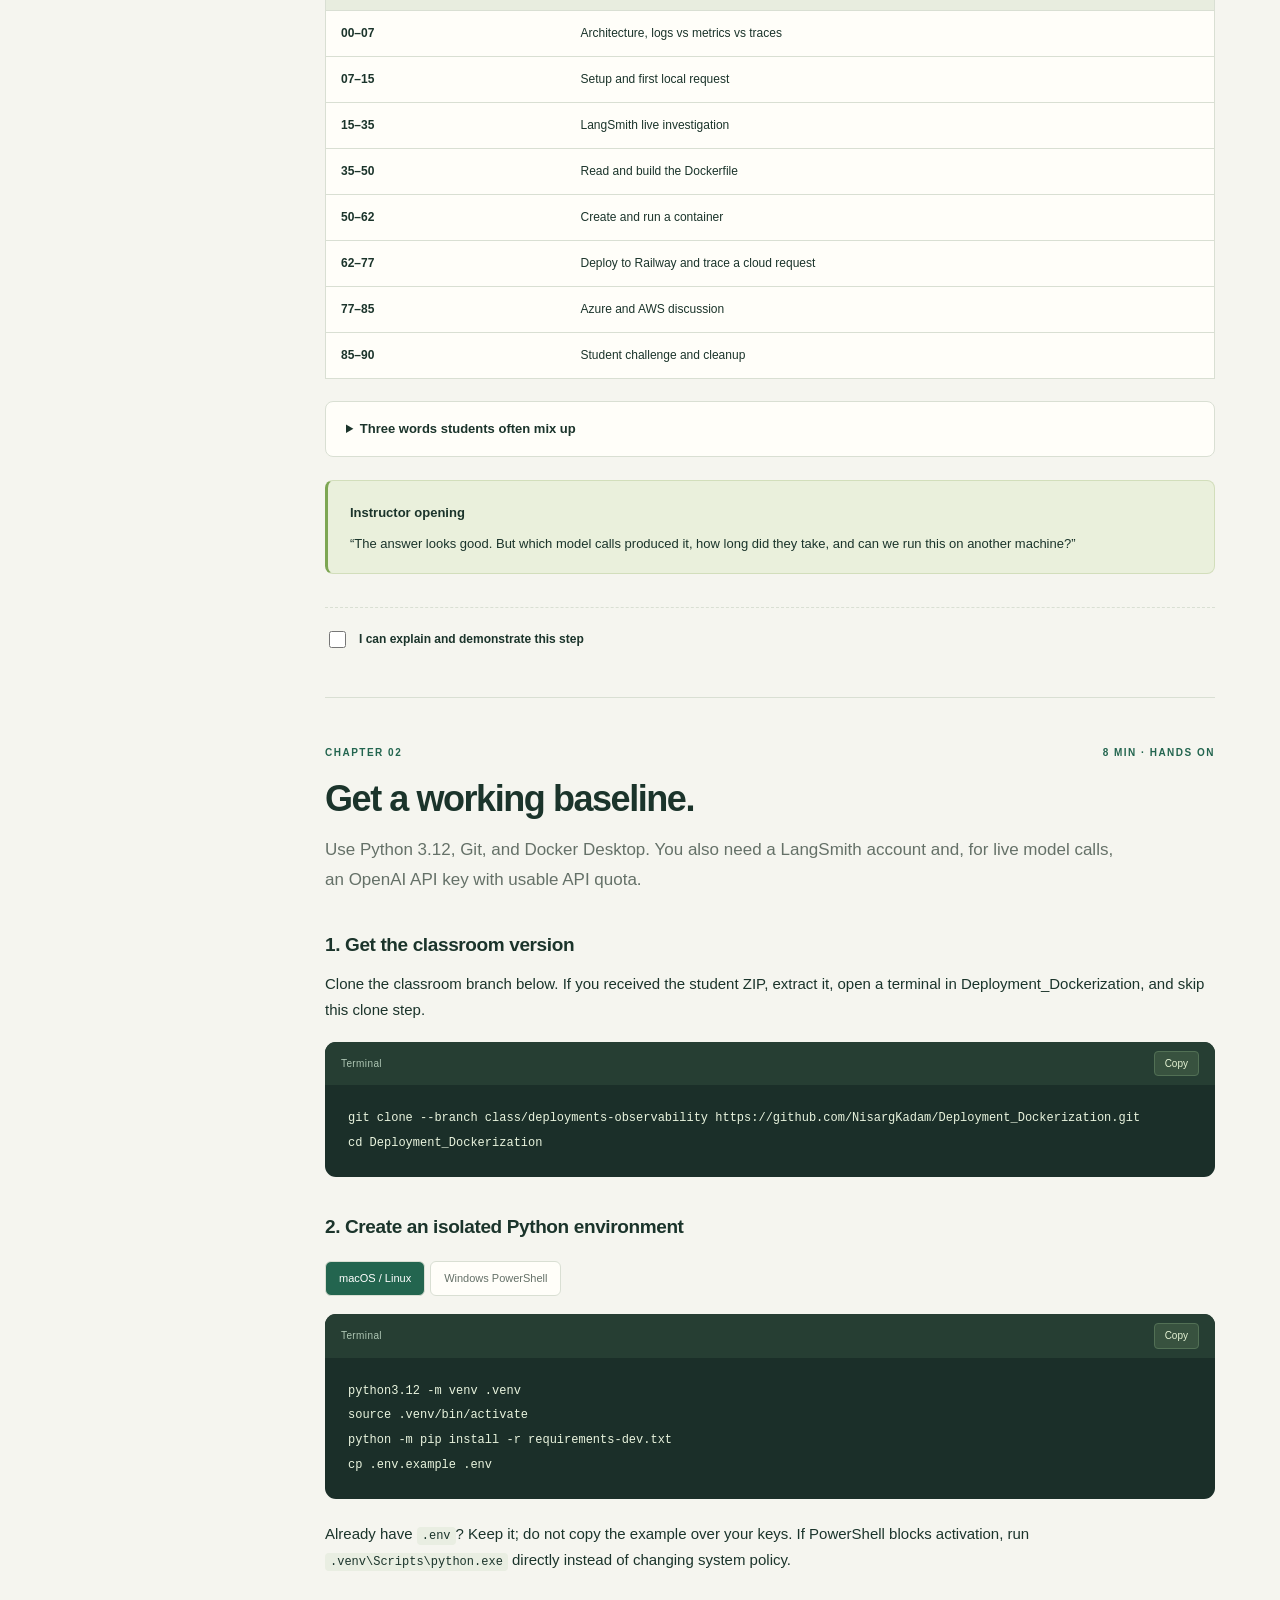
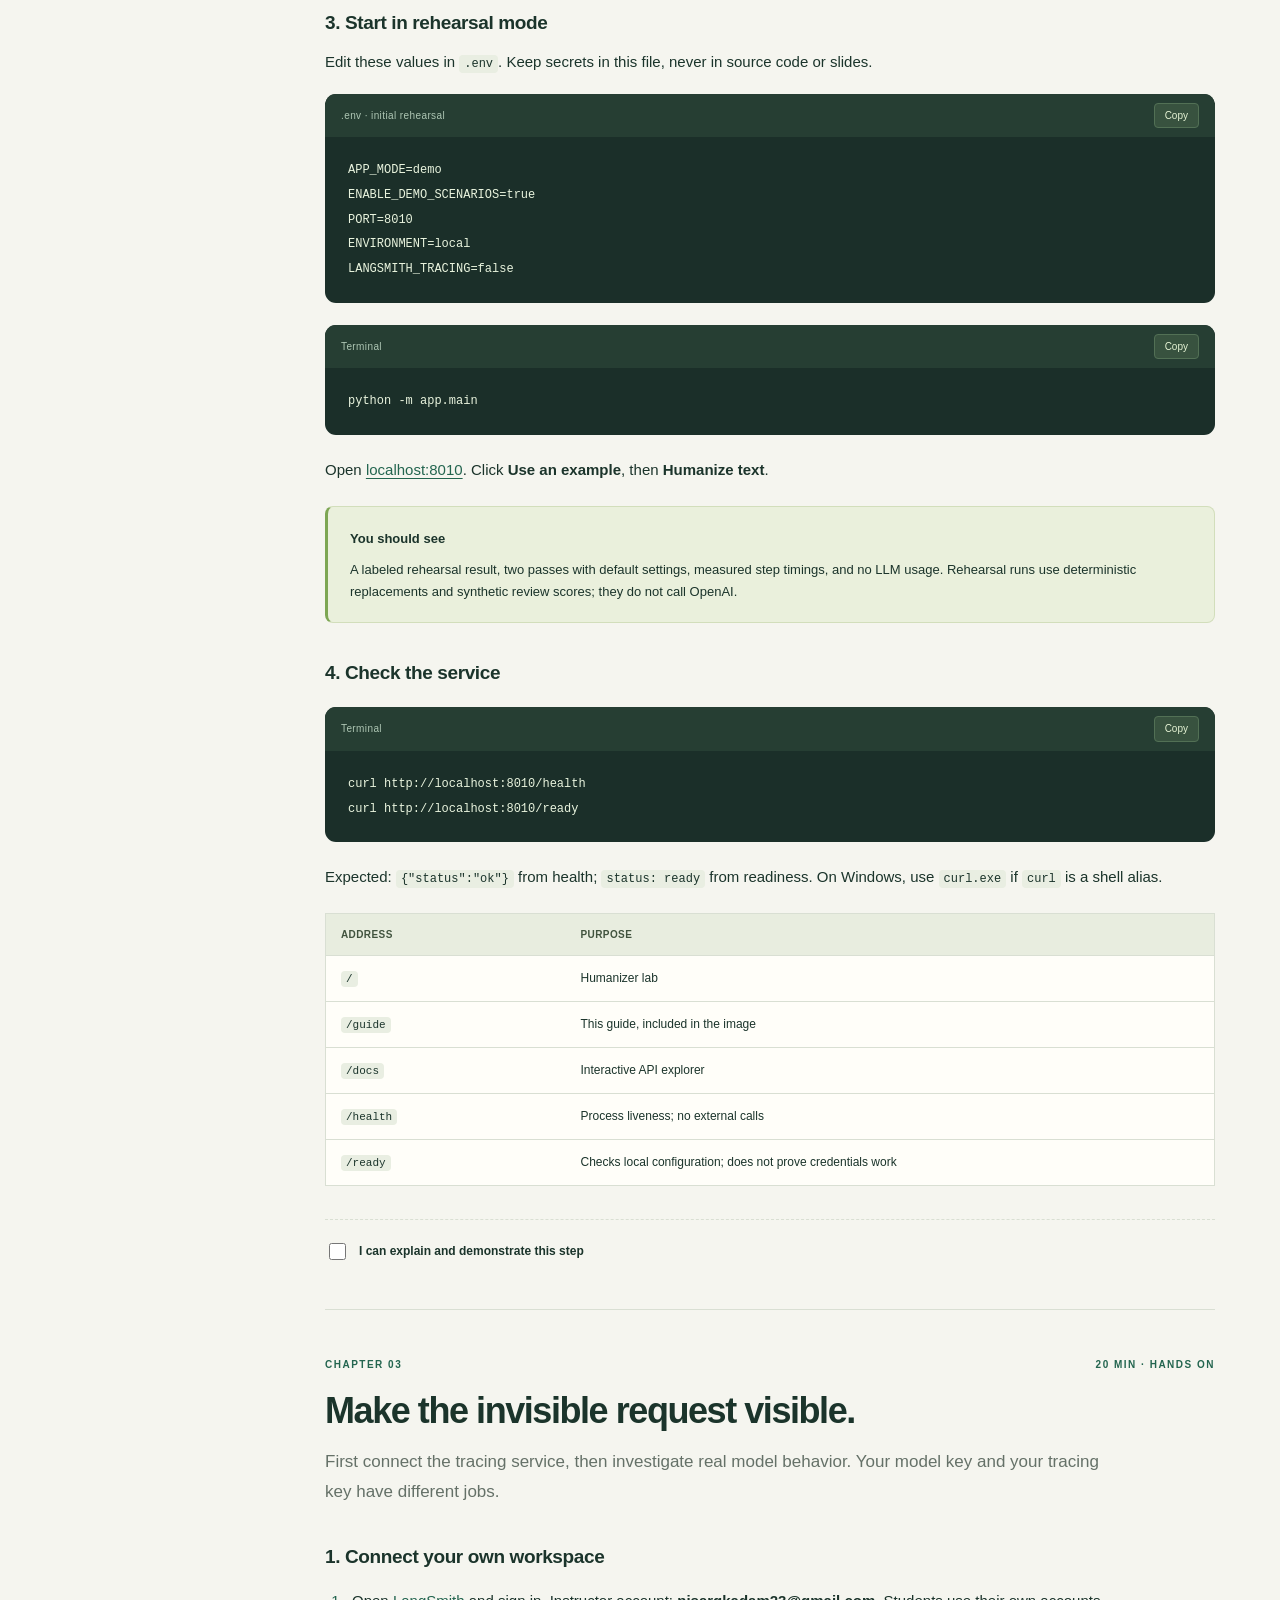
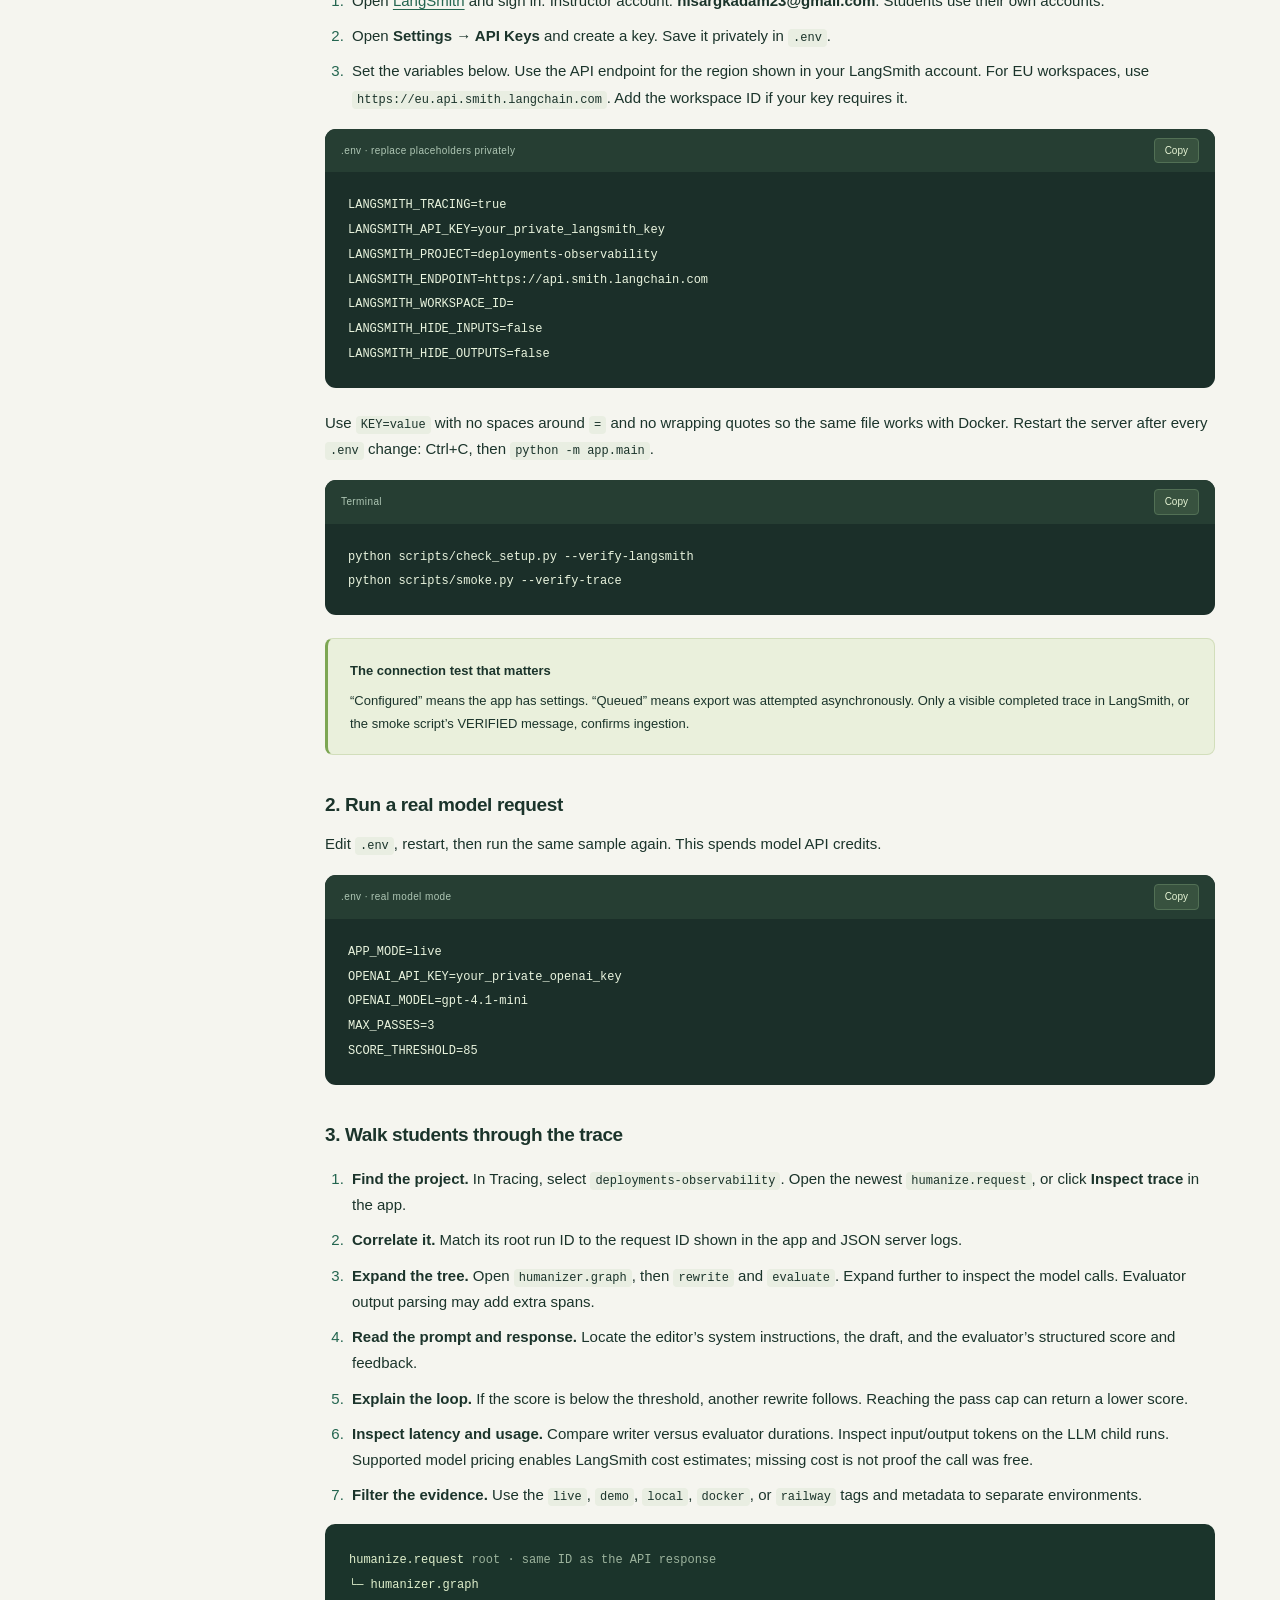
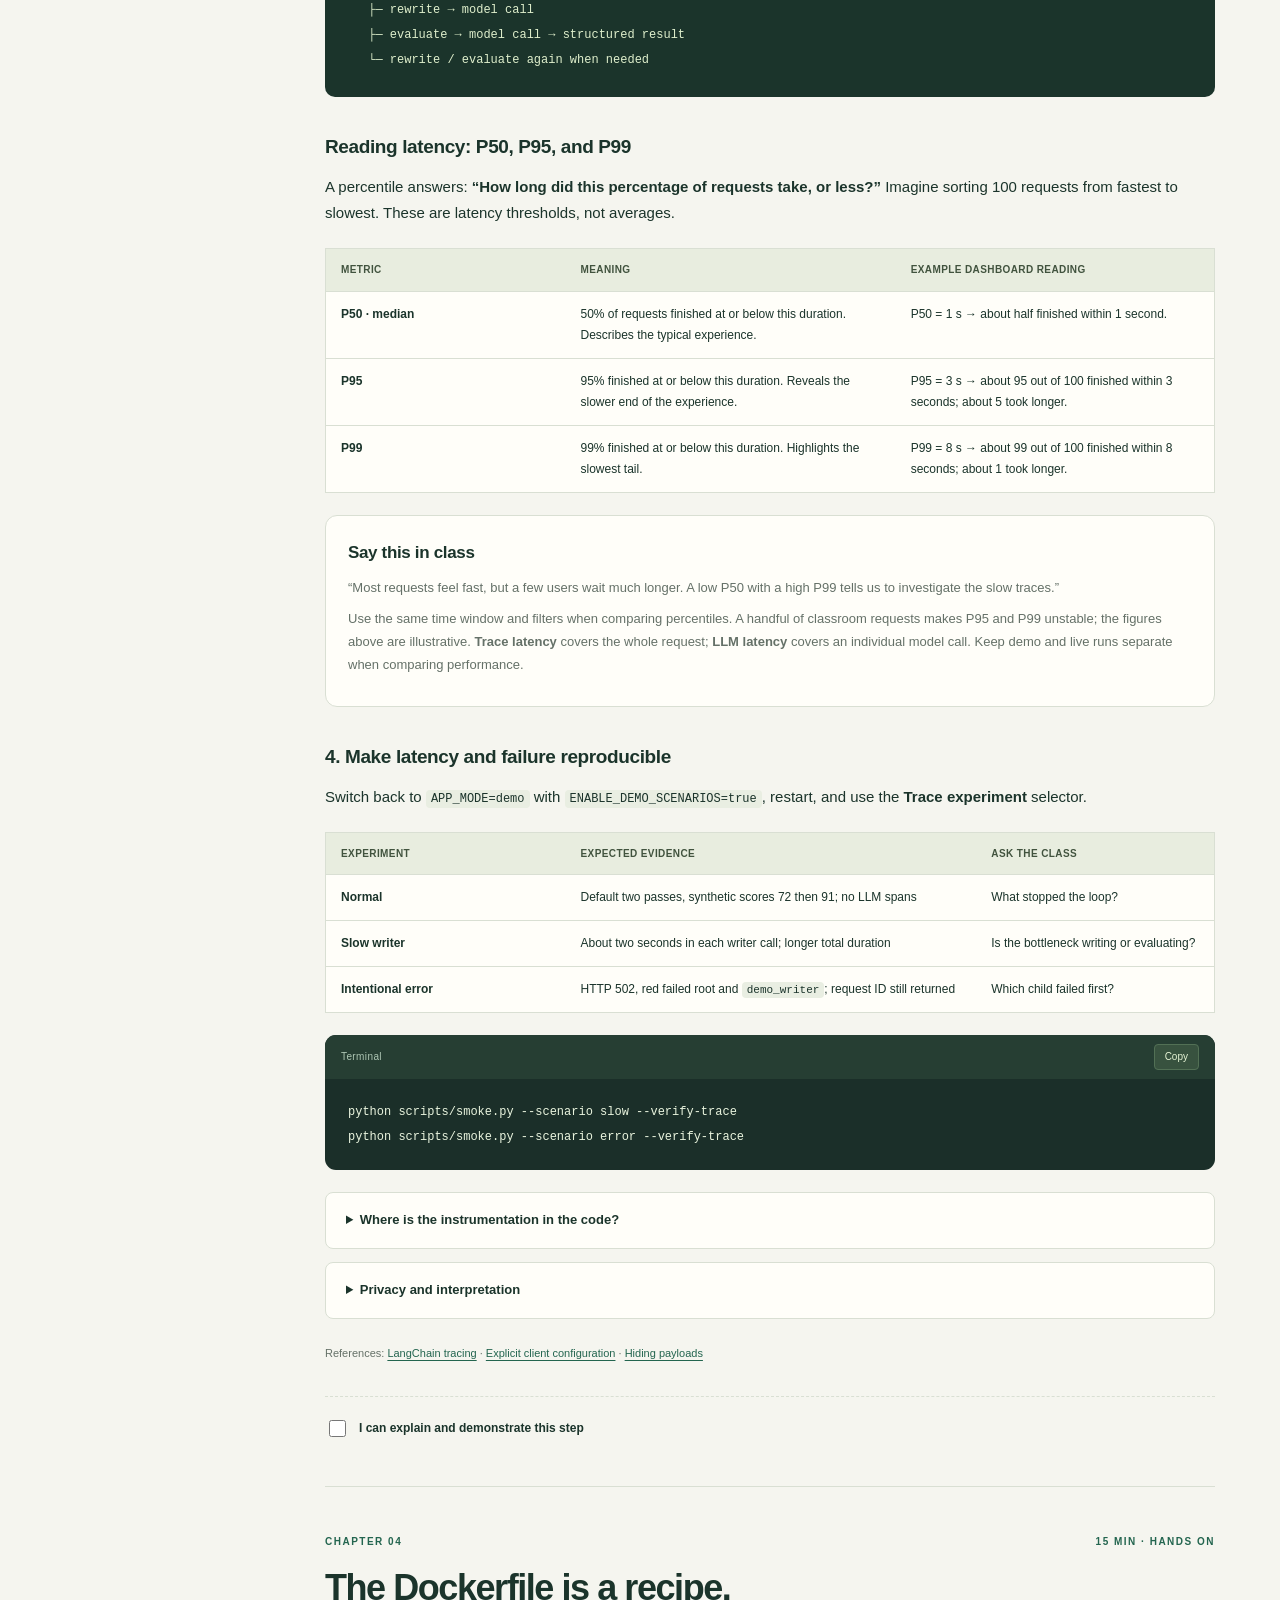
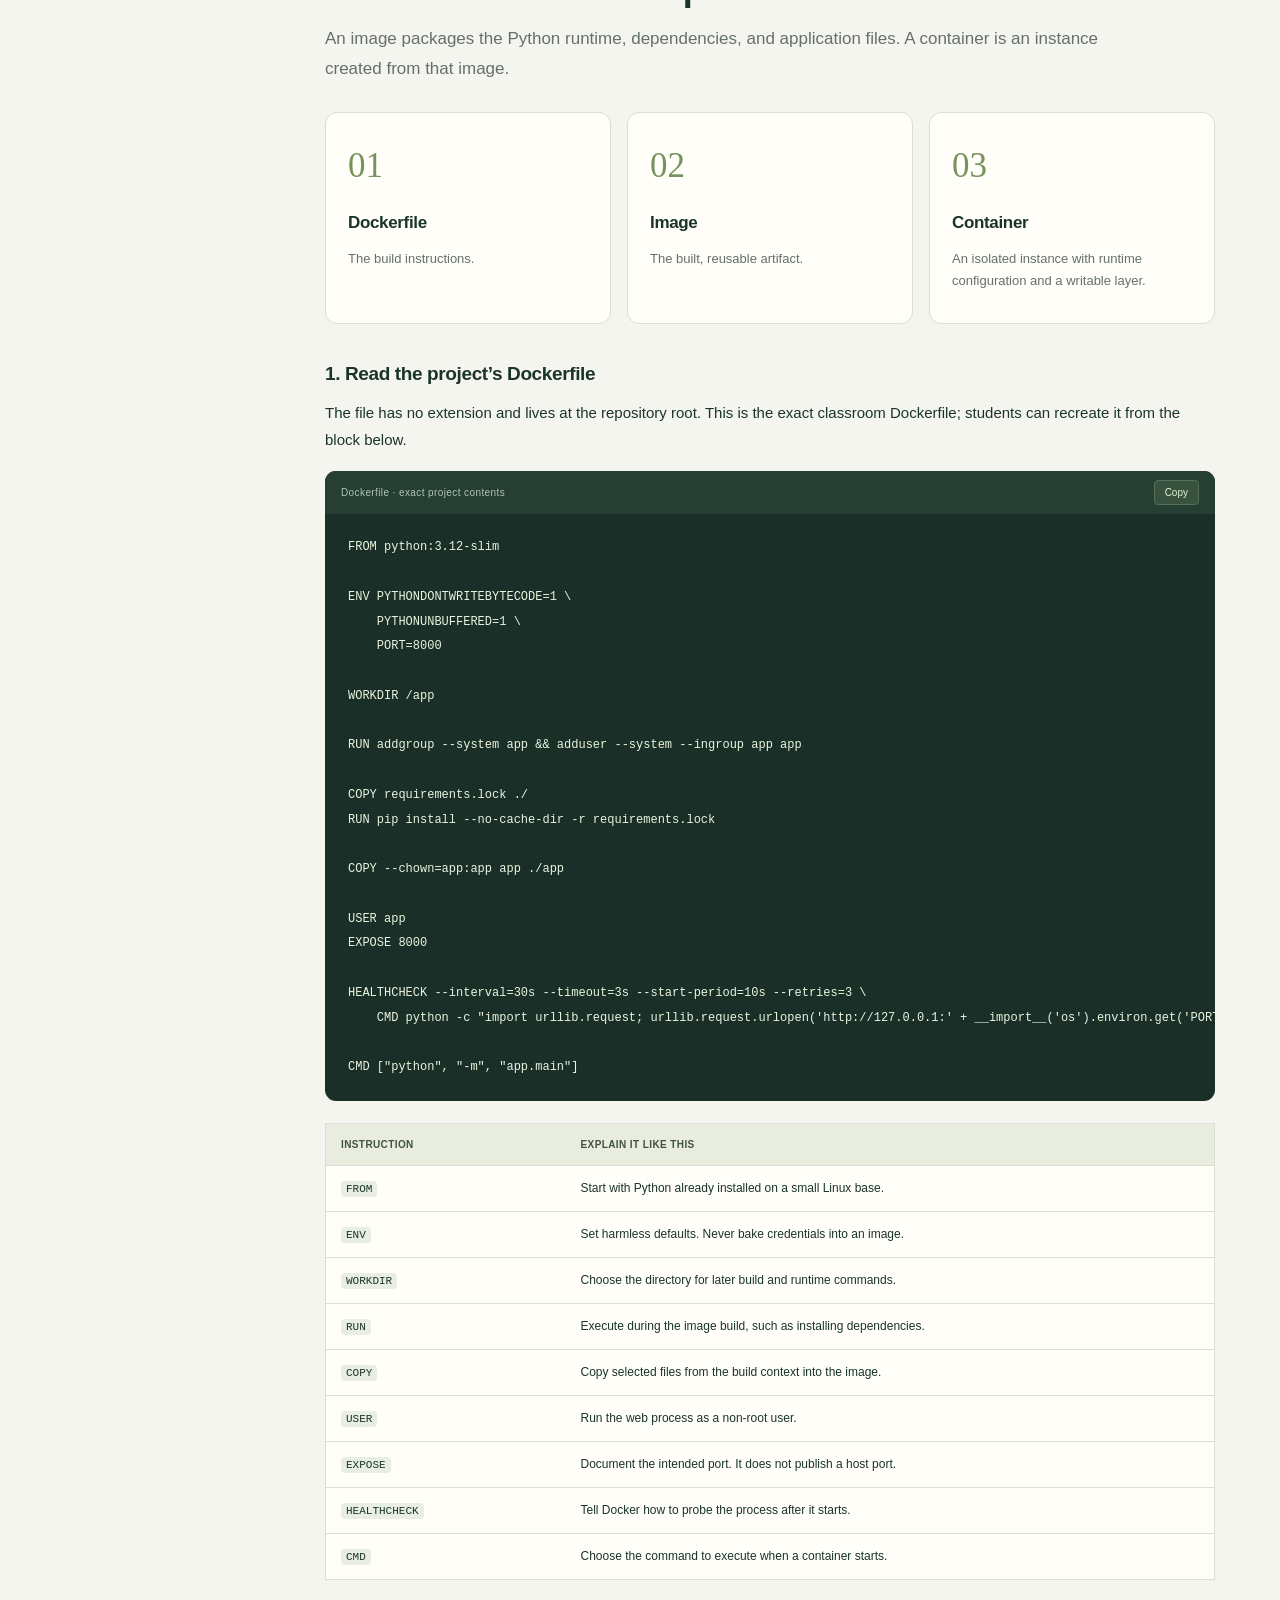
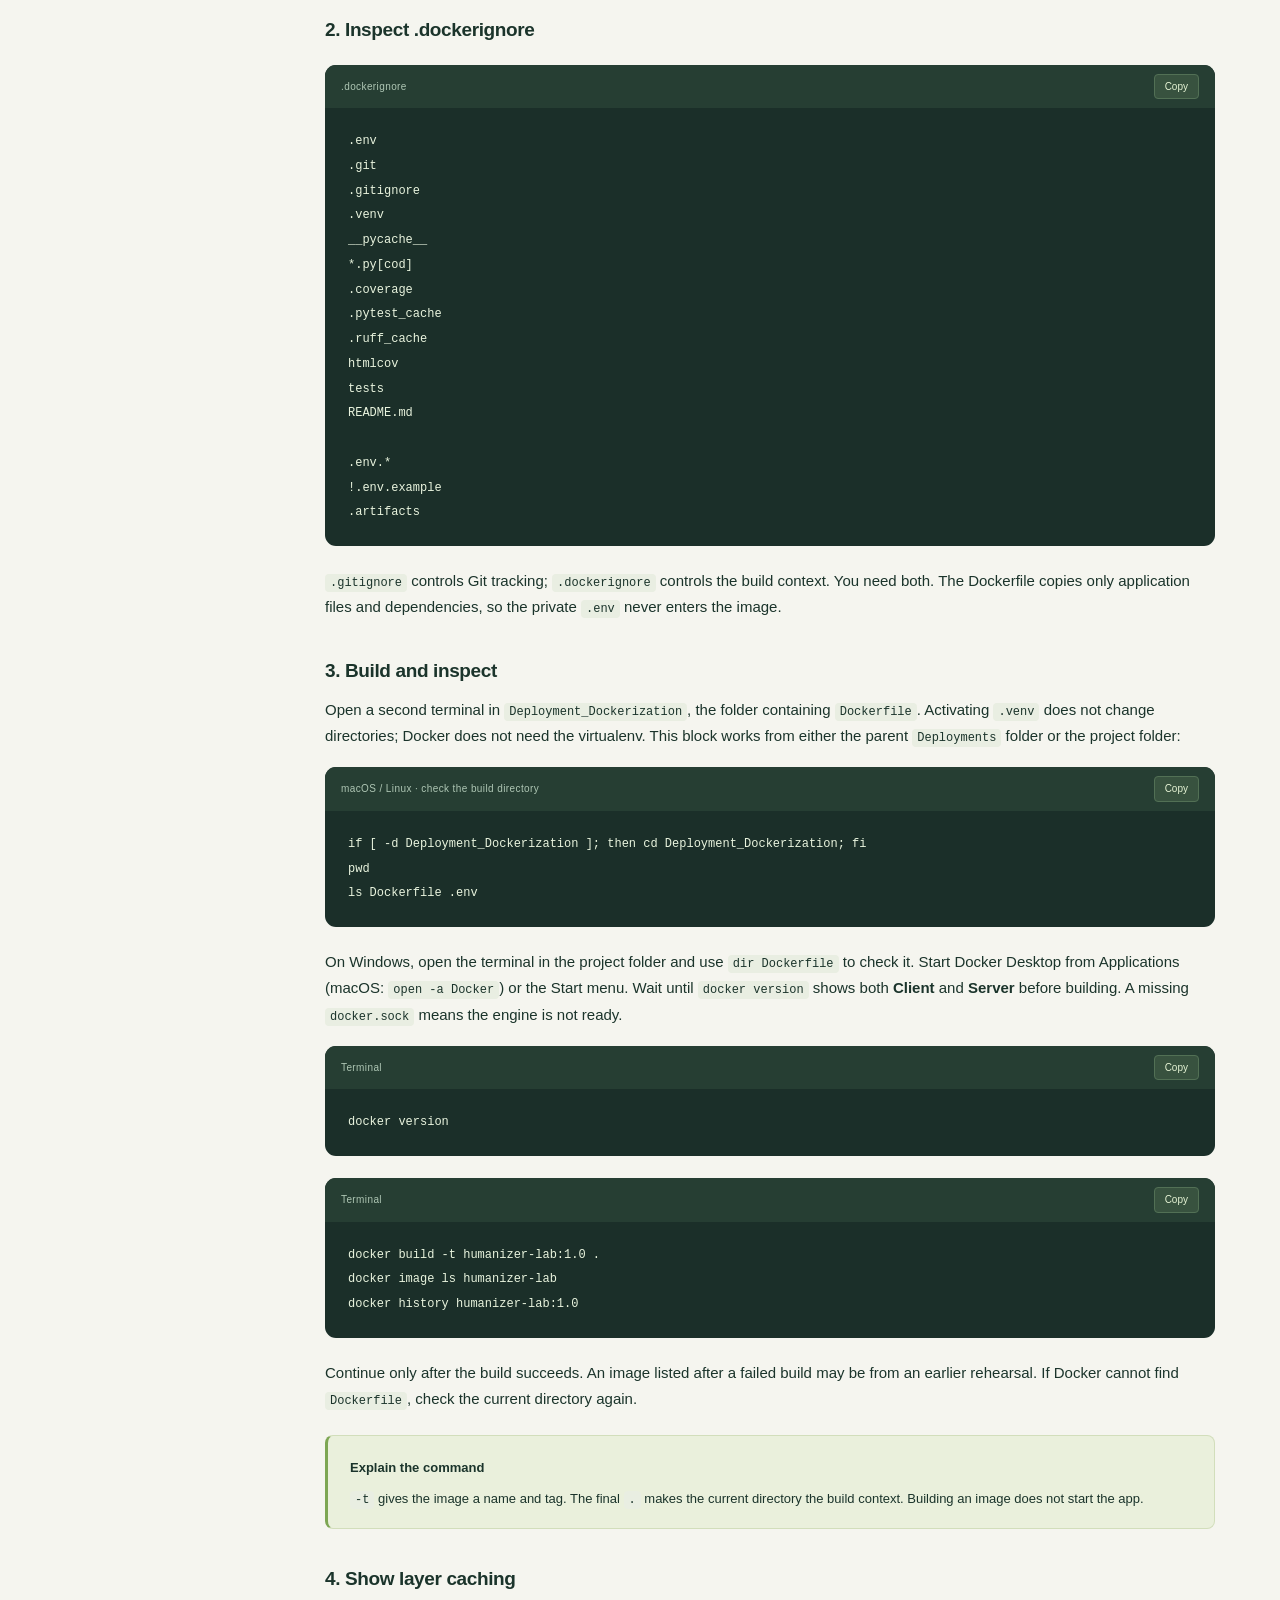
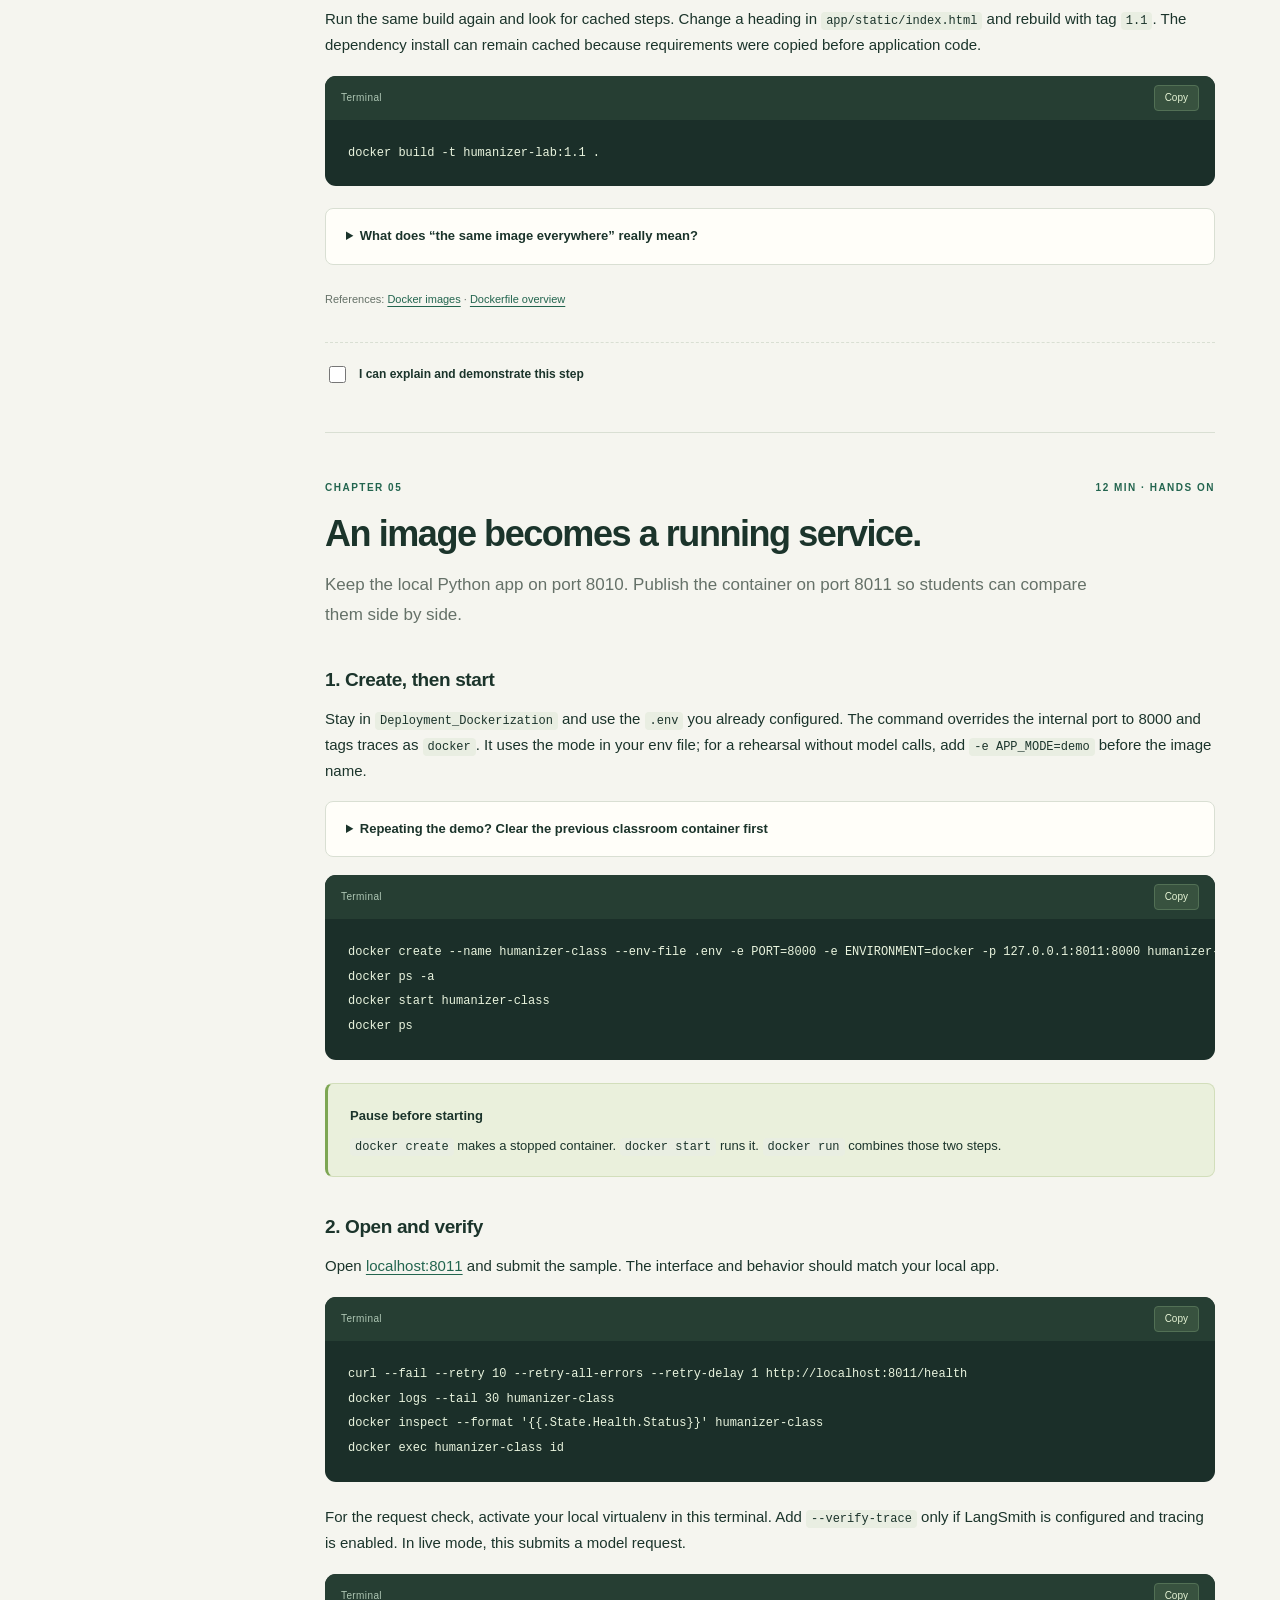
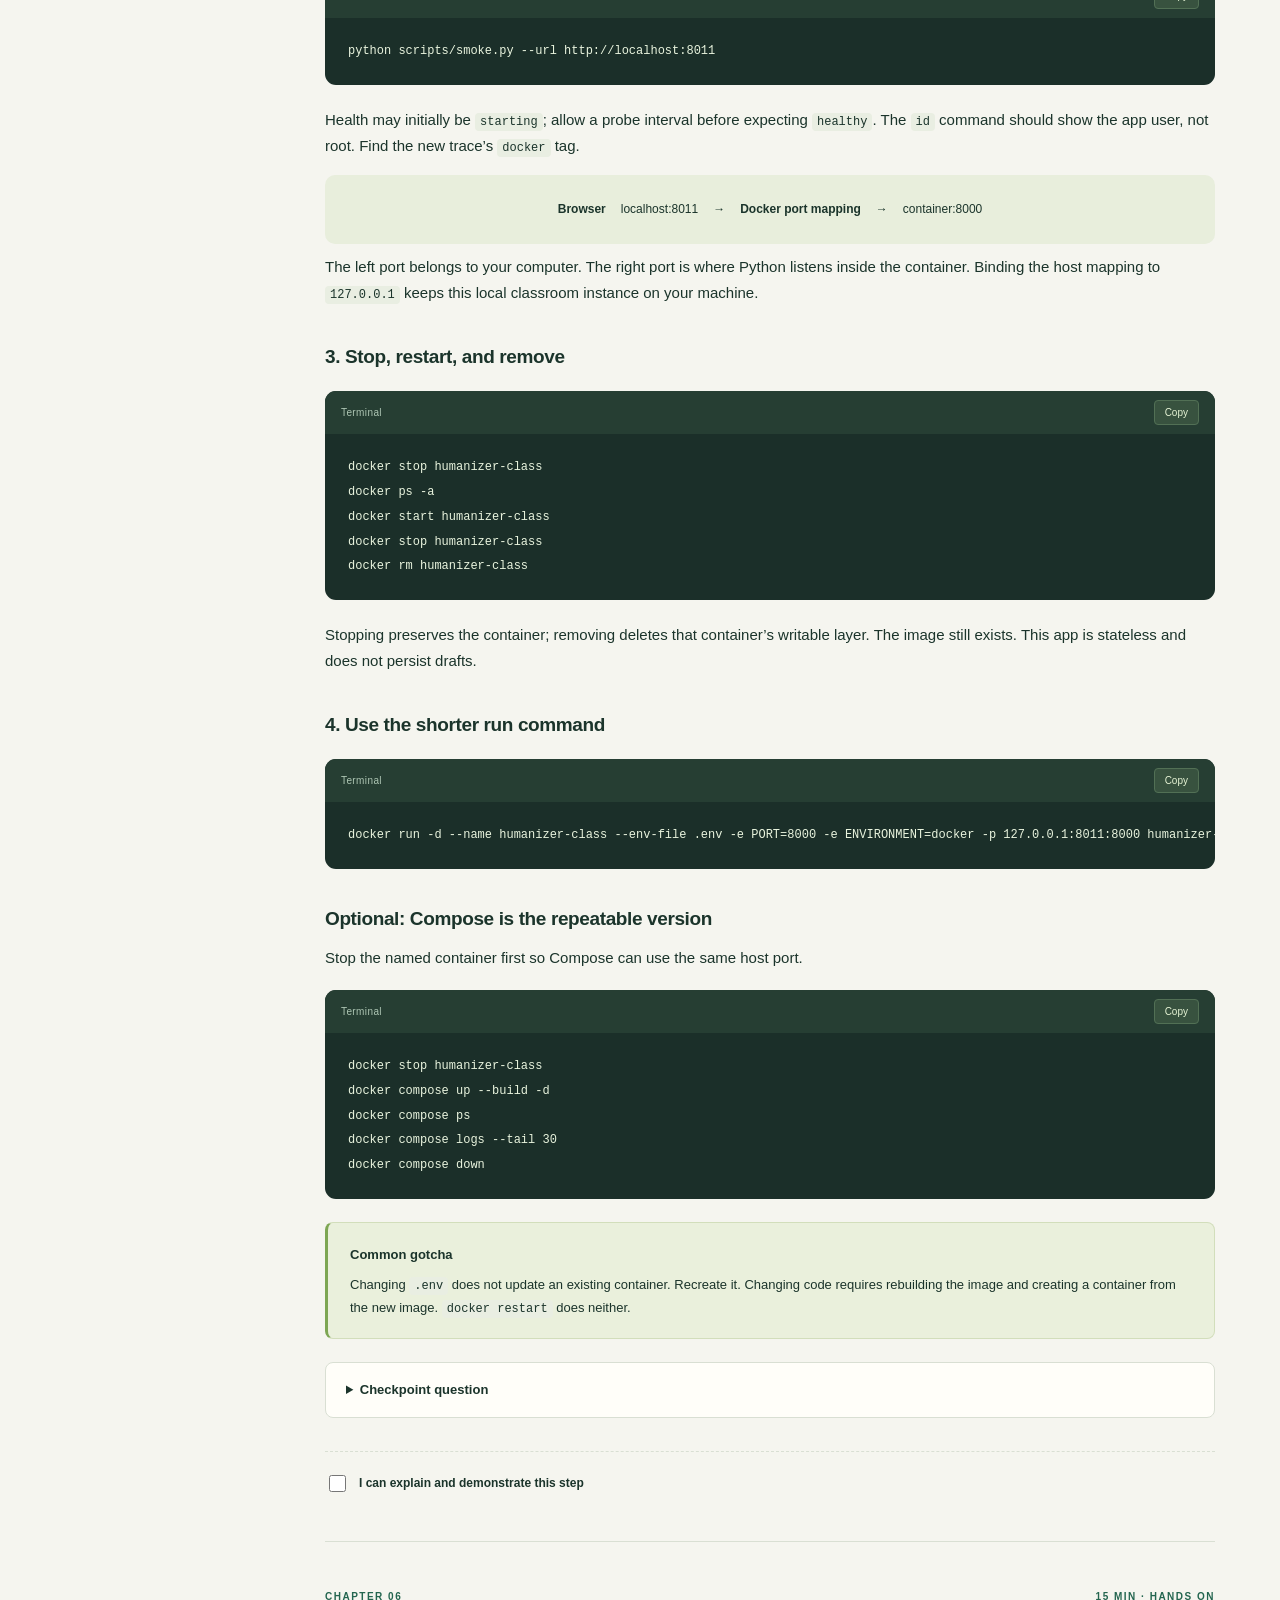
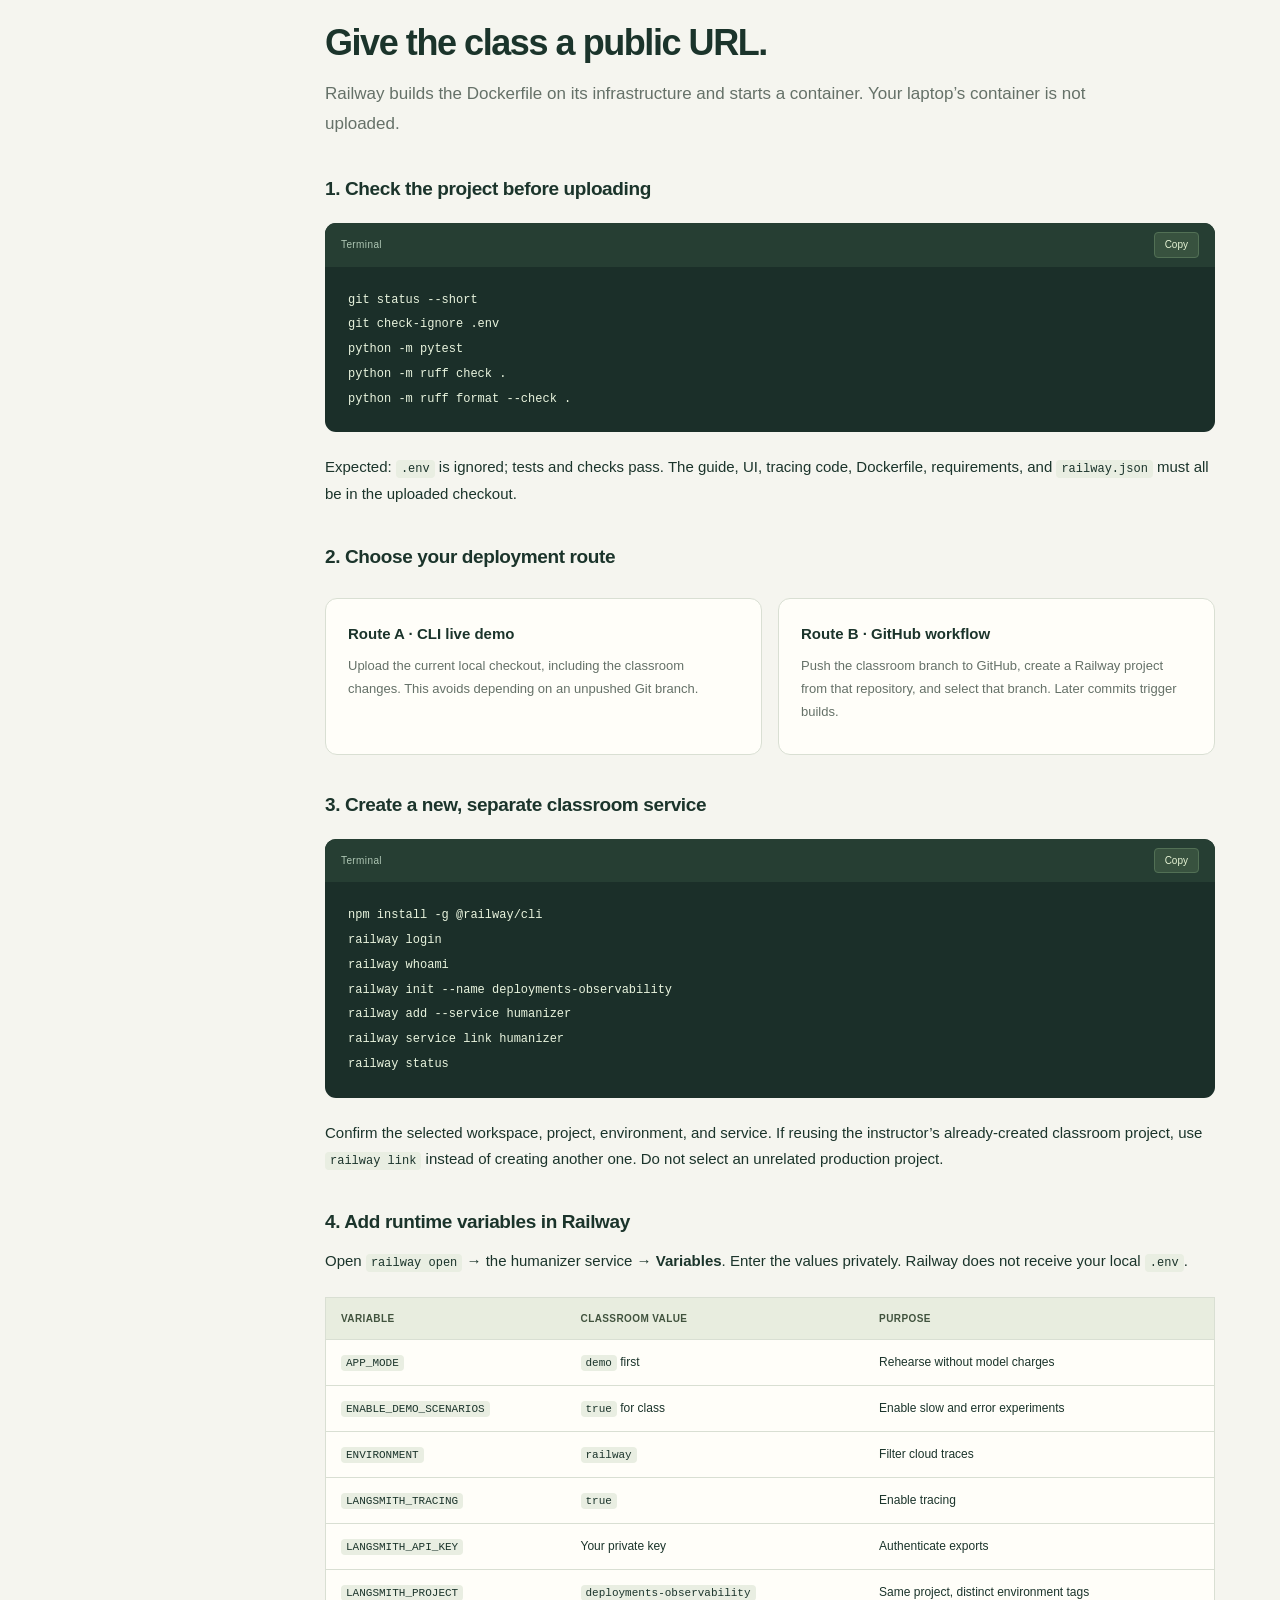
==== commit 4b25e0fe: "Fix Docker demo instructions and add Azure and AWS CLI walkthroughs" ====
--- a/app/static/guide.html
+++ b/app/static/guide.html
@@ -1,7 +1,7 @@
 <!doctype html><html lang="en"><head><meta charset="utf-8"><meta name="viewport" content="width=device-width,initial-scale=1"><meta name="description" content="A hands-on classroom guide to LangSmith observability, Docker images and containers, and Railway deployment, with Azure and AWS discussions."><title>Deployments and observability · The classroom field guide</title><style>
 :root{--ink:#1b342b;--muted:#657168;--paper:#f5f5ef;--line:#d9dfd3;--green:#23654f;--lime:#d9efa0;--sidebar:260px}*{box-sizing:border-box}html{scroll-behavior:smooth;scroll-padding-top:35px}body{margin:0;background:var(--paper);color:var(--ink);font-family:Inter,ui-sans-serif,-apple-system,BlinkMacSystemFont,"Segoe UI",sans-serif;font-size:15px;line-height:1.75}a{color:var(--green);text-underline-offset:3px}button,input{font:inherit}button{cursor:pointer}button:focus-visible,a:focus-visible,input:focus-visible,summary:focus-visible{outline:3px solid #86b847;outline-offset:3px}.skip{position:fixed;top:-60px;left:10px;z-index:10;background:white;padding:10px}.skip:focus{top:10px}.sidebar{position:fixed;inset:0 auto 0 0;width:var(--sidebar);background:#1b342b;color:#edf3e5;padding:30px 24px;overflow-y:auto}.brand{font-weight:750;letter-spacing:-.03em;font-size:22px}.brand span{display:block;font-size:9px;letter-spacing:.22em;color:#c6dfac;font-weight:600;margin-top:2px}.sidebar p{font-size:11px;color:#afc3b5;margin:24px 0 8px}.sidebar nav{display:grid;gap:3px;margin-top:18px}.sidebar nav a{color:#c5d4c8;font-size:12px;text-decoration:none;display:flex;gap:12px;align-items:center;padding:10px 12px;border-radius:7px}.sidebar nav a b{font-size:10px;color:#91aa98;font-weight:500}.sidebar nav a:hover,.sidebar nav a.active{background:#304c3d;color:white}.sidebar nav a.active b{color:var(--lime)}.search{width:100%;background:#294438;border:1px solid #426150;border-radius:7px;color:white;font-size:12px;padding:11px 12px;margin-top:25px}.search::placeholder{color:#b1c3b7}.progress-track{height:4px;background:#3c5446;border-radius:5px;overflow:hidden}.progress-track span{display:block;height:100%;background:var(--lime);width:0}.sidebar small{font-size:10px;color:#adc4b1}.main{margin-left:var(--sidebar);max-width:1450px;padding:0 65px 70px}.topbar{display:flex;justify-content:space-between;align-items:center;gap:15px;padding:23px 0;border-bottom:1px solid var(--line);font-size:10px;letter-spacing:.08em;text-transform:uppercase}.topbar .tools{display:flex;gap:8px}.tools button{background:none;border:1px solid var(--line);border-radius:6px;padding:7px 11px;color:var(--ink);font-size:11px;letter-spacing:0;text-transform:none}.hero{padding:65px 0 45px}.eyebrow,.chapter-meta{font-size:10px;letter-spacing:.15em;text-transform:uppercase;font-weight:750;color:var(--green)}h1{font-size:clamp(40px,5.1vw,76px);letter-spacing:-.055em;line-height:1.02;margin:22px 0}h1 em{font-family:Georgia,serif;font-weight:400;color:var(--green)}.hero .subtitle{max-width:670px;color:var(--muted);font-size:17px;line-height:1.8}.hero-tags{display:flex;flex-wrap:wrap;gap:8px;margin:25px 0}.hero-tags span{font-size:11px;padding:5px 13px;border:1px solid var(--line);border-radius:20px}.start{display:inline-block;background:var(--green);color:white;text-decoration:none;padding:11px 24px;border-radius:8px;font-weight:650;font-size:13px}.overview{display:grid;grid-template-columns:repeat(3,1fr);border:1px solid var(--line);border-radius:14px;overflow:hidden;background:#fffef9;margin-bottom:48px}.overview div{padding:23px;border-right:1px solid var(--line)}.overview div:last-child{border-right:0}.overview strong{font-size:25px;display:block;font-weight:600}.overview span{font-size:11px;color:var(--muted)}.chapter{padding:46px 0;border-top:1px solid var(--line)}.chapter-meta{display:flex;justify-content:space-between;gap:15px;color:var(--green)}h2{font-size:36px;letter-spacing:-.04em;line-height:1.15;margin:16px 0}h3{font-size:19px;letter-spacing:-.02em;margin:33px 0 10px}h4{margin:0 0 8px;font-size:15px}.lead{font-size:17px;color:var(--muted);max-width:800px;margin-bottom:28px}p{margin:10px 0 16px}ul,ol{padding-left:23px}li{padding-left:4px;margin:9px 0}li::marker{color:var(--green)}code{font:12px ui-monospace,SFMono-Regular,Consolas,monospace;background:#e9eee2;border-radius:4px;padding:2px 5px;overflow-wrap:anywhere}pre{margin:0;padding:21px 23px;overflow:auto;line-height:1.65;tab-size:2}pre code{background:none;padding:0;color:#e9f4de;font-size:12px;overflow-wrap:normal;white-space:pre}.codebox{background:#1b2f29;border-radius:11px;overflow:hidden;margin:18px 0 22px}.codehead{padding:9px 16px;background:#263e33;display:flex;justify-content:space-between;align-items:center;color:#aec6b4;font-size:10px;letter-spacing:.04em}.copy{color:#e5f3d4;background:#38523f;border:1px solid #527055;border-radius:4px;font-size:10px;padding:3px 10px}.callout{background:#eaf0dc;border:1px solid #d2debb;border-left:3px solid #7da653;border-radius:8px;padding:18px 22px;margin:23px 0}.callout strong{font-size:13px}.callout p{font-size:13px;margin:7px 0 0}.two-col,.three-col{display:grid;gap:16px;margin:25px 0}.two-col{grid-template-columns:1fr 1fr}.three-col{grid-template-columns:repeat(3,1fr)}.card{padding:22px;border:1px solid var(--line);border-radius:12px;background:#fffef9}.card h3{margin:0 0 10px;font-size:17px}.card p{font-size:13px;margin:8px 0;color:var(--muted)}.big{font-size:35px;font-family:Georgia,serif;color:#78925c;display:block;margin-bottom:12px}table{border-collapse:collapse;width:100%;margin:22px 0;font-size:12px;background:#fffef9;border:1px solid var(--line)}th{text-align:left;background:#e8eddf;color:#41533e;font-size:10px;text-transform:uppercase;letter-spacing:.04em}td,th{padding:12px 15px;border-bottom:1px solid var(--line);vertical-align:top}td:first-child{font-weight:550;width:27%}td code{font-size:11px}details{border:1px solid var(--line);border-radius:8px;padding:16px 20px;margin:13px 0;background:#fffef9}summary{cursor:pointer;font-weight:650;font-size:13px}details p{font-size:13px;margin:15px 0 4px}.complete{display:flex;align-items:center;gap:10px;margin-top:33px;font-size:12px;font-weight:600;padding-top:20px;border-top:1px dashed var(--line);cursor:pointer}input[type=checkbox]{accent-color:var(--green);width:17px;height:17px;flex-shrink:0}.source{font-size:11px;color:var(--muted);margin-top:25px}.journey{display:flex;gap:12px;align-items:center;justify-content:space-between;background:#e9eedd;padding:22px;border-radius:12px;margin:25px 0}.journey div{min-width:0}.journey b{font-size:12px;display:block}.journey span{font-size:10px;color:var(--muted);display:block}.journey i{color:#78925c;font-style:normal}.trace-tree{background:#1b342b;color:#dfefcc;border-radius:10px;padding:24px;font:12px/2.1 ui-monospace,monospace;overflow:auto}.trace-tree span{color:#9cb39d}.port-map{display:flex;align-items:center;flex-wrap:wrap;justify-content:center;gap:15px;background:#e8eedc;padding:24px;border-radius:10px;font-size:12px}.port-map i{font-style:normal}.os-tabs{display:flex;gap:5px;margin-top:18px}.os-tabs button{border:1px solid var(--line);background:#fffef9;color:var(--muted);padding:7px 13px;border-radius:6px;font-size:11px}.os-tabs button.active{background:var(--green);color:white}.quiz{padding:20px;border:1px solid var(--line);border-radius:10px;background:#fffef9;margin:14px 0}.quiz>p:first-child{font-weight:650;font-size:13px}.quiz button{display:block;width:100%;text-align:left;border:1px solid var(--line);padding:10px 14px;background:#f5f7ef;border-radius:6px;margin:7px 0;font-size:12px;color:var(--ink)}.quiz button.selected{border-color:var(--green);background:#e4edcf}.quiz-result{font-size:12px;margin:10px 0 0;color:var(--green)}.preflight{list-style:none;padding:0}.preflight li{display:flex;gap:12px;align-items:center}.preflight label{font-size:13px;cursor:pointer}.footer{font-size:11px;border-top:1px solid var(--line);padding:26px 0;color:var(--muted)}#empty-search{display:none;padding:30px}.presenting{font-size:18px}.presenting .sidebar{display:none}.presenting .main{margin:0 auto;max-width:1150px}.presenting pre code{font-size:15px}.presenting td,.presenting .card p{font-size:15px}.presenting .topbar{position:sticky;top:0;background:var(--paper);z-index:2}[hidden]{display:none!important}@media(max-width:1100px){.main{padding:0 30px 50px}:root{--sidebar:220px}.sidebar{padding:24px 16px}.journey{flex-wrap:wrap;justify-content:flex-start}.journey div{min-width:100px}}@media(max-width:760px){.sidebar{position:relative;width:100%;padding:20px}.sidebar nav{display:flex;overflow:auto;gap:5px;margin:10px 0}.sidebar nav a{white-space:nowrap;padding:8px}.sidebar .brand{font-size:20px}.sidebar .search{margin-top:15px}.sidebar p{margin-top:12px}.main{margin:0;padding:0 20px 30px}.hero{padding:35px 0}h1{font-size:47px}h2{font-size:30px}.two-col,.three-col{grid-template-columns:1fr}.overview div{padding:15px}.overview strong{font-size:20px}.topbar{align-items:flex-start;font-size:8px}.tools button{font-size:10px}.chapter-meta{font-size:8px}td,th{padding:10px 8px}table{font-size:11px}pre{padding:17px}.journey{gap:10px}.chapter{overflow-wrap:anywhere}.trace-tree{font-size:10px}}@media print{body{background:white;font-size:11px;color:#111}.sidebar,.topbar,.copy,.complete,.os-tabs,.start,.quiz button{display:none!important}.main{margin:0;padding:0;max-width:none}.hero{padding:0 0 20px}h1{font-size:36px}h2{font-size:24px}.chapter{padding:25px 0;break-before:page}.chapter[hidden]{display:block!important}.codebox{background:#f3f3f3;border:1px solid #bbb}.codehead{background:#ddd;color:#111}pre{white-space:pre-wrap}pre code{color:#111;font-size:9px;white-space:pre-wrap;overflow-wrap:anywhere}table,.card,.callout,.codebox{break-inside:avoid}.journey{background:#eee}.trace-tree{background:#eee;color:#111}.trace-tree span{color:#333}.hero-tags span{padding:3px 8px}.source a{color:#333}a{color:#111}.lead{font-size:13px}.presenting td,.presenting .card p{font-size:11px}}@media(prefers-reduced-motion:reduce){html{scroll-behavior:auto}}
 </style></head><body>
-<a class="skip" href="#content">Skip to guide</a><aside class="sidebar"><div class="brand">The deployment lab<span>A CLASS BY NISARG KADAM</span></div><label class="sr-only" for="search" style="display:block;font-size:11px;margin-top:20px;color:#b1c3b7">Find a topic · press /</label><input id="search" class="search" type="search" placeholder="Search commands, tracing…" style="margin-top:7px"><nav aria-label="Guide chapters"><a href="#map"><b>01</b>The big picture</a><a href="#setup"><b>02</b>Local setup</a><a href="#langsmith"><b>03</b>LangSmith live</a><a href="#dockerfile"><b>04</b>Build the image</a><a href="#container"><b>05</b>Run a container</a><a href="#railway"><b>06</b>Railway live</a><a href="#azure"><b>07</b>Azure discussion</a><a href="#aws"><b>08</b>AWS discussion</a><a href="#challenge"><b>09</b>Practice + cleanup</a><a href="#troubleshooting"><b>10</b>Troubleshooting</a></nav><p id="progress-label">0 chapters complete</p><div class="progress-track"><span id="progress"></span></div><small>Progress stays in this browser.</small></aside>
+<a class="skip" href="#content">Skip to guide</a><aside class="sidebar"><div class="brand">The deployment lab<span>A CLASS BY NISARG KADAM</span></div><label class="sr-only" for="search" style="display:block;font-size:11px;margin-top:20px;color:#b1c3b7">Find a topic · press /</label><input id="search" class="search" type="search" placeholder="Search commands, tracing…" style="margin-top:7px"><nav aria-label="Guide chapters"><a href="#map"><b>01</b>The big picture</a><a href="#setup"><b>02</b>Local setup</a><a href="#langsmith"><b>03</b>LangSmith live</a><a href="#dockerfile"><b>04</b>Build the image</a><a href="#container"><b>05</b>Run a container</a><a href="#railway"><b>06</b>Railway live</a><a href="#azure"><b>07</b>Azure CLI deployment</a><a href="#aws"><b>08</b>AWS CLI deployment</a><a href="#challenge"><b>09</b>Practice + cleanup</a><a href="#troubleshooting"><b>10</b>Troubleshooting</a></nav><p id="progress-label">0 chapters complete</p><div class="progress-track"><span id="progress"></span></div><small>Progress stays in this browser.</small></aside>
 <main class="main" id="content"><div class="topbar"><span>FIELD GUIDE / 2026 EDITION</span><div class="tools"><button id="present" aria-pressed="false">Presenter view</button><button id="print">Print / save PDF</button></div></div><header class="hero"><div class="eyebrow">FROM A LOCAL REQUEST TO A CLOUD SERVICE</div><h1>Deployments<br />and <em>observability.</em></h1><p class="subtitle">Build it. See inside it. Ship it.<br>A practical, step-by-step guide to taking an AI application from your laptop to a live URL.</p><div class="hero-tags"><span>LangSmith</span><span>Docker</span><span>Railway</span><span>Azure + AWS</span></div><a href="#map" class="start">Start the class →</a></header><div class="overview"><div><strong>90 min</strong><span>Suggested classroom session</span></div><div><strong>3 live labs</strong><span>Observe · containerize · deploy</span></div><div><strong>1 application</strong><span>The same Humanizer throughout</span></div></div><p id="empty-search" role="status">No matching chapters. Try “port”, “trace”, or “Docker”.</p><section class="chapter" id="map" data-search="The big picture">
     <div class="chapter-meta"><span>CHAPTER 01</span><span>7 MIN · DISCUSSION</span></div>
     <h2>One app. Every step to the cloud.</h2><p class="lead">Today we will turn a Python application into a running, observable service. Our example is Humanizer: a draft goes in, a reviewed rewrite comes out.</p><div class="journey"><div><b>Code</b><span>FastAPI + LangGraph</span></div><i>→</i><div><b>Observe</b><span>LangSmith traces</span></div><i>→</i><div><b>Package</b><span>Docker image</span></div><i>→</i><div><b>Run</b><span>Container</span></div><i>→</i><div><b>Publish</b><span>Railway URL</span></div></div>
@@ -95,23 +95,25 @@
 .env.*
 !.env.example
 .artifacts</code></pre></div><p><code>.gitignore</code> controls Git tracking; <code>.dockerignore</code> controls the build context. You need both. The Dockerfile copies only application files and dependencies, so the private <code>.env</code> never enters the image.</p>
-<h3>3. Build and inspect</h3><div class="codebox"><div class="codehead"><span>Terminal</span><button class="copy" type="button">Copy</button></div><pre><code>docker version
-docker build -t humanizer-lab:1.0 .
+<h3>3. Build and inspect</h3><p>Open a second terminal in <code>Deployment_Dockerization</code>, the folder containing <code>Dockerfile</code>. Activating <code>.venv</code> does not change directories; Docker does not need the virtualenv. This block works from either the parent <code>Deployments</code> folder or the project folder:</p><div class="codebox"><div class="codehead"><span>macOS / Linux · check the build directory</span><button class="copy" type="button">Copy</button></div><pre><code>if [ -d Deployment_Dockerization ]; then cd Deployment_Dockerization; fi
+pwd
+ls Dockerfile .env</code></pre></div><p>On Windows, open the terminal in the project folder and use <code>dir Dockerfile</code> to check it. Start Docker Desktop from Applications (macOS: <code>open -a Docker</code>) or the Start menu. Wait until <code>docker version</code> shows both <b>Client</b> and <b>Server</b> before building. A missing <code>docker.sock</code> means the engine is not ready.</p><div class="codebox"><div class="codehead"><span>Terminal</span><button class="copy" type="button">Copy</button></div><pre><code>docker version</code></pre></div><div class="codebox"><div class="codehead"><span>Terminal</span><button class="copy" type="button">Copy</button></div><pre><code>docker build -t humanizer-lab:1.0 .
 docker image ls humanizer-lab
-docker history humanizer-lab:1.0</code></pre></div><div class="callout tip"><strong>Explain the command</strong><p><code>-t</code> gives the image a name and tag. The final <code>.</code> makes the current directory the build context. Building an image does not start the app.</p></div>
+docker history humanizer-lab:1.0</code></pre></div><p>Continue only after the build succeeds. An image listed after a failed build may be from an earlier rehearsal. If Docker cannot find <code>Dockerfile</code>, check the current directory again.</p><div class="callout tip"><strong>Explain the command</strong><p><code>-t</code> gives the image a name and tag. The final <code>.</code> makes the current directory the build context. Building an image does not start the app.</p></div>
 <h3>4. Show layer caching</h3><p>Run the same build again and look for cached steps. Change a heading in <code>app/static/index.html</code> and rebuild with tag <code>1.1</code>. The dependency install can remain cached because requirements were copied before application code.</p><div class="codebox"><div class="codehead"><span>Terminal</span><button class="copy" type="button">Copy</button></div><pre><code>docker build -t humanizer-lab:1.1 .</code></pre></div><details><summary>What does “the same image everywhere” really mean?</summary><p>The same application packaging can run across platforms that support its CPU architecture and container OS. A Mac’s ARM image is not automatically an x86 image. Railway builds in its own environment. For a manual cloud image build from Apple Silicon, specify the target architecture (often <code>linux/amd64</code>) or publish a multi-platform image. Configuration and secrets are injected separately at runtime.</p></details>
 <p class="source">References: <a href="https://docs.docker.com/get-started/docker-concepts/the-basics/what-is-an-image/">Docker images</a> · <a href="https://docs.docker.com/build/concepts/dockerfile/">Dockerfile overview</a></p>
     <label class="complete"><input type="checkbox" data-check="dockerfile"> I can explain and demonstrate this step</label></section><section class="chapter" id="container" data-search="Run a container">
     <div class="chapter-meta"><span>CHAPTER 05</span><span>12 MIN · HANDS ON</span></div>
-    <h2>An image becomes a running service.</h2><p class="lead">Keep the local Python app on port 8010. Publish the container on port 8011 so students can compare them side by side.</p><h3>1. Create, then start</h3><p>Use the <code>.env</code> you already configured. The command overrides the internal port to 8000 and tags traces as <code>docker</code>.</p><div class="codebox"><div class="codehead"><span>Terminal</span><button class="copy" type="button">Copy</button></div><pre><code>docker create --name humanizer-class --env-file .env -e PORT=8000 -e ENVIRONMENT=docker -p 127.0.0.1:8011:8000 humanizer-lab:1.0
+    <h2>An image becomes a running service.</h2><p class="lead">Keep the local Python app on port 8010. Publish the container on port 8011 so students can compare them side by side.</p><h3>1. Create, then start</h3><p>Stay in <code>Deployment_Dockerization</code> and use the <code>.env</code> you already configured. The command overrides the internal port to 8000 and tags traces as <code>docker</code>. It uses the mode in your env file; for a rehearsal without model calls, add <code>-e APP_MODE=demo</code> before the image name.</p>
+<details><summary>Repeating the demo? Clear the previous classroom container first</summary><p>Check for the existing container. If it exists, stop and remove it before the create step so the new container uses the rebuilt image. This deletes its writable layer; the app does not persist drafts. If no container is listed, skip stop/remove.</p><div class="codebox"><div class="codehead"><span>Terminal</span><button class="copy" type="button">Copy</button></div><pre><code>docker ps -a --filter name=humanizer-class</code></pre></div><div class="codebox"><div class="codehead"><span>Terminal</span><button class="copy" type="button">Copy</button></div><pre><code>docker stop humanizer-class
+docker rm humanizer-class</code></pre></div></details><div class="codebox"><div class="codehead"><span>Terminal</span><button class="copy" type="button">Copy</button></div><pre><code>docker create --name humanizer-class --env-file .env -e PORT=8000 -e ENVIRONMENT=docker -p 127.0.0.1:8011:8000 humanizer-lab:1.0
 docker ps -a
 docker start humanizer-class
 docker ps</code></pre></div><div class="callout tip"><strong>Pause before starting</strong><p><code>docker create</code> makes a stopped container. <code>docker start</code> runs it. <code>docker run</code> combines those two steps.</p></div>
-<h3>2. Open and verify</h3><p>Open <a href="http://localhost:8011">localhost:8011</a> and submit the sample. The interface and behavior should match your local app.</p><div class="codebox"><div class="codehead"><span>Terminal</span><button class="copy" type="button">Copy</button></div><pre><code>curl http://localhost:8011/health
+<h3>2. Open and verify</h3><p>Open <a href="http://localhost:8011">localhost:8011</a> and submit the sample. The interface and behavior should match your local app.</p><div class="codebox"><div class="codehead"><span>Terminal</span><button class="copy" type="button">Copy</button></div><pre><code>curl --fail --retry 10 --retry-all-errors --retry-delay 1 http://localhost:8011/health
 docker logs --tail 30 humanizer-class
 docker inspect --format &#x27;{{.State.Health.Status}}&#x27; humanizer-class
-docker exec humanizer-class id
-python scripts/smoke.py --url http://localhost:8011 --verify-trace</code></pre></div><p>Health may initially be <code>starting</code>; allow a probe interval before expecting <code>healthy</code>. The <code>id</code> command should show the app user, not root. Find the new trace’s <code>docker</code> tag.</p>
+docker exec humanizer-class id</code></pre></div><p>For the request check, activate your local virtualenv in this terminal. Add <code>--verify-trace</code> only if LangSmith is configured and tracing is enabled. In live mode, this submits a model request.</p><div class="codebox"><div class="codehead"><span>Terminal</span><button class="copy" type="button">Copy</button></div><pre><code>python scripts/smoke.py --url http://localhost:8011</code></pre></div><p>Health may initially be <code>starting</code>; allow a probe interval before expecting <code>healthy</code>. The <code>id</code> command should show the app user, not root. Find the new trace’s <code>docker</code> tag.</p>
 <div class="port-map"><b>Browser</b><span>localhost:8011</span><i>→</i><b>Docker port mapping</b><i>→</i><span>container:8000</span></div>
 <p>The left port belongs to your computer. The right port is where Python listens inside the container. Binding the host mapping to <code>127.0.0.1</code> keeps this local classroom instance on your machine.</p>
 <h3>3. Stop, restart, and remove</h3><div class="codebox"><div class="codehead"><span>Terminal</span><button class="copy" type="button">Copy</button></div><pre><code>docker stop humanizer-class
@@ -162,23 +164,192 @@
 git push -u origin class/deployments-observability</code></pre></div></details>
 <details><summary>Rollback exercise</summary><p>Open the service’s deployment history, identify the last working deployment, and use its rollback action when available. Then fix the source and redeploy. A rollback does not undo external side effects or necessarily restore changed secrets and settings—verify configuration separately.</p></details>
 <p class="source">References: <a href="https://docs.railway.com/cli/deploying">CLI deployment</a> · <a href="https://docs.railway.com/builds/dockerfiles">Dockerfile builds</a> · <a href="https://docs.railway.com/deployments/healthchecks">Health checks</a></p>
-    <label class="complete"><input type="checkbox" data-check="railway"> I can explain and demonstrate this step</label></section><section class="chapter" id="azure" data-search="Azure discussion">
-    <div class="chapter-meta"><span>CHAPTER 07</span><span>4 MIN · DISCUSSION</span></div>
-    <h2>Same app, Azure building blocks.</h2><p class="lead">Discussion only in this class. Azure Container Registry stores the image; Azure Container Apps runs it behind managed ingress.</p><div class="journey"><div><b>Dockerfile</b><span>Build</span></div><i>→</i><div><b>ACR</b><span>Store image</span></div><i>→</i><div><b>Container Apps</b><span>Run revision</span></div><i>→</i><div><b>HTTPS</b><span>Public ingress</span></div></div>
+    <label class="complete"><input type="checkbox" data-check="railway"> I can explain and demonstrate this step</label></section><section class="chapter" id="azure" data-search="Azure CLI deployment">
+    <div class="chapter-meta"><span>CHAPTER 07</span><span>20 MIN · HANDS ON</span></div>
+    <h2>Same app, Azure building blocks.</h2><p class="lead">Optional CLI lab: Azure Container Registry stores the image; Azure Container Apps runs it behind managed HTTPS ingress.</p><div class="journey"><div><b>Dockerfile</b><span>Build</span></div><i>→</i><div><b>ACR</b><span>Store image</span></div><i>→</i><div><b>Container Apps</b><span>Run revision</span></div><i>→</i><div><b>HTTPS</b><span>Public ingress</span></div></div>
 <h3>Deployment walkthrough</h3><ol><li><b>Choose a subscription and region.</b> Put classroom resources in a dedicated resource group so cleanup is easy to identify. Confirm the subscription’s budget before provisioning.</li><li><b>Create Azure Container Registry (ACR).</b> Build and push a Linux image using ACR’s remote build, or Docker with the target platform.</li><li><b>Create a Container Apps environment and app.</b> Point the app at your ACR image/tag. Grant its managed identity permission to pull that image rather than distributing registry passwords.</li><li><b>Set ingress.</b> Enable external HTTP ingress and set the target port to <code>8000</code>. Set runtime <code>PORT=8000</code> and <code>ENVIRONMENT=azure</code>.</li><li><b>Add configuration and secrets.</b> Add LangSmith variables and the mode. Store API keys as Container Apps secrets or Key Vault references; reference them from environment variables. Managed identity needs the appropriate Key Vault permissions.</li><li><b>Define probes and scaling.</b> Use <code>/health</code> for liveness/startup and <code>/ready</code> for configuration readiness. Discuss minimum replicas, cold starts, and maximum replicas.</li><li><b>Verify and inspect.</b> Open the app’s HTTPS address, send a request, inspect console logs, then locate the <code>azure</code> trace in LangSmith.</li></ol>
-<h3>Illustrative image push</h3><p>These commands assume you already created and selected the correct registry and resource group. Replace the registry placeholder. They create a remote build and can incur charges; they are reference material, not part of today’s live demo.</p><div class="codebox"><div class="codehead"><span>Reference only · Azure CLI</span><button class="copy" type="button">Copy</button></div><pre><code>az login
-az account show
-az acr build --registry YOUR_REGISTRY_NAME --image humanizer-lab:1.0 .</code></pre></div>
+<h3>1. Install, sign in, and select the subscription</h3><p>Run blocks in order in the same Bash terminal, from Deployment_Dockerization. On macOS with Homebrew, install the CLI below; on Linux use Microsoft's Azure CLI installer. Replace the subscription ID. These commands provision billable cloud resources.</p><div class="codebox"><div class="codehead"><span>Bash · run in order</span><button class="copy" type="button">Copy</button></div><pre><code># macOS only, if Azure CLI is missing
+brew install azure-cli
+# Use Bash for all remaining blocks (also available through WSL on Windows).
+bash
+if [ -d Deployment_Dockerization ]; then cd Deployment_Dockerization; fi
+ls Dockerfile
+az login
+az account list --output table
+az account set --subscription &quot;YOUR_SUBSCRIPTION_ID&quot;
+az account show --output table
+az extension add --name containerapp --upgrade
+az provider register --namespace Microsoft.App --wait
+az provider register --namespace Microsoft.OperationalInsights --wait
+az provider register --namespace Microsoft.ContainerRegistry --wait
+az provider register --namespace Microsoft.ManagedIdentity --wait
+AZ_LOCATION=southeastasia
+AZ_SUFFIX=$(date +%s)
+AZ_RG=&quot;humanizer-demo-$AZ_SUFFIX&quot;
+AZ_ACR=&quot;humanizer$AZ_SUFFIX&quot;
+AZ_APP=humanizer
+AZ_ENV=humanizer-env
+AZ_TAG=1.0</code></pre></div><h3>2. Create the registry and build the image</h3><p>The remote build targets Linux AMD64, including when your laptop is Apple Silicon. The registry name must be globally unique; change AZ_ACR if it is already taken.</p><div class="codebox"><div class="codehead"><span>Bash · run in order</span><button class="copy" type="button">Copy</button></div><pre><code>az group create --name &quot;$AZ_RG&quot; --location &quot;$AZ_LOCATION&quot;
+az acr create --resource-group &quot;$AZ_RG&quot; --name &quot;$AZ_ACR&quot; --sku Basic --role-assignment-mode rbac
+az acr config authentication-as-arm update -r &quot;$AZ_ACR&quot; --status enabled
+az acr build --registry &quot;$AZ_ACR&quot; --image &quot;humanizer-lab:$AZ_TAG&quot; --platform linux/amd64 .
+AZ_REGISTRY=$(az acr show -n &quot;$AZ_ACR&quot; --query loginServer -o tsv)
+AZ_ACR_ID=$(az acr show -n &quot;$AZ_ACR&quot; --query id -o tsv)</code></pre></div><h3>3. Grant image-pull access and deploy</h3><p>Your account needs permission to create role assignments. If registry access is denied immediately after the role assignment, allow a few minutes for propagation and retry the create command. The app uses managed identity, with no registry password.</p><div class="codebox"><div class="codehead"><span>Bash · run in order</span><button class="copy" type="button">Copy</button></div><pre><code>az identity create --name humanizer-pull --resource-group &quot;$AZ_RG&quot;
+AZ_IDENTITY=$(az identity show -g &quot;$AZ_RG&quot; -n humanizer-pull --query id -o tsv)
+AZ_PRINCIPAL=$(az identity show -g &quot;$AZ_RG&quot; -n humanizer-pull --query principalId -o tsv)
+az role assignment create --assignee-object-id &quot;$AZ_PRINCIPAL&quot; --assignee-principal-type ServicePrincipal --role AcrPull --scope &quot;$AZ_ACR_ID&quot;
+az containerapp env create --name &quot;$AZ_ENV&quot; --resource-group &quot;$AZ_RG&quot; --location &quot;$AZ_LOCATION&quot;
+az containerapp create --name &quot;$AZ_APP&quot; --resource-group &quot;$AZ_RG&quot; \
+  --environment &quot;$AZ_ENV&quot; --image &quot;$AZ_REGISTRY/humanizer-lab:$AZ_TAG&quot; \
+  --user-assigned &quot;$AZ_IDENTITY&quot; --registry-identity &quot;$AZ_IDENTITY&quot; \
+  --registry-server &quot;$AZ_REGISTRY&quot; --ingress external --target-port 8000 \
+  --cpu 0.5 --memory 1Gi --min-replicas 1 --max-replicas 1 \
+  --env-vars PORT=8000 ENVIRONMENT=azure APP_MODE=demo ENABLE_DEMO_SCENARIOS=true LANGSMITH_TRACING=false</code></pre></div><h3>4. Get the HTTPS URL, verify, and inspect logs</h3><p>Open AZ_URL in your browser. Demo mode needs no OpenAI or LangSmith key. The health endpoints check the app, not external provider connectivity.</p><div class="codebox"><div class="codehead"><span>Bash · run in order</span><button class="copy" type="button">Copy</button></div><pre><code>AZ_FQDN=$(az containerapp show -g &quot;$AZ_RG&quot; -n &quot;$AZ_APP&quot; --query properties.configuration.ingress.fqdn -o tsv)
+AZ_URL=&quot;https://$AZ_FQDN&quot;
+echo &quot;$AZ_URL&quot;
+curl --fail --retry 10 --retry-all-errors --retry-delay 3 &quot;$AZ_URL/health&quot;
+curl --fail &quot;$AZ_URL/ready&quot;
+curl --fail &quot;$AZ_URL/humanize&quot; -H &#x27;Content-Type: application/json&#x27; \
+  -d &#x27;{&quot;text&quot;:&quot;Furthermore, we utilize containers in order to deploy applications consistently.&quot;}&#x27;
+az containerapp revision list -g &quot;$AZ_RG&quot; -n &quot;$AZ_APP&quot; -o table
+az containerapp logs show -g &quot;$AZ_RG&quot; -n &quot;$AZ_APP&quot; --type console --tail 50</code></pre></div><h3>5. Deploy a code update</h3><p>Use a new image tag to make the new revision identifiable. For startup failures, use system logs and check the latest revision status.</p><div class="codebox"><div class="codehead"><span>Bash · run in order</span><button class="copy" type="button">Copy</button></div><pre><code>AZ_TAG=1.1
+az acr build --registry &quot;$AZ_ACR&quot; --image &quot;humanizer-lab:$AZ_TAG&quot; --platform linux/amd64 .
+az containerapp update -g &quot;$AZ_RG&quot; -n &quot;$AZ_APP&quot; --image &quot;$AZ_REGISTRY/humanizer-lab:$AZ_TAG&quot;
+az containerapp logs show -g &quot;$AZ_RG&quot; -n &quot;$AZ_APP&quot; --type system --tail 50</code></pre></div><h3>6. Cleanup after the demo</h3><p>Run only when finished. This deletes the dedicated resource group, including the app, environment, registry/images, identity, and logging resources created in it. Keep the same terminal variables until cleanup is complete.</p><div class="codebox"><div class="codehead"><span>Bash · run in order</span><button class="copy" type="button">Copy</button></div><pre><code>az resource list --resource-group &quot;$AZ_RG&quot; --output table
+az group delete --name &quot;$AZ_RG&quot; --yes
+az group exists --name &quot;$AZ_RG&quot;</code></pre></div>
 <table><thead><tr><th>Concern</th><th>Azure component</th></tr></thead><tbody><tr><td>Versioned image</td><td>Azure Container Registry</td></tr><tr><td>Running application</td><td>Azure Container Apps revision</td></tr><tr><td>Public routing</td><td>Ingress, target port 8000</td></tr><tr><td>Credentials</td><td>Container Apps secrets / Key Vault + managed identity</td></tr><tr><td>Platform evidence</td><td>Container console logs and Azure Monitor / Log Analytics</td></tr><tr><td>AI request evidence</td><td>LangSmith</td></tr></tbody></table><div class="callout tip"><strong>Discussion prompt</strong><p>“If the URL loads but no traces appear, is this a container problem, an API-key problem, or a tracing configuration problem? Which evidence would you check first?”</p></div>
-<p class="source">References: <a href="https://learn.microsoft.com/en-us/azure/container-apps/get-started-existing-container-image">Deploy an existing image</a> · <a href="https://learn.microsoft.com/en-us/azure/container-apps/manage-secrets">Container Apps secrets</a> · <a href="https://learn.microsoft.com/en-us/azure/container-apps/managed-identity-image-pull">Managed identity image pulls</a></p>
-    <label class="complete"><input type="checkbox" data-check="azure"> I can explain and demonstrate this step</label></section><section class="chapter" id="aws" data-search="AWS discussion">
-    <div class="chapter-meta"><span>CHAPTER 08</span><span>4 MIN · DISCUSSION</span></div>
-    <h2>Same app, AWS building blocks.</h2><p class="lead">Discussion only in this class. Amazon ECR stores the image. Amazon ECS schedules tasks. AWS Fargate provides the compute without managing EC2 servers.</p><div class="journey"><div><b>Docker image</b><span>Build + push</span></div><i>→</i><div><b>ECR</b><span>Registry</span></div><i>→</i><div><b>ECS / Fargate</b><span>Service + tasks</span></div><i>→</i><div><b>Load balancer</b><span>HTTPS traffic</span></div></div>
+<p class="source">References: <a href="https://learn.microsoft.com/en-us/cli/azure/containerapp">Container Apps CLI</a> · <a href="https://learn.microsoft.com/en-us/azure/container-apps/get-started-existing-container-image">Deploy an existing image</a> · <a href="https://learn.microsoft.com/en-us/azure/container-apps/manage-secrets">Container Apps secrets</a> · <a href="https://learn.microsoft.com/en-us/azure/container-apps/managed-identity-image-pull">Managed identity image pulls</a></p>
+    <label class="complete"><input type="checkbox" data-check="azure"> I can explain and demonstrate this step</label></section><section class="chapter" id="aws" data-search="AWS CLI deployment">
+    <div class="chapter-meta"><span>CHAPTER 08</span><span>20 MIN · HANDS ON</span></div>
+    <h2>Same app, AWS building blocks.</h2><p class="lead">Optional CLI lab: Amazon ECR stores the image; ECS on Fargate runs it. The walkthrough below creates a dedicated network and a classroom endpoint.</p><div class="journey"><div><b>Docker image</b><span>Build + push</span></div><i>→</i><div><b>ECR</b><span>Registry</span></div><i>→</i><div><b>ECS / Fargate</b><span>Service + tasks</span></div><i>→</i><div><b>Load balancer</b><span>HTTPS traffic</span></div></div>
 <h3>Deployment walkthrough</h3><ol><li><b>Create a private ECR repository.</b> Authenticate Docker, tag the image with the repository URI, and push it.</li><li><b>Create an ECS cluster and Fargate task definition.</b> Set a compatible Linux CPU architecture, CPU/memory, the ECR image URI, and container port <code>8000</code>.</li><li><b>Separate IAM roles.</b> The task execution role allows image pulls, log delivery, and reading injected secrets. A task role is for AWS API access made by your running application; this app does not need broad AWS permissions.</li><li><b>Add runtime variables.</b> Set <code>PORT=8000</code>, <code>ENVIRONMENT=aws</code>, app mode, and LangSmith settings. Reference Secrets Manager or Parameter Store entries for credentials.</li><li><b>Create a service.</b> Choose VPC subnets, security groups, and a load balancer. Route the load balancer to container port 8000; use HTTPS with a certificate for a public deployment.</li><li><b>Allow outbound access.</b> The app needs HTTPS access to OpenAI and LangSmith. Private tasks usually require a NAT route for these public APIs. ECR and secrets access also require suitable routes or VPC endpoints.</li><li><b>Define health checks explicitly.</b> Set the load balancer check to <code>/health</code>. If using ECS container health checks, add them to the task definition; ECS does not simply monitor the Dockerfile’s health check.</li><li><b>Verify.</b> Inspect service events and CloudWatch logs, send a request, then find its <code>aws</code> LangSmith trace.</li></ol>
-<h3>Illustrative registry push</h3><p>Assumes an ECR repository named <code>humanizer-lab</code> already exists and AWS CLI credentials are configured. Replace the account ID and region. Do not execute cloud provisioning during this discussion.</p><div class="codebox"><div class="codehead"><span>Reference only · AWS CLI + Docker</span><button class="copy" type="button">Copy</button></div><pre><code>aws ecr get-login-password --region YOUR_REGION | docker login --username AWS --password-stdin YOUR_ACCOUNT_ID.dkr.ecr.YOUR_REGION.amazonaws.com
-docker buildx build --platform linux/amd64 -t YOUR_ACCOUNT_ID.dkr.ecr.YOUR_REGION.amazonaws.com/humanizer-lab:1.0 --push .</code></pre></div><div class="callout tip"><strong>Why not teach App Runner as the default?</strong><p>AWS documents a new-customer availability change for App Runner. For a new student account, teach ECS/Fargate. ECS Express Mode is also worth exploring as a simpler setup path; check current regional availability and requirements.</p></div>
+<h3>1. Install, authenticate, and choose names</h3><p>Run blocks in order in the same Bash terminal, from Deployment_Dockerization. This is a complete classroom deployment using a task's public IP, restricted to your laptop's IP on port 8000. It uses HTTP and demo mode without secrets. For a shared live service, use an HTTPS load balancer and managed secrets. These commands create billable Fargate, registry, logging, and public IPv4 resources. AWS permissions must include ECR, ECS, EC2 networking, IAM role creation/PassRole, and CloudWatch Logs.</p><div class="codebox"><div class="codehead"><span>Bash · run in order</span><button class="copy" type="button">Copy</button></div><pre><code># macOS only, if AWS CLI is missing
+brew install awscli
+bash
+if [ -d Deployment_Dockerization ]; then cd Deployment_Dockerization; fi
+ls Dockerfile
+# First-time IAM Identity Center setup; use your organization&#x27;s SSO details.
+aws configure sso --profile humanizer-demo
+export AWS_PROFILE=humanizer-demo
+aws sso login
+# If your CLI is already authenticated another way, use that profile instead.
+export AWS_REGION=ap-southeast-1
+export AWS_DEFAULT_REGION=&quot;$AWS_REGION&quot;
+export AWS_PAGER=&quot;&quot;
+aws sts get-caller-identity
+AWS_ACCOUNT=$(aws sts get-caller-identity --query Account --output text)
+AWS_DEMO=&quot;humanizer-$(date +%s)&quot;
+AWS_CLUSTER=&quot;$AWS_DEMO&quot;
+AWS_SERVICE=humanizer
+AWS_ROLE=&quot;$AWS_DEMO-execution&quot;
+AWS_REPO=&quot;$AWS_DEMO&quot;
+AWS_LOG_GROUP=&quot;/ecs/$AWS_DEMO&quot;
+AWS_REGISTRY=&quot;$AWS_ACCOUNT.dkr.ecr.$AWS_REGION.amazonaws.com&quot;
+AWS_IMAGE=&quot;$AWS_REGISTRY/$AWS_REPO:1.0&quot;
+AWS_WORK=$(mktemp -d)
+# Docker Desktop must be running for the image build.
+docker info &gt;/dev/null</code></pre></div><h3>2. Create ECR and push the image</h3><p>Build explicitly for Linux AMD64 to match the task definition. These examples use a standard AWS commercial region.</p><div class="codebox"><div class="codehead"><span>Bash · run in order</span><button class="copy" type="button">Copy</button></div><pre><code>aws ecr create-repository --repository-name &quot;$AWS_REPO&quot; --image-scanning-configuration scanOnPush=true
+aws ecr get-login-password | docker login --username AWS --password-stdin &quot;$AWS_REGISTRY&quot;
+docker buildx build --platform linux/amd64 -t &quot;$AWS_IMAGE&quot; --push .</code></pre></div><h3>3. Create a dedicated VPC and public subnet</h3><p>No default VPC is required. The internet route and public task IP allow ECR pulls and outbound HTTPS. Only your current public IPv4 address can reach the app. If your VPN/network changes, update the security-group rule.</p><div class="codebox"><div class="codehead"><span>Bash · run in order</span><button class="copy" type="button">Copy</button></div><pre><code>AWS_VPC=$(aws ec2 create-vpc --cidr-block 10.42.0.0/16 --query Vpc.VpcId --output text)
+aws ec2 create-tags --resources &quot;$AWS_VPC&quot; --tags &quot;Key=Name,Value=$AWS_DEMO&quot;
+aws ec2 modify-vpc-attribute --vpc-id &quot;$AWS_VPC&quot; --enable-dns-support &#x27;{&quot;Value&quot;:true}&#x27;
+aws ec2 modify-vpc-attribute --vpc-id &quot;$AWS_VPC&quot; --enable-dns-hostnames &#x27;{&quot;Value&quot;:true}&#x27;
+AWS_SUBNET=$(aws ec2 create-subnet --vpc-id &quot;$AWS_VPC&quot; --cidr-block 10.42.1.0/24 --query Subnet.SubnetId --output text)
+AWS_IGW=$(aws ec2 create-internet-gateway --query InternetGateway.InternetGatewayId --output text)
+aws ec2 attach-internet-gateway --internet-gateway-id &quot;$AWS_IGW&quot; --vpc-id &quot;$AWS_VPC&quot;
+AWS_ROUTE=$(aws ec2 create-route-table --vpc-id &quot;$AWS_VPC&quot; --query RouteTable.RouteTableId --output text)
+aws ec2 create-route --route-table-id &quot;$AWS_ROUTE&quot; --destination-cidr-block 0.0.0.0/0 --gateway-id &quot;$AWS_IGW&quot;
+AWS_ASSOC=$(aws ec2 associate-route-table --route-table-id &quot;$AWS_ROUTE&quot; --subnet-id &quot;$AWS_SUBNET&quot; --query AssociationId --output text)
+AWS_SG=$(aws ec2 create-security-group --group-name &quot;$AWS_DEMO&quot; --description &#x27;Humanizer classroom access&#x27; --vpc-id &quot;$AWS_VPC&quot; --query GroupId --output text)
+AWS_MY_IP=$(curl -4 -fsS https://checkip.amazonaws.com)
+aws ec2 authorize-security-group-ingress --group-id &quot;$AWS_SG&quot; --protocol tcp --port 8000 --cidr &quot;$AWS_MY_IP/32&quot;</code></pre></div><h3>4. Create the execution role and log group</h3><p>The execution role lets ECS pull the image and write logs. The application requires no separate task role for this demo. IAM permissions can take a short time to propagate; retry service creation if the role is initially rejected.</p><div class="codebox"><div class="codehead"><span>Bash · run in order</span><button class="copy" type="button">Copy</button></div><pre><code>cat &gt; &quot;$AWS_WORK/trust.json&quot; &lt;&lt;&#x27;JSON&#x27;
+{&quot;Version&quot;:&quot;2012-10-17&quot;,&quot;Statement&quot;:[{&quot;Effect&quot;:&quot;Allow&quot;,&quot;Principal&quot;:{&quot;Service&quot;:&quot;ecs-tasks.amazonaws.com&quot;},&quot;Action&quot;:&quot;sts:AssumeRole&quot;}]}
+JSON
+aws iam create-role --role-name &quot;$AWS_ROLE&quot; --assume-role-policy-document &quot;file://$AWS_WORK/trust.json&quot;
+aws iam attach-role-policy --role-name &quot;$AWS_ROLE&quot; --policy-arn arn:aws:iam::aws:policy/service-role/AmazonECSTaskExecutionRolePolicy
+aws iam wait role-exists --role-name &quot;$AWS_ROLE&quot;
+AWS_ROLE_ARN=$(aws iam get-role --role-name &quot;$AWS_ROLE&quot; --query Role.Arn --output text)
+aws logs create-log-group --log-group-name &quot;$AWS_LOG_GROUP&quot;
+aws logs put-retention-policy --log-group-name &quot;$AWS_LOG_GROUP&quot; --retention-in-days 7
+aws ecs create-cluster --cluster-name &quot;$AWS_CLUSTER&quot;</code></pre></div><h3>5. Register the task and create the Fargate service</h3><p>This explicitly supplies the ECS health check; ECS does not inherit it from the image. Keep the generated task JSON for updates. The service maintains one running task.</p><div class="codebox"><div class="codehead"><span>Bash · run in order</span><button class="copy" type="button">Copy</button></div><pre><code>cat &gt; &quot;$AWS_WORK/task.json&quot; &lt;&lt;JSON
+{
+  &quot;family&quot;: &quot;$AWS_DEMO&quot;,
+  &quot;networkMode&quot;: &quot;awsvpc&quot;,
+  &quot;requiresCompatibilities&quot;: [&quot;FARGATE&quot;],
+  &quot;cpu&quot;: &quot;512&quot;,
+  &quot;memory&quot;: &quot;1024&quot;,
+  &quot;executionRoleArn&quot;: &quot;$AWS_ROLE_ARN&quot;,
+  &quot;runtimePlatform&quot;: {&quot;cpuArchitecture&quot;: &quot;X86_64&quot;, &quot;operatingSystemFamily&quot;: &quot;LINUX&quot;},
+  &quot;containerDefinitions&quot;: [{
+    &quot;name&quot;: &quot;humanizer&quot;,
+    &quot;image&quot;: &quot;$AWS_IMAGE&quot;,
+    &quot;essential&quot;: true,
+    &quot;portMappings&quot;: [{&quot;containerPort&quot;: 8000, &quot;protocol&quot;: &quot;tcp&quot;}],
+    &quot;environment&quot;: [
+      {&quot;name&quot;:&quot;PORT&quot;,&quot;value&quot;:&quot;8000&quot;},
+      {&quot;name&quot;:&quot;ENVIRONMENT&quot;,&quot;value&quot;:&quot;aws&quot;},
+      {&quot;name&quot;:&quot;APP_MODE&quot;,&quot;value&quot;:&quot;demo&quot;},
+      {&quot;name&quot;:&quot;ENABLE_DEMO_SCENARIOS&quot;,&quot;value&quot;:&quot;true&quot;},
+      {&quot;name&quot;:&quot;LANGSMITH_TRACING&quot;,&quot;value&quot;:&quot;false&quot;}
+    ],
+    &quot;healthCheck&quot;: {
+      &quot;command&quot;: [&quot;CMD&quot;, &quot;python&quot;, &quot;-c&quot;, &quot;import urllib.request; urllib.request.urlopen(&#x27;http://127.0.0.1:8000/health&#x27;, timeout=2)&quot;],
+      &quot;interval&quot;: 30, &quot;timeout&quot;: 5, &quot;retries&quot;: 3, &quot;startPeriod&quot;: 30
+    },
+    &quot;logConfiguration&quot;: {
+      &quot;logDriver&quot;: &quot;awslogs&quot;,
+      &quot;options&quot;: {&quot;awslogs-group&quot;:&quot;$AWS_LOG_GROUP&quot;, &quot;awslogs-region&quot;:&quot;$AWS_REGION&quot;, &quot;awslogs-stream-prefix&quot;:&quot;ecs&quot;}
+    }
+  }]
+}
+JSON
+AWS_TASK_DEF=$(aws ecs register-task-definition --cli-input-json &quot;file://$AWS_WORK/task.json&quot; --query taskDefinition.taskDefinitionArn --output text)
+aws ecs create-service --cluster &quot;$AWS_CLUSTER&quot; --service-name &quot;$AWS_SERVICE&quot; \
+  --task-definition &quot;$AWS_TASK_DEF&quot; --desired-count 1 --launch-type FARGATE \
+  --network-configuration &quot;awsvpcConfiguration={subnets=[$AWS_SUBNET],securityGroups=[$AWS_SG],assignPublicIp=ENABLED}&quot; \
+  --deployment-configuration &#x27;deploymentCircuitBreaker={enable=true,rollback=true},maximumPercent=200,minimumHealthyPercent=100&#x27;
+aws ecs wait services-stable --cluster &quot;$AWS_CLUSTER&quot; --services &quot;$AWS_SERVICE&quot;</code></pre></div><h3>6. Discover the URL, verify, and read logs</h3><p>Open AWS_URL on this laptop. The public IP changes when ECS replaces the task; rerun this block after deployments. If the waiter fails, inspect service events and stopped-task reasons before continuing.</p><div class="codebox"><div class="codehead"><span>Bash · run in order</span><button class="copy" type="button">Copy</button></div><pre><code>AWS_TASK=$(aws ecs list-tasks --cluster &quot;$AWS_CLUSTER&quot; --service-name &quot;$AWS_SERVICE&quot; --desired-status RUNNING --query &#x27;taskArns[0]&#x27; --output text)
+AWS_ENI=$(aws ecs describe-tasks --cluster &quot;$AWS_CLUSTER&quot; --tasks &quot;$AWS_TASK&quot; --query &quot;tasks[0].attachments[0].details[?name==&#x27;networkInterfaceId&#x27;].value | [0]&quot; --output text)
+AWS_PUBLIC_IP=$(aws ec2 describe-network-interfaces --network-interface-ids &quot;$AWS_ENI&quot; --query &#x27;NetworkInterfaces[0].Association.PublicIp&#x27; --output text)
+AWS_URL=&quot;http://$AWS_PUBLIC_IP:8000&quot;
+echo &quot;$AWS_URL&quot;
+curl --fail --retry 10 --retry-all-errors --retry-delay 3 &quot;$AWS_URL/health&quot;
+curl --fail &quot;$AWS_URL/ready&quot;
+curl --fail &quot;$AWS_URL/humanize&quot; -H &#x27;Content-Type: application/json&#x27; \
+  -d &#x27;{&quot;text&quot;:&quot;Furthermore, we utilize containers in order to deploy applications consistently.&quot;}&#x27;
+aws logs tail &quot;$AWS_LOG_GROUP&quot; --since 10m
+aws ecs describe-services --cluster &quot;$AWS_CLUSTER&quot; --services &quot;$AWS_SERVICE&quot; --query &#x27;services[0].events[:5]&#x27; --output table
+aws ecs list-tasks --cluster &quot;$AWS_CLUSTER&quot; --desired-status STOPPED
+# For any stopped task ARN above:
+# aws ecs describe-tasks --cluster &quot;$AWS_CLUSTER&quot; --tasks YOUR_STOPPED_TASK_ARN --query &#x27;tasks[].{reason:stoppedReason,containers:containers[].reason}&#x27;</code></pre></div><h3>7. Redeploy after editing code</h3><p>For this demo, repush the same tag and force ECS to pull it for new tasks. For release history, use unique image tags and register a new task-definition revision instead. Rerun step 6 to find the new IP.</p><div class="codebox"><div class="codehead"><span>Bash · run in order</span><button class="copy" type="button">Copy</button></div><pre><code>docker buildx build --platform linux/amd64 -t &quot;$AWS_IMAGE&quot; --push .
+aws ecs update-service --cluster &quot;$AWS_CLUSTER&quot; --service &quot;$AWS_SERVICE&quot; --force-new-deployment
+aws ecs wait services-stable --cluster &quot;$AWS_CLUSTER&quot; --services &quot;$AWS_SERVICE&quot;</code></pre></div><h3>8. Cleanup after the demo</h3><p>Deletes only the resources identified by this session's variables, including the ECR images and logs. Keep this terminal open until cleanup finishes. Fargate network interfaces can take several minutes to disappear; if subnet deletion remains blocked, inspect the ENIs and rerun cleanup after release.</p><div class="codebox"><div class="codehead"><span>Bash · run in order</span><button class="copy" type="button">Copy</button></div><pre><code>aws ecs update-service --cluster &quot;$AWS_CLUSTER&quot; --service &quot;$AWS_SERVICE&quot; --desired-count 0
+aws ecs wait services-stable --cluster &quot;$AWS_CLUSTER&quot; --services &quot;$AWS_SERVICE&quot;
+aws ecs delete-service --cluster &quot;$AWS_CLUSTER&quot; --service &quot;$AWS_SERVICE&quot;
+aws ecs wait services-inactive --cluster &quot;$AWS_CLUSTER&quot; --services &quot;$AWS_SERVICE&quot;
+aws ecs delete-cluster --cluster &quot;$AWS_CLUSTER&quot;
+aws ecs deregister-task-definition --task-definition &quot;$AWS_TASK_DEF&quot;
+aws ecr delete-repository --repository-name &quot;$AWS_REPO&quot; --force
+aws logs delete-log-group --log-group-name &quot;$AWS_LOG_GROUP&quot;
+aws iam detach-role-policy --role-name &quot;$AWS_ROLE&quot; --policy-arn arn:aws:iam::aws:policy/service-role/AmazonECSTaskExecutionRolePolicy
+aws iam delete-role --role-name &quot;$AWS_ROLE&quot;
+aws ec2 disassociate-route-table --association-id &quot;$AWS_ASSOC&quot;
+# Retry only this demo subnet while Fargate releases its network interface.
+for attempt in $(seq 1 30); do
+  aws ec2 delete-subnet --subnet-id &quot;$AWS_SUBNET&quot; &amp;&amp; break
+  sleep 10
+done
+aws ec2 delete-security-group --group-id &quot;$AWS_SG&quot;
+aws ec2 delete-route-table --route-table-id &quot;$AWS_ROUTE&quot;
+aws ec2 detach-internet-gateway --internet-gateway-id &quot;$AWS_IGW&quot; --vpc-id &quot;$AWS_VPC&quot;
+aws ec2 delete-internet-gateway --internet-gateway-id &quot;$AWS_IGW&quot;
+aws ec2 delete-vpc --vpc-id &quot;$AWS_VPC&quot;
+# Local JSON files contain no API keys and may now be removed.
+rm &quot;$AWS_WORK/trust.json&quot; &quot;$AWS_WORK/task.json&quot;
+rmdir &quot;$AWS_WORK&quot;</code></pre></div><div class="callout tip"><strong>Why not teach App Runner as the default?</strong><p>AWS documents a new-customer availability change for App Runner. For a new student account, teach ECS/Fargate. ECS Express Mode is also worth exploring as a simpler setup path; check current regional availability and requirements.</p></div>
 <table><thead><tr><th>Job</th><th>Railway</th><th>Azure</th><th>AWS</th></tr></thead><tbody><tr><td>Image build / storage</td><td>Managed build</td><td>ACR</td><td>ECR + Docker / build pipeline</td></tr><tr><td>Run the app</td><td>Service deployment</td><td>Container Apps revision</td><td>ECS service + Fargate tasks</td></tr><tr><td>Secrets</td><td>Service variables</td><td>Secrets / Key Vault</td><td>Secrets Manager / Parameter Store</td></tr><tr><td>Process logs</td><td>Deployment logs</td><td>Azure logs</td><td>CloudWatch Logs</td></tr><tr><td>AI traces</td><td>LangSmith</td><td>LangSmith</td><td>LangSmith</td></tr></tbody></table>
-<p class="source">References: <a href="https://docs.aws.amazon.com/AmazonECR/latest/userguide/ECR_on_ECS.html">ECR with ECS</a> · <a href="https://docs.aws.amazon.com/AmazonECS/latest/developerguide/task_definition_parameters.html">Fargate task configuration</a> · <a href="https://docs.aws.amazon.com/AmazonECS/latest/APIReference/API_HealthCheck.html">ECS health checks</a> · <a href="https://docs.aws.amazon.com/apprunner/latest/dg/apprunner-availability-change.html">App Runner availability</a></p>
+<p class="source">References: <a href="https://docs.aws.amazon.com/AmazonECS/latest/developerguide/ECS_AWSCLI_Fargate.html">Fargate CLI walkthrough</a> · <a href="https://docs.aws.amazon.com/cli/latest/reference/ecs/register-task-definition.html">Task definition CLI</a> · <a href="https://docs.aws.amazon.com/AmazonECR/latest/userguide/ECR_on_ECS.html">ECR with ECS</a> · <a href="https://docs.aws.amazon.com/AmazonECS/latest/developerguide/task_definition_parameters.html">Fargate task configuration</a> · <a href="https://docs.aws.amazon.com/AmazonECS/latest/APIReference/API_HealthCheck.html">ECS health checks</a> · <a href="https://docs.aws.amazon.com/apprunner/latest/dg/apprunner-availability-change.html">App Runner availability</a></p>
     <label class="complete"><input type="checkbox" data-check="aws"> I can explain and demonstrate this step</label></section><section class="chapter" id="challenge" data-search="Practice + cleanup">
     <div class="chapter-meta"><span>CHAPTER 09</span><span>5 MIN · HANDS ON</span></div>
     <h2>Prove you can follow a request.</h2><p class="lead">Work in pairs. One person runs the demo; the other explains the evidence. Then swap roles.</p><div class="card challenge"><h3>Your five-minute challenge</h3><ol><li>Run a successful draft from a container.</li><li>Show the image tag and running container name.</li><li>Match the app’s request ID to a log entry and a LangSmith root trace.</li><li>Explain the slowest child span.</li><li>Explain why <code>EXPOSE 8000</code> does not make the app available at <code>localhost:8000</code>.</li></ol></div>
@@ -194,6 +365,7 @@
     <h2>When the demo does not behave.</h2><p class="lead">Use the symptom to choose the next piece of evidence. Avoid changing five things at once.</p><table><thead><tr><th>Symptom</th><th>Check next</th></tr></thead><tbody>
 <tr><td>Port already in use</td><td>Another process owns the host port. Keep it running if unrelated. Choose another local <code>PORT</code>, or change only the left side of Docker’s <code>-p</code> mapping.</td></tr>
 <tr><td>Cannot connect to Docker daemon</td><td>Start Docker Desktop and wait until <code>docker info</code> succeeds.</td></tr>
+<tr><td>Failed to read Dockerfile</td><td>You are in the wrong directory. From <code>Deployments</code>, run <code>cd Deployment_Dockerization</code>, then build again. Activating the virtualenv does not change the current directory.</td></tr>
 <tr><td>Container name already in use</td><td>Inspect <code>docker ps -a</code>. Start the existing class container, or stop/remove it before recreating it.</td></tr>
 <tr><td>Image builds but browser cannot connect</td><td>Inspect <code>docker logs</code>, <code>docker ps</code>, host mapping, internal <code>PORT</code>, and the <code>0.0.0.0</code> bind address.</td></tr>
 <tr><td>No LangSmith trace</td><td>Check tracing toggle, key, region, workspace, project, and restart. Run the setup verifier. Look for <code>telemetry.upload_failed</code>. Wait for asynchronous ingestion and refresh the correct project.</td></tr>
